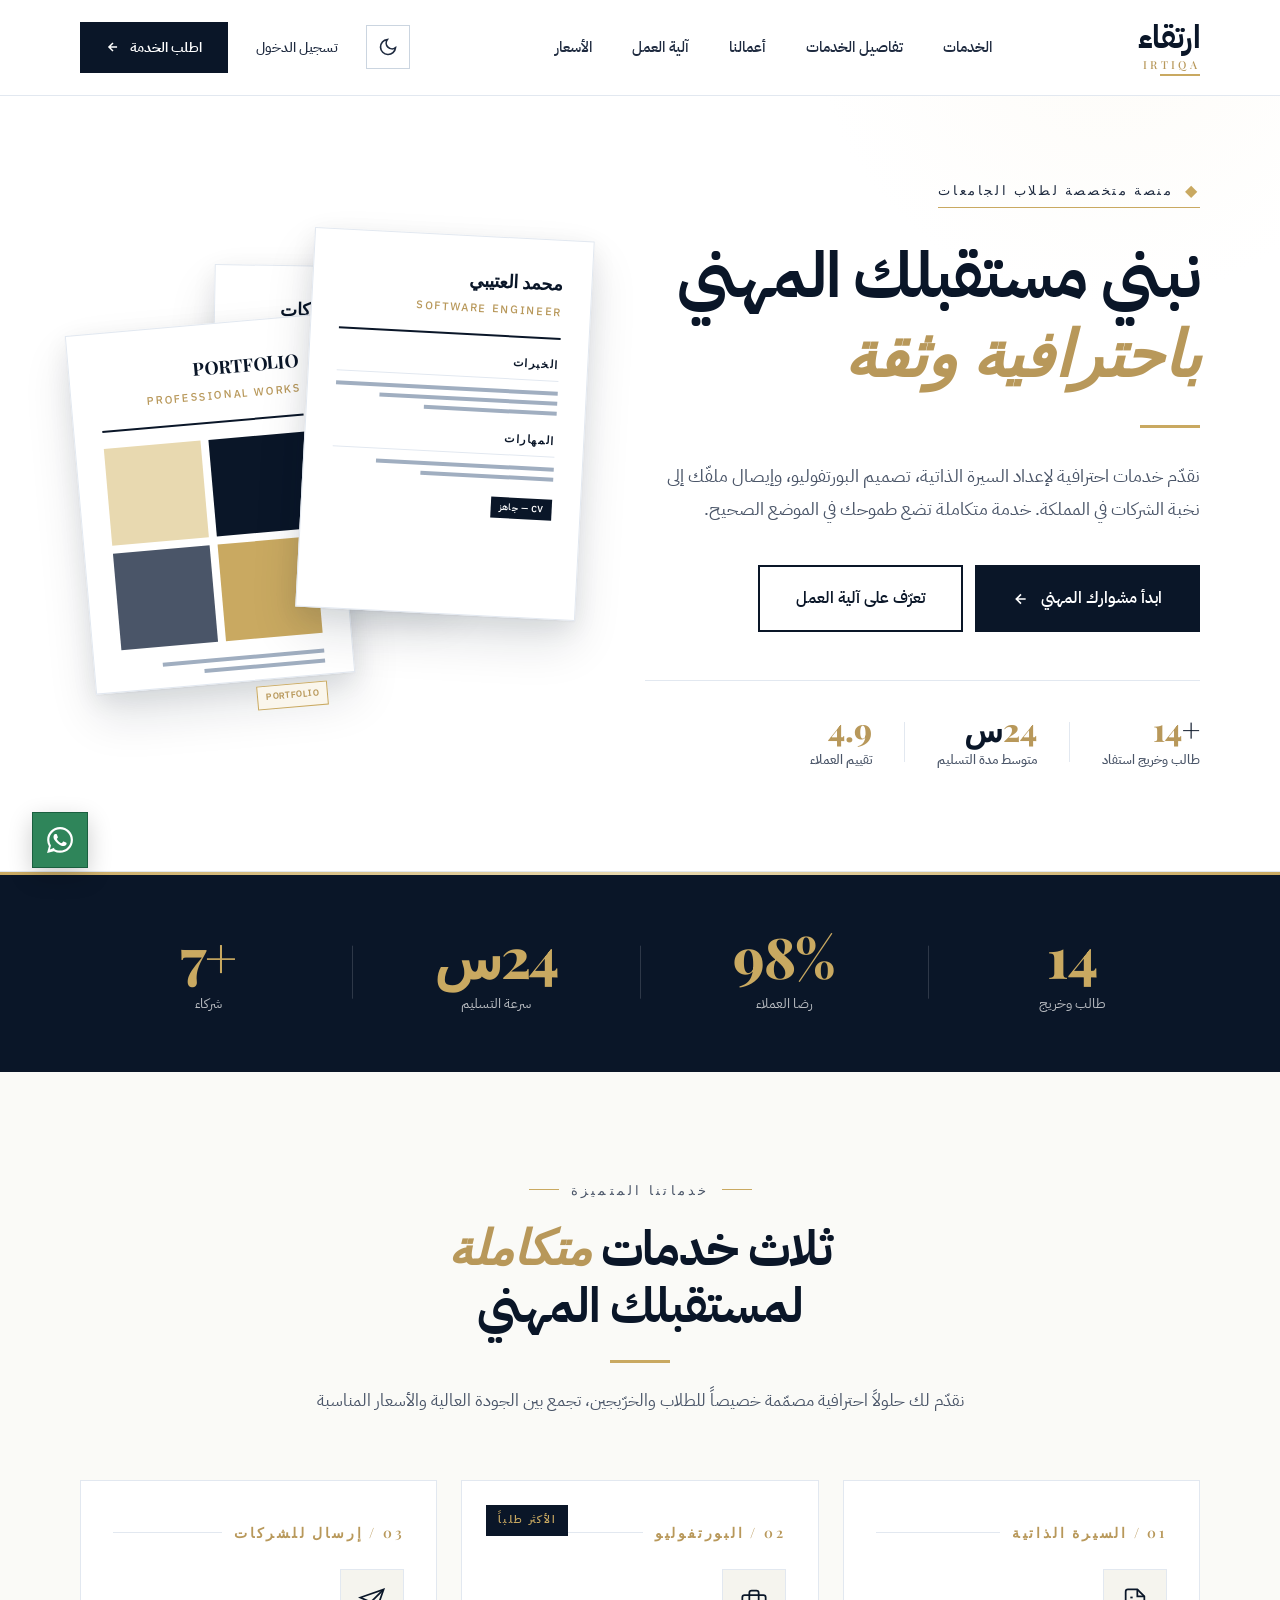
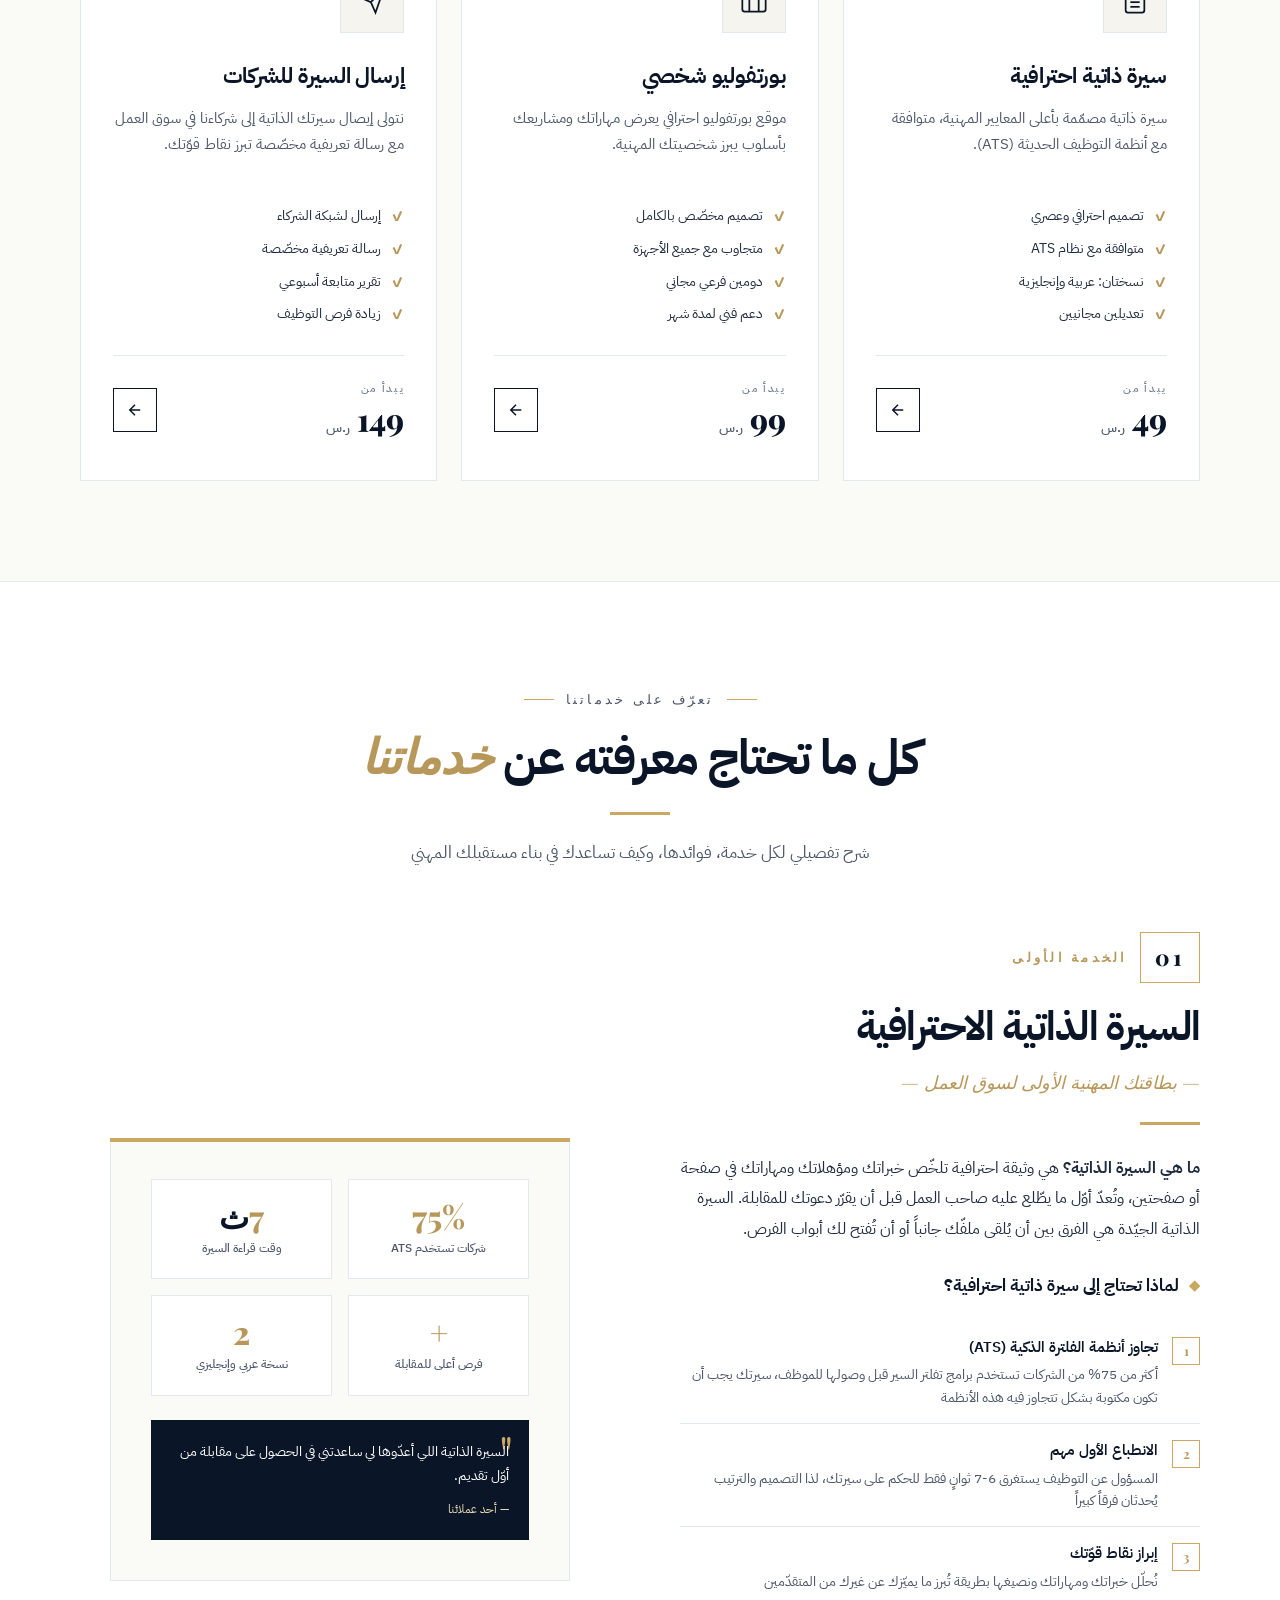
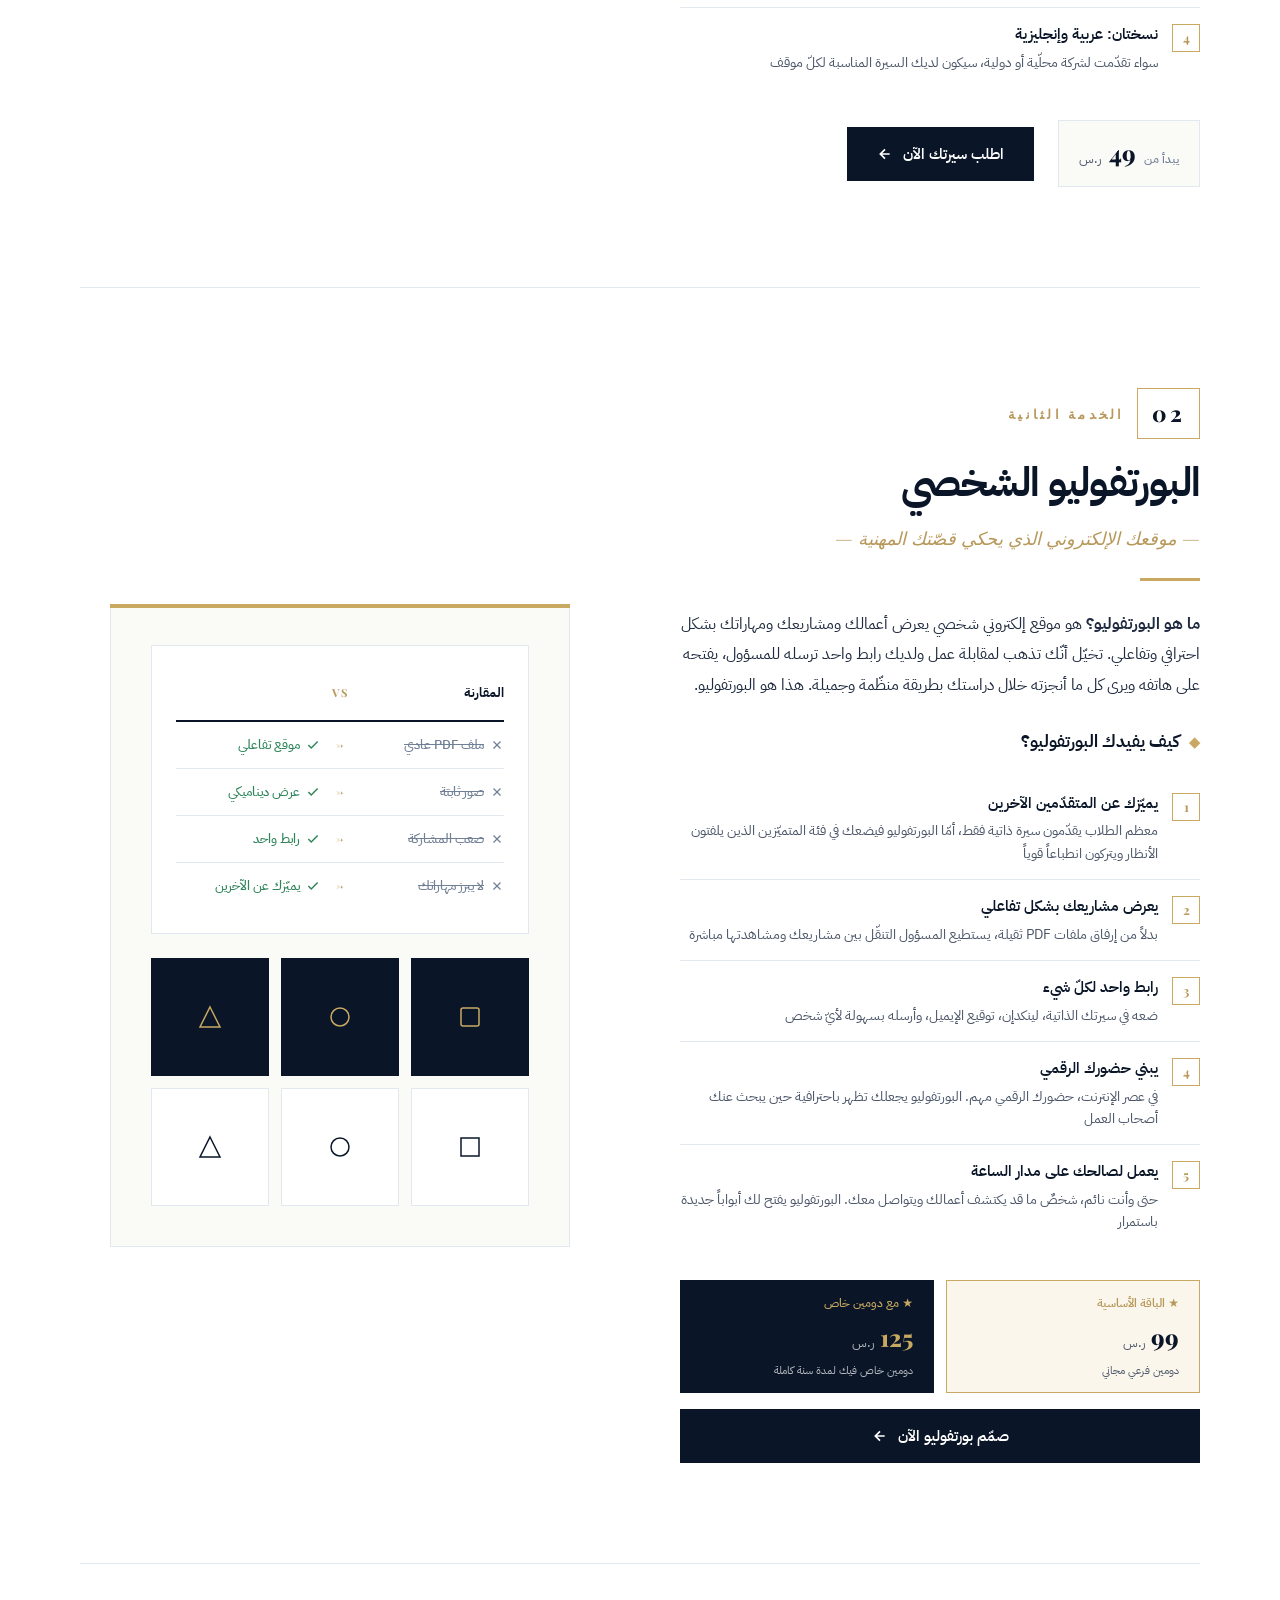
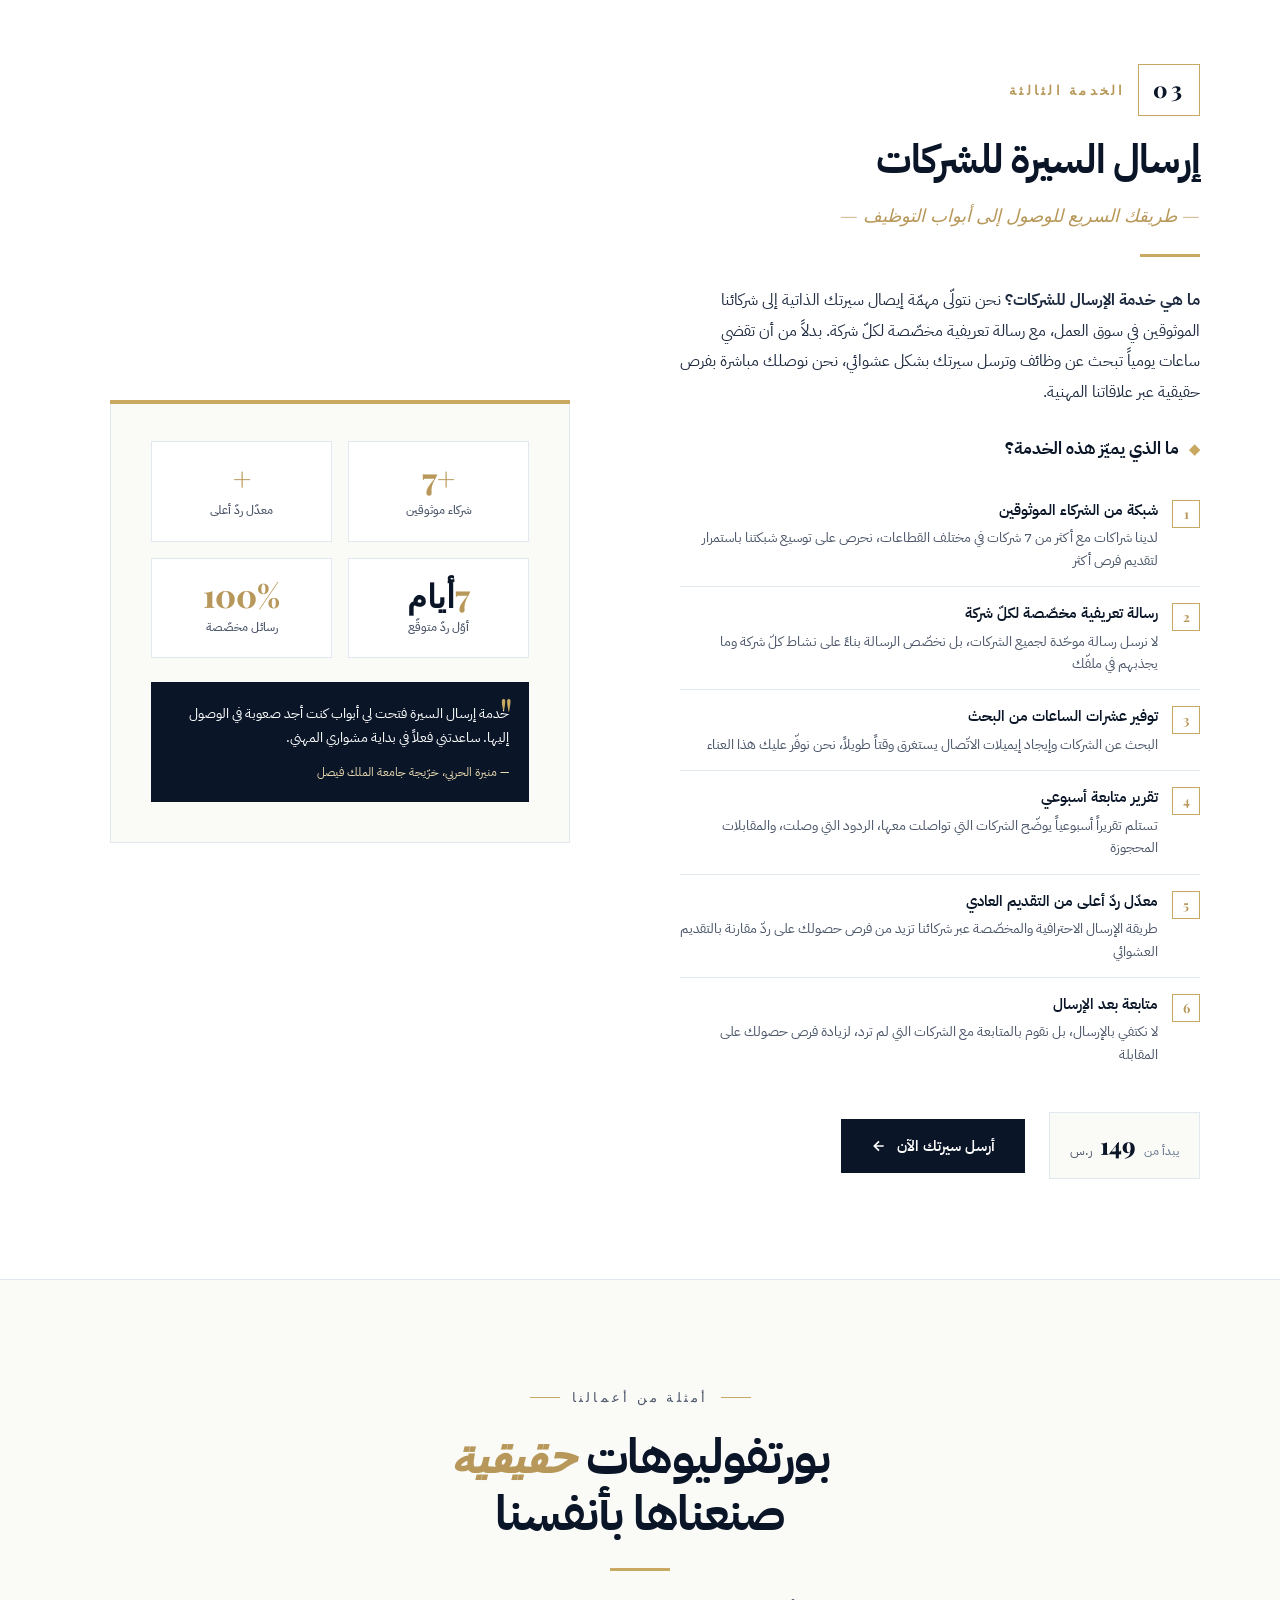
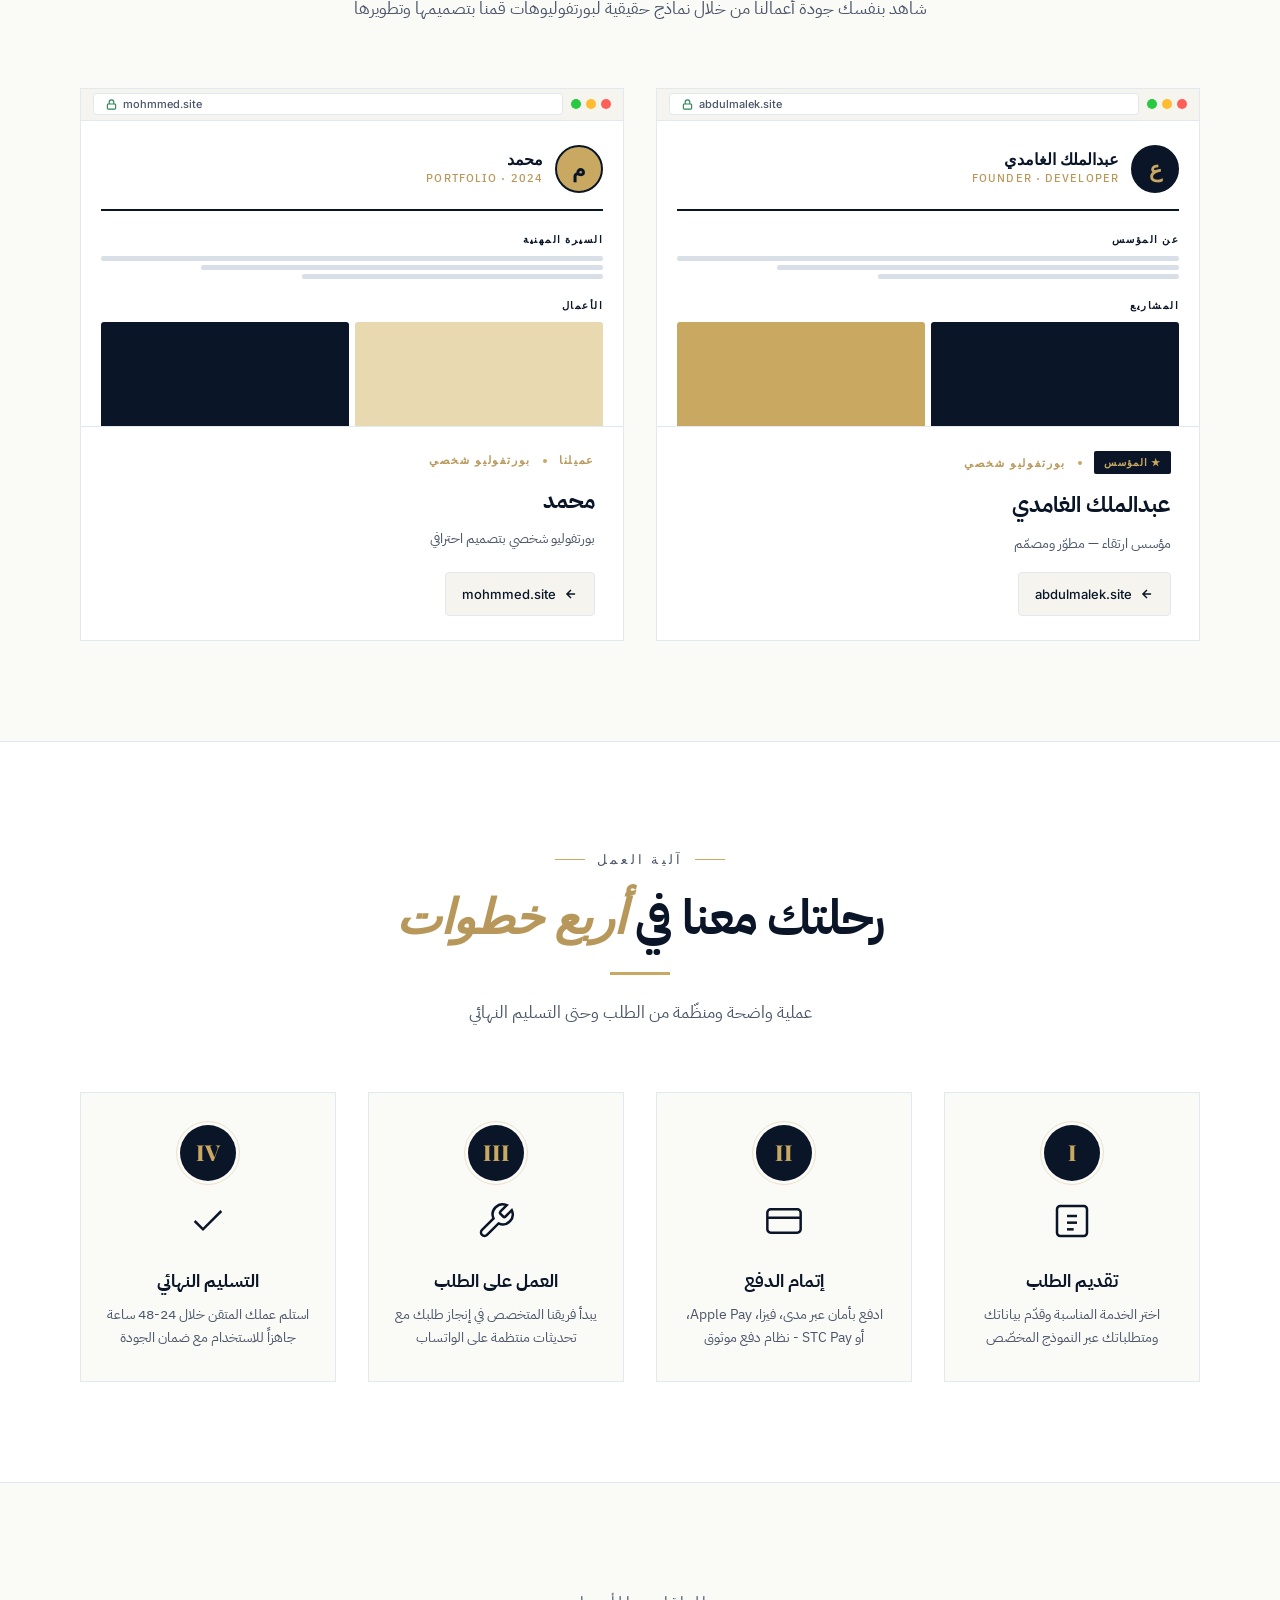
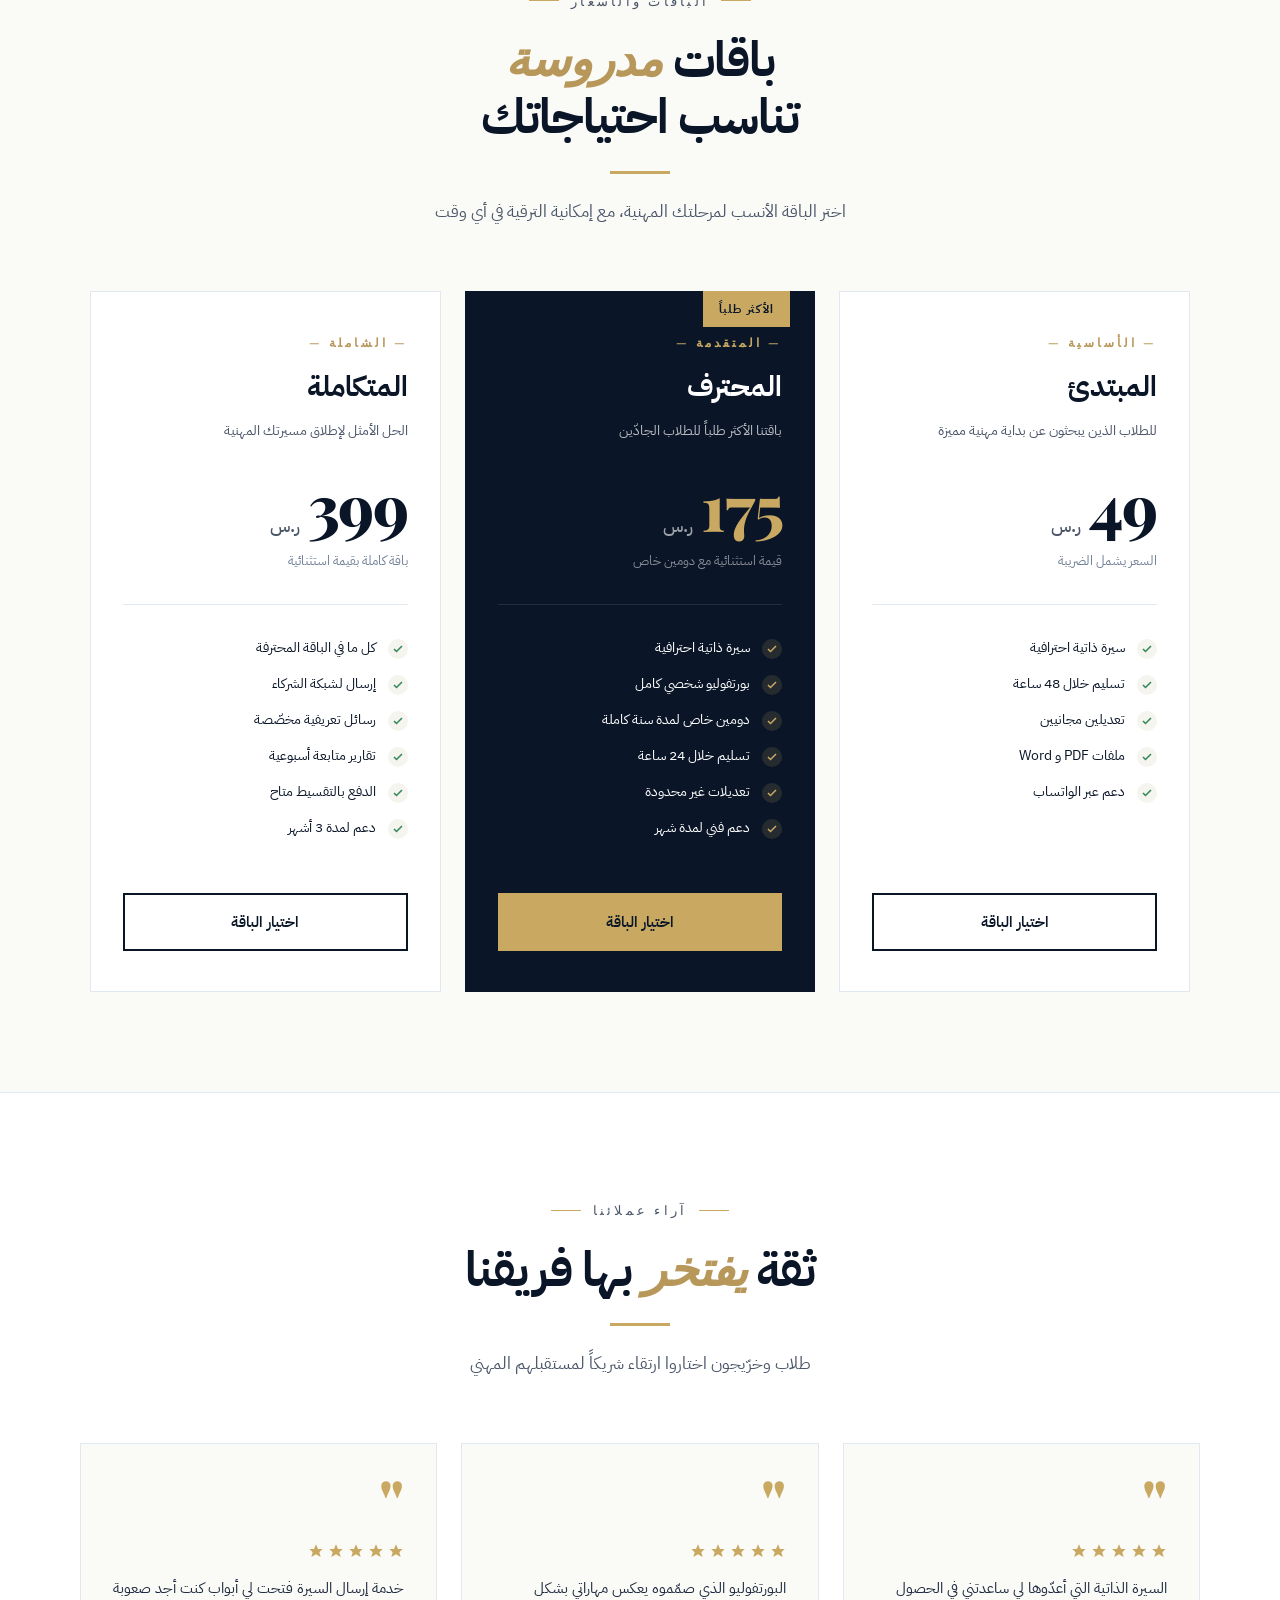
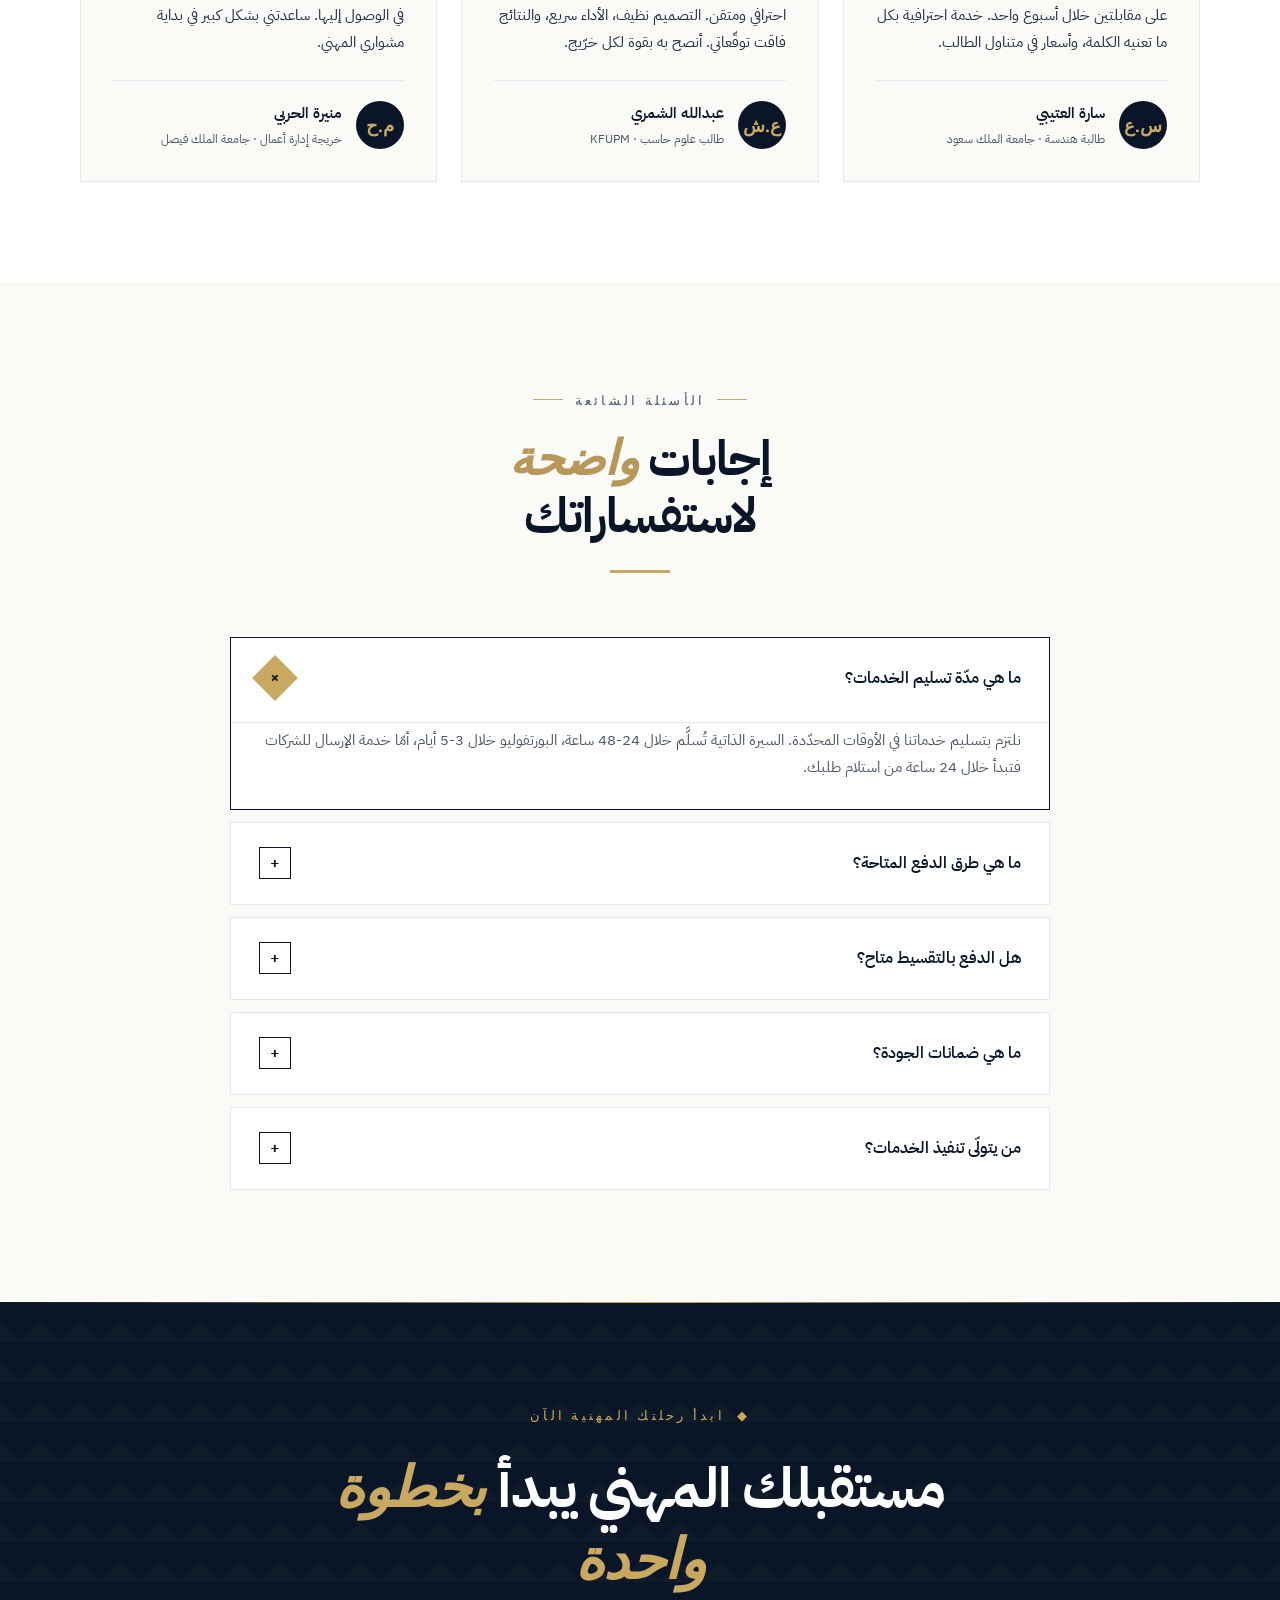
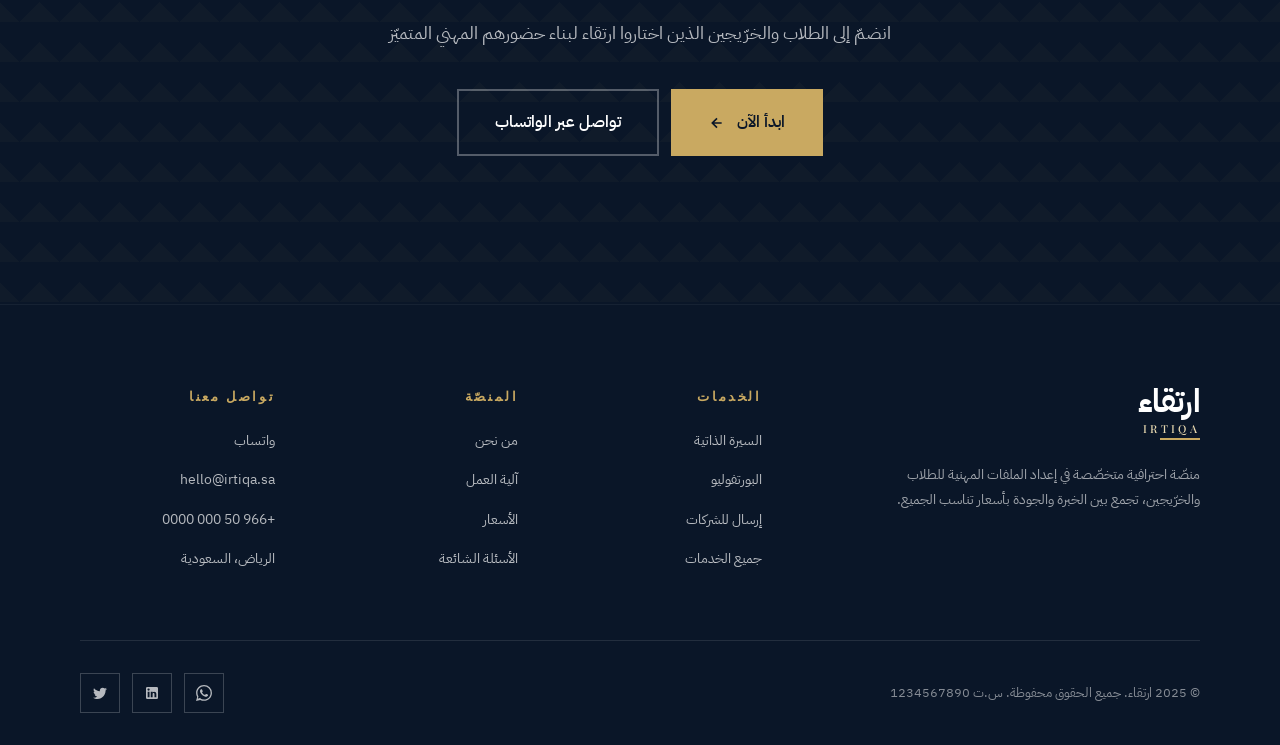
==== index.html @ caac85da "Create index.html" ====
<!DOCTYPE html>
<html lang="ar" dir="rtl">
<head>
<meta charset="UTF-8">
<meta name="viewport" content="width=device-width, initial-scale=1.0">
<title>ارتقاء — خدمات أكاديمية ومهنية للطلاب</title>
<link href="https://fonts.googleapis.com/css2?family=IBM+Plex+Sans+Arabic:wght@300;400;500;600;700&display=swap" rel="stylesheet">
<link href="https://fonts.googleapis.com/css2?family=Playfair+Display:wght@400;500;600;700;800;900&display=swap" rel="stylesheet">
<link href="https://fonts.googleapis.com/css2?family=Inter:wght@400;500;600;700;800&display=swap" rel="stylesheet">
<style>
* { margin: 0; padding: 0; box-sizing: border-box; }

:root {
  /* Formal academic palette - LIGHT MODE */
  --bg: #FAFAF7;
  --bg-2: #F5F4EE;
  --bg-3: #EFEDE3;
  --paper: #FFFFFF;
  --ink: #0A1628;
  --ink-2: #1E2A3F;
  --ink-3: #4A5568;
  --ink-4: #718096;
  --ink-5: #A0AEC0;
  --border: #E2E8F0;
  --border-strong: #CBD5E0;

  /* Brand: Deep navy + Gold */
  --navy: #0A1628;
  --navy-2: #1A2942;
  --navy-3: #2C3E5C;
  --gold: #C9A961;
  --gold-2: #B8985A;
  --gold-light: #E8D9B0;
  --gold-bg: #FAF6EC;

  /* Subtle accents */
  --success: #2F855A;
  --success-bg: #F0FFF4;
  --error: #C53030;
}

[data-theme="dark"] {
  --bg: #0A0E1A;
  --bg-2: #0F1419;
  --bg-3: #161B25;
  --paper: #131820;
  --ink: #F0F2F5;
  --ink-2: #D4D8DD;
  --ink-3: #A0A8B4;
  --ink-4: #6F7785;
  --ink-5: #4A5260;
  --border: #2A2F3A;
  --border-strong: #3D4250;

  /* Brand stays the same but adjusted for dark */
  --navy: #131820;
  --navy-2: #1A1F2A;
  --navy-3: #232936;
  --gold: #D4B775;
  --gold-2: #E8C988;
  --gold-light: #F5E5BD;
  --gold-bg: #2A2418;

  --success: #4ADE80;
  --success-bg: #0F2A1B;
  --error: #F87171;
}

html { scroll-behavior: smooth; }

* {
  transition: background-color 0.3s ease, border-color 0.3s ease, color 0.2s ease;
}

body {
  background: var(--bg);
  color: var(--ink);
  font-family: 'IBM Plex Sans Arabic', system-ui, sans-serif;
  -webkit-font-smoothing: antialiased;
  text-rendering: optimizeLegibility;
  line-height: 1.7;
  font-weight: 400;
}

::selection { background: var(--navy); color: white; }

::-webkit-scrollbar { width: 10px; }
::-webkit-scrollbar-track { background: var(--bg-2); }
::-webkit-scrollbar-thumb {
  background: var(--ink-4);
  border-radius: 0;
  border: 2px solid var(--bg-2);
}

.container { max-width: 1200px; margin: 0 auto; padding: 0 24px; }
@media (min-width: 768px) { .container { padding: 0 40px; } }

/* ============== TOP BAR ============== */
.topbar {
  background: var(--navy);
  color: var(--gold-light);
  font-size: 13px;
  font-weight: 400;
  padding: 8px 0;
}
.topbar-inner {
  display: flex;
  align-items: center;
  justify-content: space-between;
  gap: 16px;
  flex-wrap: wrap;
}
.topbar-left, .topbar-right {
  display: flex;
  align-items: center;
  gap: 20px;
}
.topbar a { color: var(--gold-light); text-decoration: none; transition: color 0.2s; }
.topbar a:hover { color: var(--gold); }
.topbar-divider { color: var(--ink-4); }
.topbar .accredited {
  display: inline-flex;
  align-items: center;
  gap: 6px;
  color: var(--gold);
}

/* ============== NAVBAR ============== */
.nav {
  background: var(--paper);
  border-bottom: 1px solid var(--border);
  position: sticky;
  top: 0;
  z-index: 100;
  height: 96px;
}
.nav.scrolled {
  box-shadow: 0 1px 3px rgba(0,0,0,0.05);
}
.nav-inner {
  height: 100%;
  display: flex;
  align-items: center;
  justify-content: space-between;
  gap: 24px;
}

.logo {
  display: flex;
  align-items: center;
  gap: 16px;
  font-family: 'Playfair Display', serif;
  font-weight: 800;
  font-size: 26px;
  color: var(--navy);
  text-decoration: none;
  letter-spacing: -0.02em;
  position: relative;
  padding-bottom: 4px;
}

.logo-text {
  display: flex;
  flex-direction: column;
  line-height: 1;
  position: relative;
}
.logo-text::after {
  content: '';
  position: absolute;
  bottom: -6px;
  right: 0;
  width: 40px;
  height: 2px;
  background: var(--gold);
  transition: width 0.4s ease;
}
.logo:hover .logo-text::after {
  width: 100%;
}

.logo-text-ar {
  font-family: 'IBM Plex Sans Arabic', sans-serif;
  font-weight: 800;
  font-size: 32px;
  color: var(--navy);
  letter-spacing: -0.02em;
}
.logo-text-en {
  font-family: 'Playfair Display', serif;
  font-weight: 500;
  font-size: 11px;
  color: var(--gold-2);
  letter-spacing: 0.3em;
  text-transform: uppercase;
  margin-top: 6px;
}

.nav-links {
  display: none;
  align-items: center;
  gap: 4px;
}
@media (min-width: 1024px) { .nav-links { display: flex; } }

.nav-link {
  padding: 10px 18px;
  font-size: 15px;
  font-weight: 500;
  color: var(--ink-2);
  text-decoration: none;
  position: relative;
  transition: color 0.2s;
}
.nav-link:hover { color: var(--ink); }
.nav-link::after {
  content: '';
  position: absolute;
  bottom: 4px;
  left: 18px;
  right: 18px;
  height: 2px;
  background: var(--gold);
  transform: scaleX(0);
  transition: transform 0.3s;
  transform-origin: right;
}
.nav-link:hover::after { transform: scaleX(1); }

[data-theme="dark"] .logo { color: var(--ink); }
[data-theme="dark"] .logo-text-ar { color: var(--ink); }
[data-theme="dark"] .logo-mark { background: var(--gold); }
[data-theme="dark"] .logo-mark::after { border-color: var(--navy); }
[data-theme="dark"] .logo-mark-text { color: var(--navy); }

.nav-cta {
  display: flex;
  align-items: center;
  gap: 16px;
}

.btn-login {
  display: none;
  font-weight: 500;
  font-size: 14px;
  color: var(--ink-2);
  text-decoration: none;
  padding: 8px 12px;
  transition: color 0.2s;
}
@media (min-width: 768px) { .btn-login { display: inline-block; } }
.btn-login:hover { color: var(--navy); }

/* Dark Mode Toggle */
.theme-toggle {
  width: 44px;
  height: 44px;
  background: transparent;
  border: 1px solid var(--border-strong);
  display: grid;
  place-items: center;
  cursor: pointer;
  transition: all 0.3s;
  color: var(--ink-2);
  position: relative;
  overflow: hidden;
}
.theme-toggle:hover {
  background: var(--bg-2);
  border-color: var(--gold);
  color: var(--gold-2);
}
.theme-toggle svg {
  width: 20px;
  height: 20px;
  transition: transform 0.5s cubic-bezier(0.16, 1, 0.3, 1);
}
.theme-toggle:hover svg {
  transform: rotate(180deg);
}
.theme-toggle .sun-icon { display: none; }
.theme-toggle .moon-icon { display: block; }
[data-theme="dark"] .theme-toggle .sun-icon { display: block; }
[data-theme="dark"] .theme-toggle .moon-icon { display: none; }

[data-theme="dark"] .theme-toggle {
  border-color: var(--gold);
  color: var(--gold);
}

.btn-primary {
  display: inline-flex;
  align-items: center;
  gap: 10px;
  background: var(--navy);
  color: white;
  padding: 12px 24px;
  font-family: 'IBM Plex Sans Arabic', sans-serif;
  font-weight: 600;
  font-size: 14px;
  text-decoration: none;
  border: 2px solid var(--navy);
  border-radius: 0;
  transition: all 0.3s;
  position: relative;
  overflow: hidden;
}
.btn-primary::before {
  content: '';
  position: absolute;
  inset: 0;
  background: var(--gold);
  transform: translateX(-100%);
  transition: transform 0.4s;
  z-index: 0;
}
.btn-primary:hover::before { transform: translateX(0); }
.btn-primary span, .btn-primary svg { position: relative; z-index: 1; }
.btn-primary:hover { color: var(--navy); }
.btn-primary svg { transition: transform 0.3s; }
.btn-primary:hover svg { transform: translateX(-3px); }

/* ============== HERO ============== */
.hero {
  position: relative;
  padding: 80px 0 100px;
  background: var(--paper);
  border-bottom: 1px solid var(--border);
  overflow: hidden;
}

.hero-decoration {
  position: absolute;
  inset: 0;
  pointer-events: none;
  opacity: 0.4;
}
.hero-decoration::before {
  content: '';
  position: absolute;
  top: -50%;
  right: -10%;
  width: 600px;
  height: 600px;
  background: radial-gradient(circle, var(--gold-bg) 0%, transparent 70%);
}

.hero-grid {
  display: grid;
  grid-template-columns: 1fr;
  gap: 60px;
  align-items: center;
  position: relative;
  z-index: 1;
}
@media (min-width: 1024px) {
  .hero-grid { grid-template-columns: 1.1fr 1fr; }
}

.hero-eyebrow {
  display: inline-flex;
  align-items: center;
  gap: 12px;
  margin-bottom: 32px;
  padding-bottom: 4px;
  border-bottom: 1px solid var(--gold);
  font-family: 'Playfair Display', serif;
  font-size: 13px;
  font-weight: 500;
  color: var(--ink-2);
  text-transform: uppercase;
  letter-spacing: 0.2em;
}
.hero-eyebrow .symbol { color: var(--gold); font-size: 16px; }

.hero-h1 {
  font-family: 'IBM Plex Sans Arabic', sans-serif;
  font-weight: 700;
  font-size: clamp(36px, 6vw, 64px);
  line-height: 1.15;
  letter-spacing: -0.02em;
  color: var(--navy);
  margin-bottom: 24px;
}
.hero-h1 .accent {
  color: var(--gold-2);
  font-family: 'Playfair Display', serif;
  font-style: italic;
  font-weight: 600;
  letter-spacing: -0.01em;
}

.hero-divider {
  width: 60px;
  height: 3px;
  background: var(--gold);
  margin: 32px 0;
}

.hero-sub {
  font-size: 18px;
  line-height: 1.8;
  color: var(--ink-3);
  margin-bottom: 40px;
  max-width: 540px;
}

.hero-ctas {
  display: flex;
  flex-direction: column;
  gap: 12px;
  margin-bottom: 48px;
}
@media (min-width: 640px) { .hero-ctas { flex-direction: row; } }

.btn-cta-primary {
  display: inline-flex;
  align-items: center;
  justify-content: center;
  gap: 12px;
  background: var(--navy);
  color: white;
  padding: 18px 36px;
  font-family: 'IBM Plex Sans Arabic', sans-serif;
  font-weight: 600;
  font-size: 16px;
  text-decoration: none;
  border: 2px solid var(--navy);
  transition: all 0.3s;
  position: relative;
  overflow: hidden;
}
.btn-cta-primary::before {
  content: '';
  position: absolute;
  inset: 0;
  background: var(--gold);
  transform: translateX(-100%);
  transition: transform 0.4s;
}
.btn-cta-primary:hover::before { transform: translateX(0); }
.btn-cta-primary span { position: relative; z-index: 1; }
.btn-cta-primary svg { position: relative; z-index: 1; transition: transform 0.3s; }
.btn-cta-primary:hover { color: var(--navy); border-color: var(--gold); }
.btn-cta-primary:hover svg { transform: translateX(-4px); }

.btn-cta-secondary {
  display: inline-flex;
  align-items: center;
  justify-content: center;
  gap: 8px;
  background: transparent;
  color: var(--navy);
  padding: 18px 36px;
  font-family: 'IBM Plex Sans Arabic', sans-serif;
  font-weight: 600;
  font-size: 16px;
  text-decoration: none;
  border: 2px solid var(--navy);
  transition: all 0.3s;
}
.btn-cta-secondary:hover {
  background: var(--navy);
  color: white;
}

.hero-trust {
  display: flex;
  flex-wrap: wrap;
  align-items: center;
  gap: 32px;
  padding-top: 32px;
  border-top: 1px solid var(--border);
}

.trust-stat {
  display: flex;
  flex-direction: column;
  gap: 4px;
}
.trust-stat-num {
  font-family: 'Playfair Display', serif;
  font-weight: 800;
  font-size: 32px;
  color: var(--navy);
  line-height: 1;
}
.trust-stat-num .gold { color: var(--gold-2); }
.trust-stat-label {
  font-size: 13px;
  color: var(--ink-3);
  font-weight: 500;
}

.trust-divider {
  width: 1px;
  height: 40px;
  background: var(--border);
}

/* Hero document showcase */
.hero-showcase {
  position: relative;
  display: flex;
  justify-content: center;
  align-items: center;
  min-height: 480px;
}

.doc {
  background: var(--paper);
  border: 1px solid var(--border);
  box-shadow:
    0 1px 2px rgba(10, 22, 40, 0.04),
    0 8px 24px rgba(10, 22, 40, 0.08),
    0 24px 48px rgba(10, 22, 40, 0.12);
  position: absolute;
  padding: 28px;
  transition: transform 0.4s ease;
}
.doc:hover { transform: translateY(-4px) !important; }

.doc-1 {
  top: 0;
  right: 0;
  width: 280px;
  height: 380px;
  z-index: 3;
  transform: rotate(3deg);
}
.doc-2 {
  bottom: 30px;
  left: 0;
  width: 260px;
  height: 360px;
  z-index: 2;
  transform: rotate(-5deg);
}
.doc-3 {
  top: 40%;
  left: 50%;
  transform: translate(-50%, -50%) rotate(1deg);
  width: 240px;
  height: 320px;
  z-index: 1;
}

.doc-header {
  padding-bottom: 16px;
  margin-bottom: 16px;
  border-bottom: 2px solid var(--navy);
}

.doc-name {
  font-family: 'Playfair Display', serif;
  font-weight: 700;
  font-size: 18px;
  color: var(--navy);
  margin-bottom: 4px;
}

.doc-title {
  font-size: 11px;
  color: var(--gold-2);
  font-weight: 500;
  text-transform: uppercase;
  letter-spacing: 0.15em;
}

.doc-section-title {
  font-family: 'Playfair Display', serif;
  font-size: 11px;
  font-weight: 700;
  color: var(--navy);
  text-transform: uppercase;
  letter-spacing: 0.15em;
  margin-bottom: 10px;
  padding-bottom: 6px;
  border-bottom: 1px solid var(--border);
}

.doc-line {
  height: 4px;
  background: var(--ink-5);
  margin-bottom: 6px;
  border-radius: 0;
}
.doc-line.short { width: 60%; }
.doc-line.mid { width: 80%; }

.doc-tag {
  display: inline-block;
  font-size: 9px;
  font-weight: 600;
  padding: 3px 8px;
  background: var(--navy);
  color: white;
  margin-top: 12px;
  letter-spacing: 0.05em;
}
.doc-tag.gold {
  background: var(--gold-bg);
  color: var(--gold-2);
  border: 1px solid var(--gold);
}

.doc-stamp {
  position: absolute;
  bottom: 20px;
  left: 20px;
  width: 60px;
  height: 60px;
  border: 2px solid var(--gold);
  border-radius: 50%;
  display: grid;
  place-items: center;
  color: var(--gold-2);
  font-family: 'Playfair Display', serif;
  font-size: 9px;
  font-weight: 700;
  text-align: center;
  line-height: 1.2;
  transform: rotate(-15deg);
  opacity: 0.6;
}

/* ============== SECTION HEADERS ============== */
.section-header {
  text-align: center;
  margin-bottom: 64px;
  max-width: 720px;
  margin-left: auto;
  margin-right: auto;
}

.section-eyebrow {
  display: inline-flex;
  align-items: center;
  gap: 12px;
  margin-bottom: 16px;
  font-family: 'Playfair Display', serif;
  font-size: 13px;
  font-weight: 500;
  color: var(--ink-3);
  text-transform: uppercase;
  letter-spacing: 0.25em;
}
.section-eyebrow .line {
  width: 30px;
  height: 1px;
  background: var(--gold);
}

.section-h2 {
  font-family: 'IBM Plex Sans Arabic', sans-serif;
  font-weight: 700;
  font-size: clamp(32px, 4.5vw, 48px);
  line-height: 1.2;
  letter-spacing: -0.02em;
  color: var(--navy);
  margin-bottom: 20px;
}
.section-h2 .accent {
  color: var(--gold-2);
  font-family: 'Playfair Display', serif;
  font-style: italic;
  font-weight: 600;
}

.section-h2-divider {
  width: 60px;
  height: 3px;
  background: var(--gold);
  margin: 24px auto;
}

.section-sub {
  font-size: 17px;
  color: var(--ink-3);
  line-height: 1.7;
}

/* ============== STATS BAR ============== */
.stats-bar {
  background: var(--navy);
  color: white;
  padding: 56px 0;
  position: relative;
  overflow: hidden;
}
.stats-bar::before {
  content: '';
  position: absolute;
  top: 0;
  left: 0;
  right: 0;
  height: 3px;
  background: linear-gradient(90deg, var(--gold) 0%, var(--gold-light) 50%, var(--gold) 100%);
}

.stats-grid {
  display: grid;
  grid-template-columns: repeat(2, 1fr);
  gap: 32px;
}
@media (min-width: 768px) { .stats-grid { grid-template-columns: repeat(4, 1fr); } }

.stat-item {
  text-align: center;
  position: relative;
}
.stat-item:not(:last-child)::after {
  content: '';
  display: none;
  position: absolute;
  left: -16px;
  top: 50%;
  transform: translateY(-50%);
  width: 1px;
  height: 60%;
  background: rgba(255,255,255,0.15);
}
@media (min-width: 768px) {
  .stat-item:not(:last-child)::after { display: block; }
}

.stat-num {
  font-family: 'Playfair Display', serif;
  font-weight: 800;
  font-size: 56px;
  line-height: 1;
  color: var(--gold);
  margin-bottom: 8px;
  letter-spacing: -0.02em;
}

.stat-label {
  font-size: 14px;
  color: rgba(255,255,255,0.7);
  font-weight: 400;
}

/* ============== SERVICES ============== */
.services {
  padding: 100px 0;
  background: var(--bg);
}

.services-grid {
  display: grid;
  grid-template-columns: 1fr;
  gap: 24px;
}
@media (min-width: 768px) { .services-grid { grid-template-columns: repeat(3, 1fr); } }

.service-card {
  background: var(--paper);
  border: 1px solid var(--border);
  padding: 40px 32px;
  position: relative;
  transition: all 0.4s cubic-bezier(0.4, 0, 0.2, 1);
  cursor: pointer;
  overflow: hidden;
}

.service-card::before {
  content: '';
  position: absolute;
  top: 0;
  left: 0;
  right: 0;
  height: 3px;
  background: var(--gold);
  transform: scaleX(0);
  transform-origin: right;
  transition: transform 0.4s;
}

.service-card:hover {
  border-color: var(--navy);
  transform: translateY(-6px);
  box-shadow: 0 20px 40px rgba(10, 22, 40, 0.1);
}

.service-card:hover::before {
  transform: scaleX(1);
  transform-origin: left;
}

.service-number {
  font-family: 'Playfair Display', serif;
  font-size: 14px;
  font-weight: 600;
  color: var(--gold-2);
  letter-spacing: 0.2em;
  margin-bottom: 24px;
  display: flex;
  align-items: center;
  gap: 12px;
}
.service-number::after {
  content: '';
  flex: 1;
  height: 1px;
  background: var(--border);
}

.service-icon-wrap {
  width: 64px;
  height: 64px;
  background: var(--bg-2);
  border: 1px solid var(--border);
  display: grid;
  place-items: center;
  margin-bottom: 24px;
  transition: all 0.3s;
}
.service-card:hover .service-icon-wrap {
  background: var(--navy);
  border-color: var(--navy);
  color: white;
}

.service-icon-wrap svg {
  width: 28px;
  height: 28px;
  color: var(--navy);
  transition: color 0.3s;
}
.service-card:hover .service-icon-wrap svg {
  color: var(--gold);
}

.service-title {
  font-family: 'IBM Plex Sans Arabic', sans-serif;
  font-weight: 700;
  font-size: 22px;
  color: var(--navy);
  margin-bottom: 12px;
  letter-spacing: -0.01em;
}

.service-desc {
  color: var(--ink-3);
  font-size: 15px;
  line-height: 1.7;
  margin-bottom: 28px;
  min-height: 70px;
}

.service-features {
  list-style: none;
  margin-bottom: 28px;
}
.service-features li {
  display: flex;
  align-items: flex-start;
  gap: 10px;
  font-size: 14px;
  color: var(--ink-2);
  margin-bottom: 8px;
}
.service-features li::before {
  content: '✓';
  color: var(--gold-2);
  font-weight: 700;
  flex-shrink: 0;
  margin-top: 1px;
}

.service-footer {
  display: flex;
  justify-content: space-between;
  align-items: center;
  padding-top: 24px;
  border-top: 1px solid var(--border);
}

.service-price {
  font-family: 'Playfair Display', serif;
}
.service-price .from {
  display: block;
  font-size: 11px;
  color: var(--ink-4);
  text-transform: uppercase;
  letter-spacing: 0.15em;
  margin-bottom: 4px;
  font-family: 'IBM Plex Sans Arabic', sans-serif;
  font-weight: 500;
}
.service-price .amount {
  font-size: 32px;
  font-weight: 800;
  color: var(--navy);
  line-height: 1;
}
.service-price .currency {
  font-size: 14px;
  color: var(--ink-3);
  margin-right: 4px;
  font-weight: 500;
  font-family: 'IBM Plex Sans Arabic', sans-serif;
}

.service-arrow {
  width: 44px;
  height: 44px;
  border: 1.5px solid var(--navy);
  display: grid;
  place-items: center;
  color: var(--navy);
  transition: all 0.3s;
}
.service-card:hover .service-arrow {
  background: var(--gold);
  border-color: var(--gold);
  color: var(--navy);
}

.featured-badge {
  position: absolute;
  top: 24px;
  left: 24px;
  background: var(--navy);
  color: var(--gold);
  padding: 6px 12px;
  font-size: 11px;
  font-weight: 600;
  letter-spacing: 0.15em;
  text-transform: uppercase;
}

/* ============== SERVICE DETAILS ============== */
.service-details {
  padding: 100px 0;
  background: var(--paper);
  border-top: 1px solid var(--border);
}

.detail-block {
  display: grid;
  grid-template-columns: 1fr;
  gap: 60px;
  align-items: center;
  margin-bottom: 100px;
  padding-bottom: 100px;
  border-bottom: 1px solid var(--border);
}
.detail-block:last-child {
  margin-bottom: 0;
  padding-bottom: 0;
  border-bottom: none;
}
@media (min-width: 1024px) {
  .detail-block {
    grid-template-columns: 1fr 1fr;
    gap: 80px;
  }
  .detail-block.reverse {
    direction: ltr;
  }
  .detail-block.reverse > * {
    direction: rtl;
  }
}

.detail-content {
  display: flex;
  flex-direction: column;
}

.detail-tag {
  display: inline-flex;
  align-items: center;
  gap: 12px;
  margin-bottom: 20px;
  font-family: 'Playfair Display', serif;
  font-size: 13px;
  font-weight: 600;
  color: var(--gold-2);
  text-transform: uppercase;
  letter-spacing: 0.25em;
  align-self: flex-start;
}
.detail-tag .num {
  font-size: 22px;
  font-weight: 800;
  color: var(--navy);
  font-family: 'Playfair Display', serif;
  border: 1px solid var(--gold);
  padding: 6px 14px;
  display: grid;
  place-items: center;
}

.detail-title {
  font-family: 'IBM Plex Sans Arabic', sans-serif;
  font-weight: 700;
  font-size: clamp(28px, 4vw, 40px);
  line-height: 1.2;
  color: var(--navy);
  margin-bottom: 16px;
  letter-spacing: -0.02em;
}

.detail-subtitle {
  font-family: 'Playfair Display', serif;
  font-style: italic;
  font-size: 18px;
  color: var(--gold-2);
  margin-bottom: 24px;
}

.detail-divider {
  width: 60px;
  height: 3px;
  background: var(--gold);
  margin-bottom: 28px;
}

.detail-paragraph {
  font-size: 16px;
  line-height: 1.9;
  color: var(--ink-2);
  margin-bottom: 28px;
}

.detail-benefits-title {
  font-family: 'IBM Plex Sans Arabic', sans-serif;
  font-weight: 700;
  font-size: 17px;
  color: var(--navy);
  margin-bottom: 20px;
  display: flex;
  align-items: center;
  gap: 10px;
}
.detail-benefits-title::before {
  content: '◆';
  color: var(--gold);
  font-size: 14px;
}

.detail-benefits {
  list-style: none;
  margin-bottom: 32px;
}
.detail-benefits li {
  display: flex;
  align-items: flex-start;
  gap: 14px;
  padding: 14px 0;
  border-bottom: 1px solid var(--border);
}
.detail-benefits li:last-child {
  border-bottom: none;
}

.benefit-num {
  width: 28px;
  height: 28px;
  border: 1px solid var(--gold);
  color: var(--gold-2);
  display: grid;
  place-items: center;
  font-family: 'Playfair Display', serif;
  font-weight: 700;
  font-size: 13px;
  flex-shrink: 0;
  margin-top: 2px;
}

.benefit-content {
  flex: 1;
}

.benefit-title {
  font-weight: 600;
  color: var(--navy);
  margin-bottom: 4px;
  font-size: 15px;
}

.benefit-desc {
  font-size: 14px;
  color: var(--ink-3);
  line-height: 1.6;
}

.detail-cta-row {
  display: flex;
  align-items: center;
  gap: 24px;
  flex-wrap: wrap;
}

.detail-price-tag {
  display: flex;
  align-items: baseline;
  gap: 8px;
  padding: 12px 20px;
  background: var(--bg);
  border: 1px solid var(--border);
}
.detail-price-tag .label {
  font-size: 12px;
  color: var(--ink-4);
  font-weight: 500;
}
.detail-price-tag .amount {
  font-family: 'Playfair Display', serif;
  font-weight: 800;
  font-size: 24px;
  color: var(--navy);
}
.detail-price-tag .currency {
  font-size: 13px;
  color: var(--ink-3);
}

.detail-cta-btn {
  display: inline-flex;
  align-items: center;
  gap: 10px;
  background: var(--navy);
  color: white;
  padding: 14px 28px;
  font-family: 'IBM Plex Sans Arabic', sans-serif;
  font-weight: 600;
  font-size: 15px;
  text-decoration: none;
  border: 2px solid var(--navy);
  cursor: pointer;
  transition: all 0.3s;
  position: relative;
  overflow: hidden;
  font-family: inherit;
}
.detail-cta-btn::before {
  content: '';
  position: absolute;
  inset: 0;
  background: var(--gold);
  transform: translateX(-100%);
  transition: transform 0.4s;
}
.detail-cta-btn:hover::before { transform: translateX(0); }
.detail-cta-btn:hover { color: var(--navy); border-color: var(--gold); }
.detail-cta-btn span, .detail-cta-btn svg { position: relative; z-index: 1; }

/* Detail visual */
.detail-visual {
  position: relative;
  min-height: 400px;
  display: flex;
  align-items: center;
  justify-content: center;
}

.visual-frame {
  width: 100%;
  max-width: 460px;
  background: var(--bg);
  border: 1px solid var(--border);
  padding: 40px;
  position: relative;
}

.visual-frame::before {
  content: '';
  position: absolute;
  top: -1px;
  left: -1px;
  right: -1px;
  height: 4px;
  background: var(--gold);
}

.visual-stat-grid {
  display: grid;
  grid-template-columns: 1fr 1fr;
  gap: 16px;
  margin-bottom: 24px;
}

.visual-stat {
  background: var(--paper);
  border: 1px solid var(--border);
  padding: 20px;
  text-align: center;
}

.visual-stat-num {
  font-family: 'Playfair Display', serif;
  font-weight: 800;
  font-size: 32px;
  color: var(--navy);
  line-height: 1;
  margin-bottom: 6px;
}
.visual-stat-num .gold { color: var(--gold-2); }

.visual-stat-label {
  font-size: 12px;
  color: var(--ink-3);
  font-weight: 500;
}

.visual-comparison {
  background: var(--paper);
  border: 1px solid var(--border);
  padding: 24px;
}

.comparison-row {
  display: grid;
  grid-template-columns: 1fr auto 1fr;
  gap: 16px;
  align-items: center;
  padding: 12px 0;
  border-bottom: 1px solid var(--border);
}
.comparison-row:last-child { border-bottom: none; }

.comparison-label {
  font-size: 13px;
  color: var(--ink-3);
  font-weight: 500;
}

.comparison-vs {
  font-family: 'Playfair Display', serif;
  font-weight: 700;
  color: var(--gold-2);
  font-size: 11px;
  letter-spacing: 0.1em;
}

.comparison-bad,
.comparison-good {
  display: flex;
  align-items: center;
  gap: 6px;
  font-size: 13px;
  font-weight: 500;
}

.comparison-bad {
  color: var(--ink-4);
  text-decoration: line-through;
}

.comparison-good {
  color: var(--success);
}

.visual-quote {
  margin-top: 24px;
  padding: 20px;
  background: var(--navy);
  color: white;
  position: relative;
}
.visual-quote::before {
  content: '"';
  position: absolute;
  top: 8px;
  right: 16px;
  font-family: 'Playfair Display', serif;
  font-size: 48px;
  color: var(--gold);
  line-height: 1;
}
.visual-quote-text {
  font-size: 14px;
  line-height: 1.7;
  margin-bottom: 12px;
  position: relative;
  z-index: 1;
}
.visual-quote-author {
  font-size: 12px;
  color: var(--gold-light);
}

.visual-icon-grid {
  display: grid;
  grid-template-columns: repeat(3, 1fr);
  gap: 12px;
}
.visual-icon-cell {
  aspect-ratio: 1;
  background: var(--paper);
  border: 1px solid var(--border);
  display: grid;
  place-items: center;
  color: var(--navy);
  transition: all 0.3s;
}
.visual-icon-cell.active {
  background: var(--navy);
  color: var(--gold);
  border-color: var(--navy);
}
.visual-icon-cell svg { width: 24px; height: 24px; }

/* Dark mode adjustments for various elements */
[data-theme="dark"] .hero-h1 { color: var(--ink); }
[data-theme="dark"] .hero-h1 .accent { color: var(--gold); }
[data-theme="dark"] .section-h2 { color: var(--ink); }
[data-theme="dark"] .section-h2 .accent { color: var(--gold); }
[data-theme="dark"] .service-title { color: var(--ink); }
[data-theme="dark"] .tier-name { color: var(--ink); }
[data-theme="dark"] .tier-popular { background: var(--gold-bg); }
[data-theme="dark"] .tier-popular .tier-name { color: var(--ink); }
[data-theme="dark"] .tier-price-amount { color: var(--ink); }
[data-theme="dark"] .tier-popular .tier-price-amount { color: var(--gold); }
[data-theme="dark"] .test-name { color: var(--ink); }
[data-theme="dark"] .step-title { color: var(--ink); }
[data-theme="dark"] .detail-title { color: var(--ink); }
[data-theme="dark"] .benefit-title { color: var(--ink); }
[data-theme="dark"] .modal-title { color: var(--ink); }
[data-theme="dark"] .success-title { color: var(--ink); }
[data-theme="dark"] .modal-service-name { color: var(--ink); }
[data-theme="dark"] .form-label { color: var(--ink); }
[data-theme="dark"] .form-input,
[data-theme="dark"] .form-textarea {
  background: var(--bg-2);
  color: var(--ink);
}
[data-theme="dark"] .modal { background: var(--bg-2); }
[data-theme="dark"] .modal-service-icon {
  background: var(--gold);
  color: var(--navy);
}
[data-theme="dark"] .modal-service-price { color: var(--gold); }
[data-theme="dark"] .order-number { color: var(--ink); }
[data-theme="dark"] .visual-stat-num { color: var(--ink); }
[data-theme="dark"] .detail-price-tag .amount { color: var(--ink); }
[data-theme="dark"] .step-num-circle { background: var(--gold); color: var(--navy); }
[data-theme="dark"] .step-icon-svg { color: var(--gold); }
[data-theme="dark"] .test-avatar { background: var(--gold); color: var(--navy); }
[data-theme="dark"] .stats-bar { background: var(--bg-2); }
[data-theme="dark"] .footer { background: var(--bg-2); border-top: 1px solid var(--border); }
[data-theme="dark"] .cta-section { background: var(--bg-2); }
[data-theme="dark"] .cta-h2 { color: var(--ink); }
[data-theme="dark"] .topbar { background: var(--bg-3); color: var(--gold-light); }
[data-theme="dark"] .btn-primary { background: var(--gold); color: var(--navy); border-color: var(--gold); }
[data-theme="dark"] .btn-primary::before { background: var(--ink); }
[data-theme="dark"] .btn-primary:hover { color: var(--ink); }
[data-theme="dark"] .btn-cta-primary { background: var(--gold); color: var(--navy); border-color: var(--gold); }
[data-theme="dark"] .btn-cta-primary::before { background: var(--ink); }
[data-theme="dark"] .btn-cta-primary:hover { color: var(--ink); }
[data-theme="dark"] .btn-cta-secondary { color: var(--ink); border-color: var(--gold); }
[data-theme="dark"] .btn-cta-secondary:hover { background: var(--gold); color: var(--navy); }
[data-theme="dark"] .modal-submit { background: var(--gold); color: var(--navy); border-color: var(--gold); }
[data-theme="dark"] .modal-submit::before { background: var(--ink); }
[data-theme="dark"] .modal-submit:hover { color: var(--ink); }
[data-theme="dark"] .tier-cta { background: transparent; color: var(--ink); border-color: var(--gold); }
[data-theme="dark"] .tier-cta:hover { background: var(--gold); color: var(--navy); }
[data-theme="dark"] .tier-popular .tier-cta { background: var(--gold); color: var(--navy); border-color: var(--gold); }
[data-theme="dark"] .tier-popular .tier-cta:hover { background: var(--ink); color: var(--gold); }
[data-theme="dark"] .detail-cta-btn { background: var(--gold); color: var(--navy); border-color: var(--gold); }
[data-theme="dark"] .detail-cta-btn::before { background: var(--ink); }
[data-theme="dark"] .detail-cta-btn:hover { color: var(--ink); }

/* ============== EXAMPLES / SHOWCASE ============== */
.examples-section {
  padding: 100px 0;
  background: var(--bg);
  border-top: 1px solid var(--border);
}

.examples-grid {
  display: grid;
  grid-template-columns: 1fr;
  gap: 32px;
}
@media (min-width: 768px) { .examples-grid { grid-template-columns: repeat(2, 1fr); } }

.example-card {
  background: var(--paper);
  border: 1px solid var(--border);
  overflow: hidden;
  transition: all 0.4s cubic-bezier(0.4, 0, 0.2, 1);
  position: relative;
  display: flex;
  flex-direction: column;
}

.example-card:hover {
  border-color: var(--gold);
  transform: translateY(-6px);
  box-shadow: 0 20px 40px rgba(10, 22, 40, 0.1);
}

.example-card::before {
  content: '';
  position: absolute;
  top: 0;
  left: 0;
  right: 0;
  height: 3px;
  background: var(--gold);
  transform: scaleX(0);
  transition: transform 0.4s;
  z-index: 2;
}
.example-card:hover::before { transform: scaleX(1); }

.example-preview {
  position: relative;
  aspect-ratio: 16 / 10;
  background: var(--bg-2);
  overflow: hidden;
  border-bottom: 1px solid var(--border);
}

/* Browser mockup */
.example-browser {
  position: absolute;
  inset: 0;
  display: flex;
  flex-direction: column;
  background: white;
}

.browser-bar {
  height: 32px;
  background: var(--bg-2);
  border-bottom: 1px solid var(--border);
  display: flex;
  align-items: center;
  padding: 0 12px;
  gap: 8px;
  flex-shrink: 0;
}

.browser-dots {
  display: flex;
  gap: 5px;
}
.browser-dot {
  width: 10px;
  height: 10px;
  border-radius: 50%;
  background: var(--ink-5);
}
.browser-dot:nth-child(1) { background: #FF5F57; }
.browser-dot:nth-child(2) { background: #FEBC2E; }
.browser-dot:nth-child(3) { background: #28C840; }

.browser-url {
  flex: 1;
  background: var(--paper);
  border: 1px solid var(--border);
  border-radius: 4px;
  height: 22px;
  display: flex;
  align-items: center;
  padding: 0 12px;
  font-family: 'Inter', monospace;
  font-size: 11px;
  color: var(--ink-3);
  font-weight: 500;
  direction: ltr;
  gap: 6px;
}

.browser-url svg {
  width: 11px;
  height: 11px;
  color: var(--success);
  flex-shrink: 0;
}

.browser-content {
  flex: 1;
  background: var(--paper);
  position: relative;
  overflow: hidden;
}

/* Example portfolio mockup styles */
.mockup-portfolio {
  padding: 24px 20px;
  height: 100%;
  display: flex;
  flex-direction: column;
}

.mockup-header {
  display: flex;
  align-items: center;
  gap: 12px;
  margin-bottom: 20px;
  padding-bottom: 16px;
  border-bottom: 2px solid var(--ink);
}

.mockup-avatar {
  width: 48px;
  height: 48px;
  border-radius: 50%;
  display: grid;
  place-items: center;
  font-family: 'Playfair Display', serif;
  font-weight: 800;
  font-size: 22px;
  flex-shrink: 0;
  border: 2px solid var(--ink);
}

.mockup-name {
  font-family: 'Playfair Display', serif;
  font-weight: 700;
  font-size: 16px;
  color: var(--ink);
  line-height: 1.2;
  margin-bottom: 2px;
}

.mockup-title {
  font-size: 11px;
  color: var(--gold-2);
  text-transform: uppercase;
  letter-spacing: 0.1em;
  font-weight: 500;
}

.mockup-section {
  margin-bottom: 14px;
}

.mockup-section-title {
  font-family: 'Playfair Display', serif;
  font-weight: 700;
  font-size: 10px;
  color: var(--ink);
  text-transform: uppercase;
  letter-spacing: 0.15em;
  margin-bottom: 8px;
}

.mockup-line {
  height: 5px;
  background: var(--ink-5);
  margin-bottom: 4px;
  border-radius: 2px;
  opacity: 0.4;
}
.mockup-line.short { width: 60%; }
.mockup-line.mid { width: 80%; }

.mockup-tags {
  display: flex;
  gap: 4px;
  flex-wrap: wrap;
  margin-top: 6px;
}
.mockup-tag {
  font-size: 9px;
  padding: 2px 6px;
  background: var(--bg-2);
  border: 1px solid var(--border);
  border-radius: 3px;
  font-weight: 500;
  color: var(--ink-3);
}

.mockup-projects {
  display: grid;
  grid-template-columns: 1fr 1fr;
  gap: 6px;
  margin-top: 8px;
}

.mockup-project {
  aspect-ratio: 4/3;
  border-radius: 3px;
}

.example-info {
  padding: 24px 28px;
  flex: 1;
  display: flex;
  flex-direction: column;
}

.example-meta {
  display: flex;
  align-items: center;
  gap: 12px;
  margin-bottom: 12px;
  font-family: 'Playfair Display', serif;
  font-size: 11px;
  font-weight: 600;
  color: var(--gold-2);
  text-transform: uppercase;
  letter-spacing: 0.15em;
}

.example-meta .dot {
  width: 4px;
  height: 4px;
  background: var(--gold);
  border-radius: 50%;
}

.example-founder-badge {
  background: var(--navy);
  color: var(--gold);
  padding: 3px 10px;
  font-size: 10px;
  font-weight: 600;
  letter-spacing: 0.1em;
  border-radius: 2px;
}

.example-name {
  font-family: 'IBM Plex Sans Arabic', sans-serif;
  font-weight: 700;
  font-size: 22px;
  color: var(--navy);
  margin-bottom: 8px;
}

.example-role {
  font-size: 14px;
  color: var(--ink-3);
  margin-bottom: 16px;
}

.example-link {
  display: inline-flex;
  align-items: center;
  gap: 8px;
  font-family: 'Inter', monospace;
  font-size: 13px;
  font-weight: 500;
  color: var(--navy);
  text-decoration: none;
  padding: 10px 16px;
  background: var(--bg-2);
  border: 1px solid var(--border);
  border-radius: 4px;
  transition: all 0.3s;
  align-self: flex-start;
  margin-top: auto;
  direction: ltr;
}

.example-link:hover {
  background: var(--navy);
  color: var(--gold);
  border-color: var(--navy);
}

.example-link svg {
  transition: transform 0.3s;
  width: 14px;
  height: 14px;
}
.example-link:hover svg {
  transform: rotate(-45deg);
}

[data-theme="dark"] .example-name { color: var(--ink); }
[data-theme="dark"] .mockup-name { color: var(--ink); }
[data-theme="dark"] .mockup-section-title { color: var(--ink); }
[data-theme="dark"] .browser-url { background: var(--bg-3); color: var(--ink-2); }
[data-theme="dark"] .mockup-portfolio { background: var(--paper); }
[data-theme="dark"] .browser-content { background: var(--paper); }
[data-theme="dark"] .example-browser { background: var(--paper); }

/* ============== HOW IT WORKS ============== */
.how-section {
  padding: 100px 0;
  background: var(--paper);
  border-top: 1px solid var(--border);
  border-bottom: 1px solid var(--border);
}

.how-grid {
  display: grid;
  grid-template-columns: 1fr;
  gap: 32px;
  position: relative;
}
@media (min-width: 768px) { .how-grid { grid-template-columns: repeat(2, 1fr); } }
@media (min-width: 1024px) { .how-grid { grid-template-columns: repeat(4, 1fr); } }

.how-step {
  position: relative;
  padding: 32px 24px;
  text-align: center;
  background: var(--bg);
  border: 1px solid var(--border);
  transition: all 0.3s;
}
.how-step:hover {
  border-color: var(--gold);
  background: var(--paper);
}

.step-num-circle {
  width: 56px;
  height: 56px;
  margin: 0 auto 20px;
  background: var(--navy);
  color: var(--gold);
  border-radius: 50%;
  display: grid;
  place-items: center;
  font-family: 'Playfair Display', serif;
  font-weight: 800;
  font-size: 22px;
  position: relative;
}
.step-num-circle::after {
  content: '';
  position: absolute;
  inset: -4px;
  border: 1px solid var(--gold);
  border-radius: 50%;
  opacity: 0.3;
}

.step-icon-svg {
  margin: 0 auto 16px;
  width: 40px;
  height: 40px;
  color: var(--navy);
}

.step-title {
  font-family: 'IBM Plex Sans Arabic', sans-serif;
  font-weight: 700;
  font-size: 18px;
  color: var(--navy);
  margin-bottom: 8px;
}

.step-desc {
  font-size: 14px;
  color: var(--ink-3);
  line-height: 1.6;
}

/* ============== PRICING ============== */
.pricing {
  padding: 100px 0;
  background: var(--bg);
}

.pricing-grid {
  display: grid;
  grid-template-columns: 1fr;
  gap: 24px;
  max-width: 1100px;
  margin: 0 auto;
}
@media (min-width: 768px) { .pricing-grid { grid-template-columns: repeat(3, 1fr); } }

.tier {
  background: var(--paper);
  border: 1px solid var(--border);
  padding: 40px 32px;
  display: flex;
  flex-direction: column;
  position: relative;
  transition: all 0.3s;
}

.tier:hover {
  border-color: var(--navy);
  transform: translateY(-4px);
}

.tier-popular {
  background: var(--navy);
  color: white;
  border-color: var(--navy);
  position: relative;
}
.tier-popular::before {
  content: '';
  position: absolute;
  inset: -1px;
  background: linear-gradient(135deg, var(--gold) 0%, transparent 50%);
  z-index: -1;
}

.tier-popular::after {
  content: 'الأكثر طلباً';
  position: absolute;
  top: -1px;
  right: 24px;
  background: var(--gold);
  color: var(--navy);
  padding: 8px 16px;
  font-size: 12px;
  font-weight: 700;
  letter-spacing: 0.1em;
  font-family: 'IBM Plex Sans Arabic', sans-serif;
}

.tier-eyebrow {
  font-family: 'Playfair Display', serif;
  font-size: 12px;
  font-weight: 600;
  letter-spacing: 0.25em;
  text-transform: uppercase;
  margin-bottom: 12px;
}
.tier .tier-eyebrow { color: var(--gold-2); }
.tier-popular .tier-eyebrow { color: var(--gold); }

.tier-name {
  font-family: 'IBM Plex Sans Arabic', sans-serif;
  font-weight: 700;
  font-size: 28px;
  margin-bottom: 8px;
  color: var(--navy);
}
.tier-popular .tier-name { color: white; }

.tier-desc {
  font-size: 14px;
  color: var(--ink-3);
  margin-bottom: 32px;
  line-height: 1.6;
}
.tier-popular .tier-desc { color: rgba(255,255,255,0.7); }

.tier-price-block {
  margin-bottom: 32px;
  padding-bottom: 32px;
  border-bottom: 1px solid var(--border);
}
.tier-popular .tier-price-block { border-color: rgba(255,255,255,0.1); }

.tier-price {
  display: flex;
  align-items: baseline;
  gap: 8px;
}
.tier-price-amount {
  font-family: 'Playfair Display', serif;
  font-weight: 800;
  font-size: 64px;
  line-height: 1;
  letter-spacing: -0.02em;
  color: var(--navy);
}
.tier-popular .tier-price-amount { color: var(--gold); }

.tier-price-currency {
  font-size: 18px;
  font-weight: 500;
  color: var(--ink-3);
}
.tier-popular .tier-price-currency { color: rgba(255,255,255,0.6); }

.tier-price-note {
  font-size: 13px;
  color: var(--ink-4);
  margin-top: 8px;
}
.tier-popular .tier-price-note { color: rgba(255,255,255,0.5); }

.tier-features {
  list-style: none;
  margin-bottom: 40px;
  flex: 1;
}
.tier-features li {
  display: flex;
  align-items: flex-start;
  gap: 12px;
  margin-bottom: 14px;
  font-size: 14px;
  line-height: 1.5;
}

.tier-check {
  width: 20px;
  height: 20px;
  background: var(--bg-2);
  border-radius: 50%;
  display: grid;
  place-items: center;
  flex-shrink: 0;
  color: var(--success);
  margin-top: 2px;
}
.tier-popular .tier-check {
  background: rgba(201, 169, 97, 0.15);
  color: var(--gold);
}

.tier-cta {
  display: block;
  text-align: center;
  padding: 16px 24px;
  font-family: 'IBM Plex Sans Arabic', sans-serif;
  font-weight: 600;
  font-size: 15px;
  text-decoration: none;
  border: 2px solid var(--navy);
  background: transparent;
  color: var(--navy);
  cursor: pointer;
  transition: all 0.3s;
  width: 100%;
  font-family: inherit;
}
.tier-cta:hover {
  background: var(--navy);
  color: white;
}

.tier-popular .tier-cta {
  background: var(--gold);
  color: var(--navy);
  border-color: var(--gold);
}
.tier-popular .tier-cta:hover {
  background: white;
  border-color: white;
  color: var(--navy);
}

/* ============== TESTIMONIALS ============== */
.testimonials {
  padding: 100px 0;
  background: var(--paper);
  border-top: 1px solid var(--border);
}

.test-grid {
  display: grid;
  grid-template-columns: 1fr;
  gap: 24px;
  margin-top: 48px;
}
@media (min-width: 768px) { .test-grid { grid-template-columns: repeat(2, 1fr); } }
@media (min-width: 1024px) { .test-grid { grid-template-columns: repeat(3, 1fr); } }

.test-card {
  background: var(--bg);
  border: 1px solid var(--border);
  padding: 32px;
  position: relative;
  transition: all 0.3s;
  display: flex;
  flex-direction: column;
}
.test-card:hover {
  border-color: var(--gold);
  background: var(--paper);
}

.test-quote-mark {
  font-family: 'Playfair Display', serif;
  font-size: 64px;
  line-height: 0.8;
  color: var(--gold);
  margin-bottom: 16px;
  font-weight: 800;
}

.test-stars {
  display: flex;
  gap: 4px;
  margin-bottom: 16px;
}
.test-star {
  width: 16px;
  height: 16px;
  fill: var(--gold);
}

.test-quote {
  font-size: 15px;
  line-height: 1.8;
  color: var(--ink-2);
  margin-bottom: 24px;
  flex: 1;
}

.test-author-row {
  display: flex;
  align-items: center;
  gap: 14px;
  padding-top: 20px;
  border-top: 1px solid var(--border);
}

.test-avatar {
  width: 48px;
  height: 48px;
  background: var(--navy);
  color: var(--gold);
  border-radius: 50%;
  display: grid;
  place-items: center;
  font-family: 'Playfair Display', serif;
  font-weight: 700;
  font-size: 18px;
  flex-shrink: 0;
}

.test-name {
  font-weight: 600;
  font-size: 15px;
  color: var(--navy);
  margin-bottom: 2px;
}
.test-meta {
  font-size: 12px;
  color: var(--ink-3);
}

/* ============== FAQ ============== */
.faq-section {
  padding: 100px 0;
  background: var(--bg);
}

.faq-list {
  max-width: 820px;
  margin: 0 auto;
}

.faq-item {
  background: var(--paper);
  border: 1px solid var(--border);
  margin-bottom: 12px;
  overflow: hidden;
  transition: all 0.3s;
}
.faq-item:hover { border-color: var(--border-strong); }
.faq-item.open { border-color: var(--navy); }

.faq-q {
  width: 100%;
  padding: 24px 28px;
  display: flex;
  align-items: center;
  justify-content: space-between;
  background: transparent;
  border: none;
  cursor: pointer;
  font-family: inherit;
  text-align: right;
  color: var(--navy);
  font-weight: 600;
  font-size: 16px;
  transition: color 0.2s;
}
.faq-q:hover { color: var(--navy-2); }

.faq-icon {
  width: 32px;
  height: 32px;
  border: 1.5px solid var(--navy);
  display: grid;
  place-items: center;
  margin-right: 16px;
  flex-shrink: 0;
  color: var(--navy);
  transition: all 0.3s;
  font-weight: 600;
}
.faq-item.open .faq-icon {
  background: var(--gold);
  border-color: var(--gold);
  color: var(--navy);
  transform: rotate(45deg);
}

.faq-a {
  max-height: 0;
  overflow: hidden;
  transition: max-height 0.4s ease, padding 0.4s ease;
  padding: 0 28px;
  color: var(--ink-3);
  font-size: 15px;
  line-height: 1.8;
  border-top: 1px solid transparent;
}
.faq-item.open .faq-a {
  max-height: 300px;
  padding: 4px 28px 28px;
  border-top-color: var(--border);
  margin-top: 4px;
}

/* ============== CTA SECTION ============== */
.cta-section {
  padding: 100px 0;
  background: var(--navy);
  color: white;
  position: relative;
  overflow: hidden;
}
.cta-section::before {
  content: '';
  position: absolute;
  top: 0;
  left: 0;
  right: 0;
  height: 1px;
  background: linear-gradient(90deg, transparent, var(--gold), transparent);
}

.cta-pattern {
  position: absolute;
  inset: 0;
  opacity: 0.03;
  background-image:
    linear-gradient(45deg, var(--gold) 25%, transparent 25%),
    linear-gradient(-45deg, var(--gold) 25%, transparent 25%);
  background-size: 40px 40px;
}

.cta-card {
  position: relative;
  text-align: center;
  max-width: 720px;
  margin: 0 auto;
}

.cta-eyebrow {
  display: inline-flex;
  align-items: center;
  gap: 12px;
  font-family: 'Playfair Display', serif;
  font-size: 13px;
  font-weight: 500;
  color: var(--gold);
  text-transform: uppercase;
  letter-spacing: 0.25em;
  margin-bottom: 24px;
}

.cta-h2 {
  font-family: 'IBM Plex Sans Arabic', sans-serif;
  font-weight: 700;
  font-size: clamp(36px, 5vw, 56px);
  line-height: 1.2;
  letter-spacing: -0.02em;
  margin-bottom: 24px;
}
.cta-h2 .accent {
  color: var(--gold);
  font-family: 'Playfair Display', serif;
  font-style: italic;
  font-weight: 600;
}

.cta-text {
  font-size: 18px;
  line-height: 1.7;
  color: rgba(255,255,255,0.7);
  margin-bottom: 40px;
  max-width: 540px;
  margin-left: auto;
  margin-right: auto;
}

.cta-section .btn-cta-primary {
  background: var(--gold);
  color: var(--navy);
  border-color: var(--gold);
}
.cta-section .btn-cta-primary::before {
  background: white;
}
.cta-section .btn-cta-primary:hover {
  color: var(--navy);
  border-color: white;
}

.cta-section .btn-cta-secondary {
  color: white;
  border-color: rgba(255,255,255,0.3);
}
.cta-section .btn-cta-secondary:hover {
  background: white;
  color: var(--navy);
  border-color: white;
}

/* ============== FOOTER ============== */
.footer {
  background: var(--navy);
  color: white;
  padding: 80px 0 32px;
  border-top: 1px solid rgba(255,255,255,0.05);
}

.footer-grid {
  display: grid;
  grid-template-columns: 1fr;
  gap: 48px;
  margin-bottom: 56px;
}
@media (min-width: 768px) { .footer-grid { grid-template-columns: 2fr 1fr 1fr 1fr; } }

.footer-brand-text {
  font-size: 14px;
  color: rgba(255,255,255,0.6);
  line-height: 1.8;
  margin-top: 24px;
  max-width: 320px;
}

.footer-col h4 {
  font-family: 'Playfair Display', serif;
  font-weight: 600;
  font-size: 13px;
  color: var(--gold);
  margin-bottom: 20px;
  text-transform: uppercase;
  letter-spacing: 0.2em;
}
.footer-col ul { list-style: none; }
.footer-col li { margin-bottom: 12px; }
.footer-col a {
  color: rgba(255,255,255,0.7);
  text-decoration: none;
  font-size: 14px;
  transition: color 0.2s;
}
.footer-col a:hover { color: var(--gold); }

.footer-bottom {
  padding-top: 32px;
  border-top: 1px solid rgba(255,255,255,0.1);
  display: flex;
  flex-direction: column;
  gap: 16px;
  align-items: flex-start;
}
@media (min-width: 768px) {
  .footer-bottom { flex-direction: row; justify-content: space-between; align-items: center; }
}

.footer-copy {
  font-size: 13px;
  color: rgba(255,255,255,0.5);
}

.social-row {
  display: flex;
  gap: 12px;
}

.social-btn {
  width: 40px;
  height: 40px;
  background: transparent;
  border: 1px solid rgba(255,255,255,0.2);
  border-radius: 0;
  display: grid;
  place-items: center;
  color: rgba(255,255,255,0.7);
  transition: all 0.3s;
  cursor: pointer;
}
.social-btn:hover {
  background: var(--gold);
  border-color: var(--gold);
  color: var(--navy);
}

/* WhatsApp floating button */
.whatsapp-float {
  position: fixed;
  bottom: 32px;
  left: 32px;
  width: 56px;
  height: 56px;
  background: var(--success);
  border: 1px solid #1A5F3F;
  display: grid;
  place-items: center;
  z-index: 99;
  box-shadow: 0 8px 24px rgba(0,0,0,0.2);
  transition: all 0.3s;
  color: white;
  text-decoration: none;
}
.whatsapp-float:hover {
  transform: translateY(-4px);
  box-shadow: 0 16px 32px rgba(0,0,0,0.25);
}

/* ============== MODAL ============== */
.modal-overlay {
  position: fixed;
  inset: 0;
  background: rgba(10, 22, 40, 0.85);
  backdrop-filter: blur(8px);
  z-index: 1000;
  display: none;
  align-items: center;
  justify-content: center;
  padding: 20px;
  animation: fadeIn 0.3s ease;
}
.modal-overlay.active { display: flex; }

@keyframes fadeIn {
  from { opacity: 0; }
  to { opacity: 1; }
}

.modal {
  background: var(--paper);
  max-width: 520px;
  width: 100%;
  max-height: 90vh;
  overflow-y: auto;
  position: relative;
  animation: slideUp 0.4s cubic-bezier(0.16, 1, 0.3, 1);
  border: 1px solid var(--border);
}

@keyframes slideUp {
  from { opacity: 0; transform: translateY(40px); }
  to { opacity: 1; transform: translateY(0); }
}

.modal::before {
  content: '';
  position: absolute;
  top: 0;
  left: 0;
  right: 0;
  height: 3px;
  background: var(--gold);
}

.modal-header {
  padding: 28px 32px 24px;
  border-bottom: 1px solid var(--border);
  display: flex;
  align-items: center;
  justify-content: space-between;
}

.modal-title {
  font-family: 'Playfair Display', serif;
  font-weight: 700;
  font-size: 22px;
  color: var(--navy);
}

.modal-close {
  width: 36px;
  height: 36px;
  border: 1px solid var(--border-strong);
  background: transparent;
  display: grid;
  place-items: center;
  cursor: pointer;
  font-size: 18px;
  color: var(--ink-2);
  font-family: inherit;
  transition: all 0.2s;
}
.modal-close:hover {
  background: var(--navy);
  color: white;
  border-color: var(--navy);
}

.modal-body { padding: 28px 32px; }

.modal-service-info {
  background: var(--bg);
  border: 1px solid var(--border);
  padding: 20px;
  margin-bottom: 28px;
  display: flex;
  align-items: center;
  gap: 16px;
}

.modal-service-icon {
  width: 56px;
  height: 56px;
  background: var(--navy);
  color: var(--gold);
  display: grid;
  place-items: center;
  flex-shrink: 0;
}
.modal-service-icon svg { width: 28px; height: 28px; }

.modal-service-name {
  font-family: 'IBM Plex Sans Arabic', sans-serif;
  font-weight: 600;
  font-size: 16px;
  color: var(--navy);
  margin-bottom: 4px;
}
.modal-service-price {
  font-family: 'Playfair Display', serif;
  font-weight: 700;
  font-size: 20px;
  color: var(--gold-2);
}

.form-group { margin-bottom: 20px; }

.form-label {
  display: block;
  font-family: 'IBM Plex Sans Arabic', sans-serif;
  font-weight: 600;
  font-size: 13px;
  color: var(--navy);
  margin-bottom: 8px;
  text-transform: uppercase;
  letter-spacing: 0.05em;
}

.form-input,
.form-textarea {
  width: 100%;
  padding: 14px 16px;
  border: 1px solid var(--border-strong);
  font-family: inherit;
  font-size: 15px;
  background: var(--paper);
  transition: all 0.2s;
  color: var(--ink);
}
.form-input:focus,
.form-textarea:focus {
  outline: none;
  border-color: var(--navy);
  background: var(--bg);
}

.form-textarea {
  min-height: 100px;
  resize: vertical;
}

.form-error {
  display: none;
  color: var(--error);
  font-size: 13px;
  margin-top: 6px;
  font-weight: 500;
}
.form-error.show { display: block; }

.modal-submit {
  width: 100%;
  padding: 16px;
  background: var(--navy);
  color: white;
  border: 2px solid var(--navy);
  font-family: 'IBM Plex Sans Arabic', sans-serif;
  font-weight: 600;
  font-size: 15px;
  cursor: pointer;
  transition: all 0.3s;
  display: flex;
  align-items: center;
  justify-content: center;
  gap: 10px;
  position: relative;
  overflow: hidden;
}
.modal-submit::before {
  content: '';
  position: absolute;
  inset: 0;
  background: var(--gold);
  transform: translateX(-100%);
  transition: transform 0.4s;
}
.modal-submit:hover::before { transform: translateX(0); }
.modal-submit span { position: relative; z-index: 1; }
.modal-submit:hover { color: var(--navy); border-color: var(--gold); }

.modal-trust {
  margin-top: 16px;
  text-align: center;
  font-size: 12px;
  color: var(--ink-4);
  display: flex;
  align-items: center;
  justify-content: center;
  gap: 8px;
}

/* Success state */
.success-modal {
  text-align: center;
  padding: 56px 32px 40px;
}

.success-icon {
  width: 80px;
  height: 80px;
  border: 2px solid var(--gold);
  border-radius: 50%;
  display: grid;
  place-items: center;
  margin: 0 auto 24px;
  color: var(--gold-2);
}
.success-icon svg { width: 40px; height: 40px; }

.success-title {
  font-family: 'Playfair Display', serif;
  font-weight: 700;
  font-size: 28px;
  color: var(--navy);
  margin-bottom: 12px;
}

.success-text {
  color: var(--ink-3);
  margin-bottom: 28px;
  line-height: 1.7;
  font-size: 15px;
}

.order-number {
  background: var(--bg-2);
  border: 1px solid var(--border);
  padding: 16px 24px;
  display: inline-block;
  font-family: 'Playfair Display', serif;
  font-weight: 600;
  font-size: 15px;
  margin-bottom: 28px;
  color: var(--navy);
}

.success-cta {
  display: inline-flex;
  align-items: center;
  gap: 10px;
  background: var(--success);
  color: white;
  border: 2px solid var(--success);
  padding: 14px 32px;
  font-family: 'IBM Plex Sans Arabic', sans-serif;
  font-weight: 600;
  text-decoration: none;
  transition: all 0.3s;
}
.success-cta:hover {
  background: #1F5F3F;
}

</style>
</head>
<body>

<!-- ========== NAVBAR ========== -->
<nav class="nav" id="nav">
  <div class="container nav-inner">
    <a href="#" class="logo">
      <div class="logo-text">
        <span class="logo-text-ar">ارتقاء</span>
        <span class="logo-text-en">IRTIQA</span>
      </div>
    </a>

    <div class="nav-links">
      <a href="#services" class="nav-link">الخدمات</a>
      <a href="#details" class="nav-link">تفاصيل الخدمات</a>
      <a href="#examples" class="nav-link">أعمالنا</a>
      <a href="#how" class="nav-link">آلية العمل</a>
      <a href="#pricing" class="nav-link">الأسعار</a>
    </div>

    <div class="nav-cta">
      <button class="theme-toggle" id="themeToggle" aria-label="تبديل الوضع" title="الوضع الليلي/النهاري">
        <svg class="moon-icon" viewBox="0 0 24 24" fill="none" stroke="currentColor" stroke-width="2"><path d="M21 12.79A9 9 0 1 1 11.21 3 7 7 0 0 0 21 12.79z"/></svg>
        <svg class="sun-icon" viewBox="0 0 24 24" fill="none" stroke="currentColor" stroke-width="2"><circle cx="12" cy="12" r="5"/><line x1="12" y1="1" x2="12" y2="3"/><line x1="12" y1="21" x2="12" y2="23"/><line x1="4.22" y1="4.22" x2="5.64" y2="5.64"/><line x1="18.36" y1="18.36" x2="19.78" y2="19.78"/><line x1="1" y1="12" x2="3" y2="12"/><line x1="21" y1="12" x2="23" y2="12"/><line x1="4.22" y1="19.78" x2="5.64" y2="18.36"/><line x1="18.36" y1="5.64" x2="19.78" y2="4.22"/></svg>
      </button>
      <a href="#" class="btn-login">تسجيل الدخول</a>
      <a href="#services" class="btn-primary">
        <span>اطلب الخدمة</span>
        <svg width="14" height="14" viewBox="0 0 24 24" fill="none" stroke="currentColor" stroke-width="2.5"><path d="M19 12H5M12 5l-7 7 7 7"/></svg>
      </a>
    </div>
  </div>
</nav>

<!-- ========== HERO ========== -->
<section class="hero">
  <div class="hero-decoration"></div>

  <div class="container">
    <div class="hero-grid">
      <div class="hero-content">
        <div class="hero-eyebrow">
          <span class="symbol">◆</span>
          <span>منصة متخصصة لطلاب الجامعات</span>
        </div>

        <h1 class="hero-h1">
          نبني مستقبلك المهني<br>
          <span class="accent">باحترافية وثقة</span>
        </h1>

        <div class="hero-divider"></div>

        <p class="hero-sub">
          نقدّم خدمات احترافية لإعداد السيرة الذاتية، تصميم البورتفوليو، وإيصال ملفّك إلى نخبة الشركات في المملكة. خدمة متكاملة تضع طموحك في الموضع الصحيح.
        </p>

        <div class="hero-ctas">
          <a href="#services" class="btn-cta-primary">
            <span>ابدأ مشوارك المهني</span>
            <svg width="16" height="16" viewBox="0 0 24 24" fill="none" stroke="currentColor" stroke-width="2.5"><path d="M19 12H5M12 5l-7 7 7 7"/></svg>
          </a>
          <a href="#how" class="btn-cta-secondary">
            تعرّف على آلية العمل
          </a>
        </div>

        <div class="hero-trust">
          <div class="trust-stat">
            <div class="trust-stat-num">+<span class="gold">14</span></div>
            <div class="trust-stat-label">طالب وخريج استفاد</div>
          </div>
          <div class="trust-divider"></div>
          <div class="trust-stat">
            <div class="trust-stat-num"><span class="gold">24</span>س</div>
            <div class="trust-stat-label">متوسط مدة التسليم</div>
          </div>
          <div class="trust-divider"></div>
          <div class="trust-stat">
            <div class="trust-stat-num"><span class="gold">4.9</span></div>
            <div class="trust-stat-label">تقييم العملاء</div>
          </div>
        </div>
      </div>

      <div class="hero-showcase">
        <div class="doc doc-1">
          <div class="doc-header">
            <div class="doc-name">محمد العتيبي</div>
            <div class="doc-title">SOFTWARE ENGINEER</div>
          </div>
          <div class="doc-section-title">الخبرات</div>
          <div class="doc-line"></div>
          <div class="doc-line mid"></div>
          <div class="doc-line short"></div>
          <div class="doc-section-title" style="margin-top: 16px;">المهارات</div>
          <div class="doc-line mid"></div>
          <div class="doc-line short"></div>
          <span class="doc-tag">CV — جاهز</span>
        </div>

        <div class="doc doc-2">
          <div class="doc-header">
            <div class="doc-name">PORTFOLIO</div>
            <div class="doc-title">PROFESSIONAL WORKS</div>
          </div>
          <div style="display: grid; grid-template-columns: 1fr 1fr; gap: 8px; margin-top: 12px;">
            <div style="aspect-ratio: 1; background: var(--navy);"></div>
            <div style="aspect-ratio: 1; background: var(--gold-light);"></div>
            <div style="aspect-ratio: 1; background: var(--gold);"></div>
            <div style="aspect-ratio: 1; background: var(--ink-3);"></div>
          </div>
          <div class="doc-line mid" style="margin-top: 16px;"></div>
          <div class="doc-line short"></div>
          <span class="doc-tag gold">PORTFOLIO</span>
        </div>

        <div class="doc doc-3">
          <div class="doc-header">
            <div class="doc-name">📨 إرسال للشركات</div>
            <div class="doc-title">JOB APPLICATIONS</div>
          </div>
          <div class="doc-line"></div>
          <div class="doc-line mid"></div>
          <div class="doc-line short"></div>
          <div class="doc-stamp">
            +7<br>شركاء
          </div>
        </div>
      </div>
    </div>
  </div>
</section>

<!-- ========== STATS BAR ========== -->
<section class="stats-bar">
  <div class="container">
    <div class="stats-grid">
      <div class="stat-item">
        <div class="stat-num">14</div>
        <div class="stat-label">طالب وخريج</div>
      </div>
      <div class="stat-item">
        <div class="stat-num">98%</div>
        <div class="stat-label">رضا العملاء</div>
      </div>
      <div class="stat-item">
        <div class="stat-num">24س</div>
        <div class="stat-label">سرعة التسليم</div>
      </div>
      <div class="stat-item">
        <div class="stat-num">+7</div>
        <div class="stat-label">شركاء</div>
      </div>
    </div>
  </div>
</section>

<!-- ========== SERVICES ========== -->
<section class="services" id="services">
  <div class="container">
    <div class="section-header">
      <div class="section-eyebrow">
        <span class="line"></span>
        <span>خدماتنا المتميزة</span>
        <span class="line"></span>
      </div>
      <h2 class="section-h2">
        ثلاث خدمات <span class="accent">متكاملة</span><br>
        لمستقبلك المهني
      </h2>
      <div class="section-h2-divider"></div>
      <p class="section-sub">
        نقدّم لك حلولاً احترافية مصمّمة خصيصاً للطلاب والخرّيجين، تجمع بين الجودة العالية والأسعار المناسبة
      </p>
    </div>

    <div class="services-grid">
      <div class="service-card">
        <div class="service-number">01 / السيرة الذاتية</div>
        <div class="service-icon-wrap">
          <svg viewBox="0 0 24 24" fill="none" stroke="currentColor" stroke-width="1.5">
            <path d="M14 2H6a2 2 0 00-2 2v16a2 2 0 002 2h12a2 2 0 002-2V8z"/>
            <polyline points="14 2 14 8 20 8"/>
            <line x1="16" y1="13" x2="8" y2="13"/>
            <line x1="16" y1="17" x2="8" y2="17"/>
            <polyline points="10 9 9 9 8 9"/>
          </svg>
        </div>
        <h3 class="service-title">سيرة ذاتية احترافية</h3>
        <p class="service-desc">سيرة ذاتية مصمّمة بأعلى المعايير المهنية، متوافقة مع أنظمة التوظيف الحديثة (ATS).</p>
        <ul class="service-features">
          <li>تصميم احترافي وعصري</li>
          <li>متوافقة مع نظام ATS</li>
          <li>نسختان: عربية وإنجليزية</li>
          <li>تعديلين مجانيين</li>
        </ul>
        <div class="service-footer">
          <div class="service-price">
            <span class="from">يبدأ من</span>
            <span class="amount">49</span><span class="currency"> ر.س</span>
          </div>
          <div class="service-arrow">
            <svg width="18" height="18" viewBox="0 0 24 24" fill="none" stroke="currentColor" stroke-width="2"><path d="M19 12H5M12 5l-7 7 7 7"/></svg>
          </div>
        </div>
      </div>

      <div class="service-card">
        <div class="featured-badge">الأكثر طلباً</div>
        <div class="service-number">02 / البورتفوليو</div>
        <div class="service-icon-wrap">
          <svg viewBox="0 0 24 24" fill="none" stroke="currentColor" stroke-width="1.5">
            <rect x="2" y="7" width="20" height="14" rx="2"/>
            <path d="M16 21V5a2 2 0 00-2-2h-4a2 2 0 00-2 2v16"/>
          </svg>
        </div>
        <h3 class="service-title">بورتفوليو شخصي</h3>
        <p class="service-desc">موقع بورتفوليو احترافي يعرض مهاراتك ومشاريعك بأسلوب يبرز شخصيتك المهنية.</p>
        <ul class="service-features">
          <li>تصميم مخصّص بالكامل</li>
          <li>متجاوب مع جميع الأجهزة</li>
          <li>دومين فرعي مجاني</li>
          <li>دعم فني لمدة شهر</li>
        </ul>
        <div class="service-footer">
          <div class="service-price">
            <span class="from">يبدأ من</span>
            <span class="amount">99</span><span class="currency"> ر.س</span>
          </div>
          <div class="service-arrow">
            <svg width="18" height="18" viewBox="0 0 24 24" fill="none" stroke="currentColor" stroke-width="2"><path d="M19 12H5M12 5l-7 7 7 7"/></svg>
          </div>
        </div>
      </div>

      <div class="service-card">
        <div class="service-number">03 / إرسال للشركات</div>
        <div class="service-icon-wrap">
          <svg viewBox="0 0 24 24" fill="none" stroke="currentColor" stroke-width="1.5">
            <path d="M22 2L11 13"/>
            <path d="M22 2l-7 20-4-9-9-4 20-7z"/>
          </svg>
        </div>
        <h3 class="service-title">إرسال السيرة للشركات</h3>
        <p class="service-desc">نتولى إيصال سيرتك الذاتية إلى شركاءنا في سوق العمل مع رسالة تعريفية مخصّصة تبرز نقاط قوّتك.</p>
        <ul class="service-features">
          <li>إرسال لشبكة الشركاء</li>
          <li>رسالة تعريفية مخصّصة</li>
          <li>تقرير متابعة أسبوعي</li>
          <li>زيادة فرص التوظيف</li>
        </ul>
        <div class="service-footer">
          <div class="service-price">
            <span class="from">يبدأ من</span>
            <span class="amount">149</span><span class="currency"> ر.س</span>
          </div>
          <div class="service-arrow">
            <svg width="18" height="18" viewBox="0 0 24 24" fill="none" stroke="currentColor" stroke-width="2"><path d="M19 12H5M12 5l-7 7 7 7"/></svg>
          </div>
        </div>
      </div>
    </div>
  </div>
</section>

<!-- ========== SERVICE DETAILS ========== -->
<section class="service-details" id="details">
  <div class="container">
    <div class="section-header">
      <div class="section-eyebrow">
        <span class="line"></span>
        <span>تعرّف على خدماتنا</span>
        <span class="line"></span>
      </div>
      <h2 class="section-h2">
        كل ما تحتاج معرفته عن <span class="accent">خدماتنا</span>
      </h2>
      <div class="section-h2-divider"></div>
      <p class="section-sub">
        شرح تفصيلي لكل خدمة، فوائدها، وكيف تساعدك في بناء مستقبلك المهني
      </p>
    </div>

    <!-- خدمة 1: السيرة الذاتية -->
    <div class="detail-block">
      <div class="detail-content">
        <div class="detail-tag">
          <span class="num">01</span>
          <span>الخدمة الأولى</span>
        </div>
        <h3 class="detail-title">السيرة الذاتية الاحترافية</h3>
        <p class="detail-subtitle">— بطاقتك المهنية الأولى لسوق العمل —</p>
        <div class="detail-divider"></div>

        <p class="detail-paragraph">
          <strong>ما هي السيرة الذاتية؟</strong>
          هي وثيقة احترافية تلخّص خبراتك ومؤهلاتك ومهاراتك في صفحة أو صفحتين، وتُعدّ أوّل ما يطّلع عليه صاحب العمل قبل أن يقرّر دعوتك للمقابلة. السيرة الذاتية الجيّدة هي الفرق بين أن يُلقى ملفّك جانباً أو أن تُفتح لك أبواب الفرص.
        </p>

        <h4 class="detail-benefits-title">لماذا تحتاج إلى سيرة ذاتية احترافية؟</h4>
        <ul class="detail-benefits">
          <li>
            <span class="benefit-num">1</span>
            <div class="benefit-content">
              <div class="benefit-title">تجاوز أنظمة الفلترة الذكية (ATS)</div>
              <div class="benefit-desc">أكثر من 75% من الشركات تستخدم برامج تفلتر السير قبل وصولها للموظف، سيرتك يجب أن تكون مكتوبة بشكل تتجاوز فيه هذه الأنظمة</div>
            </div>
          </li>
          <li>
            <span class="benefit-num">2</span>
            <div class="benefit-content">
              <div class="benefit-title">الانطباع الأول مهم</div>
              <div class="benefit-desc">المسؤول عن التوظيف يستغرق 6-7 ثوانٍ فقط للحكم على سيرتك، لذا التصميم والترتيب يُحدثان فرقاً كبيراً</div>
            </div>
          </li>
          <li>
            <span class="benefit-num">3</span>
            <div class="benefit-content">
              <div class="benefit-title">إبراز نقاط قوّتك</div>
              <div class="benefit-desc">نُحلّل خبراتك ومهاراتك ونصيغها بطريقة تُبرز ما يميّزك عن غيرك من المتقدّمين</div>
            </div>
          </li>
          <li>
            <span class="benefit-num">4</span>
            <div class="benefit-content">
              <div class="benefit-title">نسختان: عربية وإنجليزية</div>
              <div class="benefit-desc">سواء تقدّمت لشركة محلّية أو دولية، سيكون لديك السيرة المناسبة لكلّ موقف</div>
            </div>
          </li>
        </ul>

        <div class="detail-cta-row">
          <div class="detail-price-tag">
            <span class="label">يبدأ من</span>
            <span class="amount">49</span>
            <span class="currency">ر.س</span>
          </div>
          <button class="detail-cta-btn" onclick="openModal('cv')">
            <span>اطلب سيرتك الآن</span>
            <svg width="16" height="16" viewBox="0 0 24 24" fill="none" stroke="currentColor" stroke-width="2.5"><path d="M19 12H5M12 5l-7 7 7 7"/></svg>
          </button>
        </div>
      </div>

      <div class="detail-visual">
        <div class="visual-frame">
          <div class="visual-stat-grid">
            <div class="visual-stat">
              <div class="visual-stat-num"><span class="gold">75%</span></div>
              <div class="visual-stat-label">شركات تستخدم ATS</div>
            </div>
            <div class="visual-stat">
              <div class="visual-stat-num"><span class="gold">7</span>ث</div>
              <div class="visual-stat-label">وقت قراءة السيرة</div>
            </div>
            <div class="visual-stat">
              <div class="visual-stat-num"><span class="gold">+</span></div>
              <div class="visual-stat-label">فرص أعلى للمقابلة</div>
            </div>
            <div class="visual-stat">
              <div class="visual-stat-num"><span class="gold">2</span></div>
              <div class="visual-stat-label">نسخة عربي وإنجليزي</div>
            </div>
          </div>

          <div class="visual-quote">
            <p class="visual-quote-text">السيرة الذاتية اللي أعدّوها لي ساعدتني في الحصول على مقابلة من أوّل تقديم.</p>
            <p class="visual-quote-author">— أحد عملائنا</p>
          </div>
        </div>
      </div>
    </div>

    <!-- خدمة 2: البورتفوليو -->
    <div class="detail-block reverse">
      <div class="detail-visual">
        <div class="visual-frame">
          <div class="visual-comparison">
            <div class="comparison-row" style="border-bottom: 2px solid var(--navy); padding-bottom: 16px;">
              <div class="comparison-label" style="font-weight: 700; color: var(--navy);">المقارنة</div>
              <div class="comparison-vs">VS</div>
              <div></div>
            </div>
            <div class="comparison-row">
              <div class="comparison-bad">
                <svg width="14" height="14" viewBox="0 0 24 24" fill="none" stroke="currentColor" stroke-width="2"><line x1="18" y1="6" x2="6" y2="18"/><line x1="6" y1="6" x2="18" y2="18"/></svg>
                ملف PDF عادي
              </div>
              <div class="comparison-vs">→</div>
              <div class="comparison-good">
                <svg width="14" height="14" viewBox="0 0 24 24" fill="none" stroke="currentColor" stroke-width="2.5"><polyline points="20 6 9 17 4 12"/></svg>
                موقع تفاعلي
              </div>
            </div>
            <div class="comparison-row">
              <div class="comparison-bad">
                <svg width="14" height="14" viewBox="0 0 24 24" fill="none" stroke="currentColor" stroke-width="2"><line x1="18" y1="6" x2="6" y2="18"/><line x1="6" y1="6" x2="18" y2="18"/></svg>
                صور ثابتة
              </div>
              <div class="comparison-vs">→</div>
              <div class="comparison-good">
                <svg width="14" height="14" viewBox="0 0 24 24" fill="none" stroke="currentColor" stroke-width="2.5"><polyline points="20 6 9 17 4 12"/></svg>
                عرض ديناميكي
              </div>
            </div>
            <div class="comparison-row">
              <div class="comparison-bad">
                <svg width="14" height="14" viewBox="0 0 24 24" fill="none" stroke="currentColor" stroke-width="2"><line x1="18" y1="6" x2="6" y2="18"/><line x1="6" y1="6" x2="18" y2="18"/></svg>
                صعب المشاركة
              </div>
              <div class="comparison-vs">→</div>
              <div class="comparison-good">
                <svg width="14" height="14" viewBox="0 0 24 24" fill="none" stroke="currentColor" stroke-width="2.5"><polyline points="20 6 9 17 4 12"/></svg>
                رابط واحد
              </div>
            </div>
            <div class="comparison-row">
              <div class="comparison-bad">
                <svg width="14" height="14" viewBox="0 0 24 24" fill="none" stroke="currentColor" stroke-width="2"><line x1="18" y1="6" x2="6" y2="18"/><line x1="6" y1="6" x2="18" y2="18"/></svg>
                لا يبرز مهاراتك
              </div>
              <div class="comparison-vs">→</div>
              <div class="comparison-good">
                <svg width="14" height="14" viewBox="0 0 24 24" fill="none" stroke="currentColor" stroke-width="2.5"><polyline points="20 6 9 17 4 12"/></svg>
                يميّزك عن الآخرين
              </div>
            </div>
          </div>

          <div class="visual-icon-grid" style="margin-top: 24px;">
            <div class="visual-icon-cell active">
              <svg viewBox="0 0 24 24" fill="none" stroke="currentColor" stroke-width="1.5"><rect x="3" y="3" width="18" height="18" rx="2"/></svg>
            </div>
            <div class="visual-icon-cell active">
              <svg viewBox="0 0 24 24" fill="none" stroke="currentColor" stroke-width="1.5"><circle cx="12" cy="12" r="9"/></svg>
            </div>
            <div class="visual-icon-cell active">
              <svg viewBox="0 0 24 24" fill="none" stroke="currentColor" stroke-width="1.5"><polygon points="12 2 22 22 2 22"/></svg>
            </div>
            <div class="visual-icon-cell">
              <svg viewBox="0 0 24 24" fill="none" stroke="currentColor" stroke-width="1.5"><rect x="3" y="3" width="18" height="18"/></svg>
            </div>
            <div class="visual-icon-cell">
              <svg viewBox="0 0 24 24" fill="none" stroke="currentColor" stroke-width="1.5"><circle cx="12" cy="12" r="9"/></svg>
            </div>
            <div class="visual-icon-cell">
              <svg viewBox="0 0 24 24" fill="none" stroke="currentColor" stroke-width="1.5"><polygon points="12 2 22 22 2 22"/></svg>
            </div>
          </div>
        </div>
      </div>

      <div class="detail-content">
        <div class="detail-tag">
          <span class="num">02</span>
          <span>الخدمة الثانية</span>
        </div>
        <h3 class="detail-title">البورتفوليو الشخصي</h3>
        <p class="detail-subtitle">— موقعك الإلكتروني الذي يحكي قصّتك المهنية —</p>
        <div class="detail-divider"></div>

        <p class="detail-paragraph">
          <strong>ما هو البورتفوليو؟</strong>
          هو موقع إلكتروني شخصي يعرض أعمالك ومشاريعك ومهاراتك بشكل احترافي وتفاعلي. تخيّل أنّك تذهب لمقابلة عمل ولديك رابط واحد ترسله للمسؤول، يفتحه على هاتفه ويرى كل ما أنجزته خلال دراستك بطريقة منظّمة وجميلة. هذا هو البورتفوليو.
        </p>

        <h4 class="detail-benefits-title">كيف يفيدك البورتفوليو؟</h4>
        <ul class="detail-benefits">
          <li>
            <span class="benefit-num">1</span>
            <div class="benefit-content">
              <div class="benefit-title">يميّزك عن المتقدّمين الآخرين</div>
              <div class="benefit-desc">معظم الطلاب يقدّمون سيرة ذاتية فقط، أمّا البورتفوليو فيضعك في فئة المتميّزين الذين يلفتون الأنظار ويتركون انطباعاً قوياً</div>
            </div>
          </li>
          <li>
            <span class="benefit-num">2</span>
            <div class="benefit-content">
              <div class="benefit-title">يعرض مشاريعك بشكل تفاعلي</div>
              <div class="benefit-desc">بدلاً من إرفاق ملفات PDF ثقيلة، يستطيع المسؤول التنقّل بين مشاريعك ومشاهدتها مباشرة</div>
            </div>
          </li>
          <li>
            <span class="benefit-num">3</span>
            <div class="benefit-content">
              <div class="benefit-title">رابط واحد لكلّ شيء</div>
              <div class="benefit-desc">ضعه في سيرتك الذاتية، لينكدإن، توقيع الإيميل، وأرسله بسهولة لأيّ شخص</div>
            </div>
          </li>
          <li>
            <span class="benefit-num">4</span>
            <div class="benefit-content">
              <div class="benefit-title">يبني حضورك الرقمي</div>
              <div class="benefit-desc">في عصر الإنترنت، حضورك الرقمي مهم. البورتفوليو يجعلك تظهر باحترافية حين يبحث عنك أصحاب العمل</div>
            </div>
          </li>
          <li>
            <span class="benefit-num">5</span>
            <div class="benefit-content">
              <div class="benefit-title">يعمل لصالحك على مدار الساعة</div>
              <div class="benefit-desc">حتى وأنت نائم، شخصٌ ما قد يكتشف أعمالك ويتواصل معك. البورتفوليو يفتح لك أبواباً جديدة باستمرار</div>
            </div>
          </li>
        </ul>

        <div class="detail-cta-row" style="flex-direction: column; align-items: stretch; gap: 16px;">
          <div style="display: flex; gap: 12px; flex-wrap: wrap;">
            <div class="detail-price-tag" style="flex: 1; min-width: 220px; border-color: var(--gold); background: var(--gold-bg);">
              <div style="display: flex; flex-direction: column; gap: 4px;">
                <span class="label" style="color: var(--gold-2); font-weight: 600;">★ الباقة الأساسية</span>
                <div style="display: flex; align-items: baseline; gap: 6px;">
                  <span class="amount">99</span>
                  <span class="currency">ر.س</span>
                </div>
                <span style="font-size: 11px; color: var(--ink-3);">دومين فرعي مجاني</span>
              </div>
            </div>
            <div class="detail-price-tag" style="flex: 1; min-width: 220px; border-color: var(--navy); background: var(--navy); color: white;">
              <div style="display: flex; flex-direction: column; gap: 4px;">
                <span class="label" style="color: var(--gold);">★ مع دومين خاص</span>
                <div style="display: flex; align-items: baseline; gap: 6px;">
                  <span class="amount" style="color: var(--gold);">125</span>
                  <span class="currency" style="color: rgba(255,255,255,0.7);">ر.س</span>
                </div>
                <span style="font-size: 11px; color: rgba(255,255,255,0.7);">دومين خاص فيك لمدة سنة كاملة</span>
              </div>
            </div>
          </div>
          <button class="detail-cta-btn" onclick="openModal('portfolio')" style="width: 100%; justify-content: center;">
            <span>صمّم بورتفوليو الآن</span>
            <svg width="16" height="16" viewBox="0 0 24 24" fill="none" stroke="currentColor" stroke-width="2.5"><path d="M19 12H5M12 5l-7 7 7 7"/></svg>
          </button>
        </div>
      </div>
    </div>

    <!-- خدمة 3: إرسال للشركات -->
    <div class="detail-block">
      <div class="detail-content">
        <div class="detail-tag">
          <span class="num">03</span>
          <span>الخدمة الثالثة</span>
        </div>
        <h3 class="detail-title">إرسال السيرة للشركات</h3>
        <p class="detail-subtitle">— طريقك السريع للوصول إلى أبواب التوظيف —</p>
        <div class="detail-divider"></div>

        <p class="detail-paragraph">
          <strong>ما هي خدمة الإرسال للشركات؟</strong>
          نحن نتولّى مهمّة إيصال سيرتك الذاتية إلى شركائنا الموثوقين في سوق العمل، مع رسالة تعريفية مخصّصة لكلّ شركة. بدلاً من أن تقضي ساعات يومياً تبحث عن وظائف وترسل سيرتك بشكل عشوائي، نحن نوصلك مباشرة بفرص حقيقية عبر علاقاتنا المهنية.
        </p>

        <h4 class="detail-benefits-title">ما الذي يميّز هذه الخدمة؟</h4>
        <ul class="detail-benefits">
          <li>
            <span class="benefit-num">1</span>
            <div class="benefit-content">
              <div class="benefit-title">شبكة من الشركاء الموثوقين</div>
              <div class="benefit-desc">لدينا شراكات مع أكثر من 7 شركات في مختلف القطاعات، نحرص على توسيع شبكتنا باستمرار لتقديم فرص أكثر</div>
            </div>
          </li>
          <li>
            <span class="benefit-num">2</span>
            <div class="benefit-content">
              <div class="benefit-title">رسالة تعريفية مخصّصة لكلّ شركة</div>
              <div class="benefit-desc">لا نرسل رسالة موحّدة لجميع الشركات، بل نخصّص الرسالة بناءً على نشاط كلّ شركة وما يجذبهم في ملفّك</div>
            </div>
          </li>
          <li>
            <span class="benefit-num">3</span>
            <div class="benefit-content">
              <div class="benefit-title">توفير عشرات الساعات من البحث</div>
              <div class="benefit-desc">البحث عن الشركات وإيجاد إيميلات الاتّصال يستغرق وقتاً طويلاً، نحن نوفّر عليك هذا العناء</div>
            </div>
          </li>
          <li>
            <span class="benefit-num">4</span>
            <div class="benefit-content">
              <div class="benefit-title">تقرير متابعة أسبوعي</div>
              <div class="benefit-desc">تستلم تقريراً أسبوعياً يوضّح الشركات التي تواصلت معها، الردود التي وصلت، والمقابلات المحجوزة</div>
            </div>
          </li>
          <li>
            <span class="benefit-num">5</span>
            <div class="benefit-content">
              <div class="benefit-title">معدّل ردّ أعلى من التقديم العادي</div>
              <div class="benefit-desc">طريقة الإرسال الاحترافية والمخصّصة عبر شركائنا تزيد من فرص حصولك على ردّ مقارنة بالتقديم العشوائي</div>
            </div>
          </li>
          <li>
            <span class="benefit-num">6</span>
            <div class="benefit-content">
              <div class="benefit-title">متابعة بعد الإرسال</div>
              <div class="benefit-desc">لا نكتفي بالإرسال، بل نقوم بالمتابعة مع الشركات التي لم ترد، لزيادة فرص حصولك على المقابلة</div>
            </div>
          </li>
        </ul>

        <div class="detail-cta-row">
          <div class="detail-price-tag">
            <span class="label">يبدأ من</span>
            <span class="amount">149</span>
            <span class="currency">ر.س</span>
          </div>
          <button class="detail-cta-btn" onclick="openModal('send-cv')">
            <span>أرسل سيرتك الآن</span>
            <svg width="16" height="16" viewBox="0 0 24 24" fill="none" stroke="currentColor" stroke-width="2.5"><path d="M19 12H5M12 5l-7 7 7 7"/></svg>
          </button>
        </div>
      </div>

      <div class="detail-visual">
        <div class="visual-frame">
          <div class="visual-stat-grid">
            <div class="visual-stat">
              <div class="visual-stat-num"><span class="gold">+7</span></div>
              <div class="visual-stat-label">شركاء موثوقين</div>
            </div>
            <div class="visual-stat">
              <div class="visual-stat-num"><span class="gold">+</span></div>
              <div class="visual-stat-label">معدّل ردّ أعلى</div>
            </div>
            <div class="visual-stat">
              <div class="visual-stat-num"><span class="gold">7</span>أيام</div>
              <div class="visual-stat-label">أوّل ردّ متوقّع</div>
            </div>
            <div class="visual-stat">
              <div class="visual-stat-num"><span class="gold">100%</span></div>
              <div class="visual-stat-label">رسائل مخصّصة</div>
            </div>
          </div>

          <div class="visual-quote">
            <p class="visual-quote-text">خدمة إرسال السيرة فتحت لي أبواب كنت أجد صعوبة في الوصول إليها. ساعدتني فعلاً في بداية مشواري المهني.</p>
            <p class="visual-quote-author">— منيرة الحربي، خرّيجة جامعة الملك فيصل</p>
          </div>
        </div>
      </div>
    </div>
  </div>
</section>

<!-- ========== EXAMPLES / SHOWCASE ========== -->
<section class="examples-section" id="examples">
  <div class="container">
    <div class="section-header">
      <div class="section-eyebrow">
        <span class="line"></span>
        <span>أمثلة من أعمالنا</span>
        <span class="line"></span>
      </div>
      <h2 class="section-h2">
        بورتفوليوهات <span class="accent">حقيقية</span><br>
        صنعناها بأنفسنا
      </h2>
      <div class="section-h2-divider"></div>
      <p class="section-sub">
        شاهد بنفسك جودة أعمالنا من خلال نماذج حقيقية لبورتفوليوهات قمنا بتصميمها وتطويرها
      </p>
    </div>

    <div class="examples-grid">
      <!-- مثال 1: عبدالملك (المؤسس) -->
      <div class="example-card">
        <div class="example-preview">
          <div class="example-browser">
            <div class="browser-bar">
              <div class="browser-dots">
                <div class="browser-dot"></div>
                <div class="browser-dot"></div>
                <div class="browser-dot"></div>
              </div>
              <div class="browser-url">
                <svg viewBox="0 0 24 24" fill="none" stroke="currentColor" stroke-width="2.5"><rect x="3" y="11" width="18" height="11" rx="2"/><path d="M7 11V7a5 5 0 0110 0v4"/></svg>
                abdulmalek.site
              </div>
            </div>
            <div class="browser-content">
              <div class="mockup-portfolio">
                <div class="mockup-header">
                  <div class="mockup-avatar" style="background: var(--navy); color: var(--gold);">ع</div>
                  <div>
                    <div class="mockup-name">عبدالملك الغامدي</div>
                    <div class="mockup-title">FOUNDER · DEVELOPER</div>
                  </div>
                </div>

                <div class="mockup-section">
                  <div class="mockup-section-title">عن المؤسس</div>
                  <div class="mockup-line"></div>
                  <div class="mockup-line mid"></div>
                  <div class="mockup-line short"></div>
                </div>

                <div class="mockup-section">
                  <div class="mockup-section-title">المشاريع</div>
                  <div class="mockup-projects">
                    <div class="mockup-project" style="background: var(--navy);"></div>
                    <div class="mockup-project" style="background: var(--gold);"></div>
                    <div class="mockup-project" style="background: var(--ink-3);"></div>
                    <div class="mockup-project" style="background: var(--gold-light);"></div>
                  </div>
                </div>

                <div class="mockup-tags">
                  <span class="mockup-tag">Web Development</span>
                  <span class="mockup-tag">Design</span>
                  <span class="mockup-tag">Branding</span>
                </div>
              </div>
            </div>
          </div>
        </div>

        <div class="example-info">
          <div class="example-meta">
            <span class="example-founder-badge">★ المؤسس</span>
            <span class="dot"></span>
            <span>بورتفوليو شخصي</span>
          </div>
          <h3 class="example-name">عبدالملك الغامدي</h3>
          <p class="example-role">مؤسس ارتقاء — مطوّر ومصمّم</p>
          <a href="https://abdulmalek.site" target="_blank" class="example-link">
            <span>abdulmalek.site</span>
            <svg viewBox="0 0 24 24" fill="none" stroke="currentColor" stroke-width="2.5"><path d="M19 12H5M12 5l-7 7 7 7"/></svg>
          </a>
        </div>
      </div>

      <!-- مثال 2: محمد -->
      <div class="example-card">
        <div class="example-preview">
          <div class="example-browser">
            <div class="browser-bar">
              <div class="browser-dots">
                <div class="browser-dot"></div>
                <div class="browser-dot"></div>
                <div class="browser-dot"></div>
              </div>
              <div class="browser-url">
                <svg viewBox="0 0 24 24" fill="none" stroke="currentColor" stroke-width="2.5"><rect x="3" y="11" width="18" height="11" rx="2"/><path d="M7 11V7a5 5 0 0110 0v4"/></svg>
                mohmmed.site
              </div>
            </div>
            <div class="browser-content">
              <div class="mockup-portfolio">
                <div class="mockup-header">
                  <div class="mockup-avatar" style="background: var(--gold); color: var(--navy);">م</div>
                  <div>
                    <div class="mockup-name">محمد</div>
                    <div class="mockup-title">PORTFOLIO · 2024</div>
                  </div>
                </div>

                <div class="mockup-section">
                  <div class="mockup-section-title">السيرة المهنية</div>
                  <div class="mockup-line"></div>
                  <div class="mockup-line mid"></div>
                  <div class="mockup-line short"></div>
                </div>

                <div class="mockup-section">
                  <div class="mockup-section-title">الأعمال</div>
                  <div class="mockup-projects">
                    <div class="mockup-project" style="background: var(--gold-light);"></div>
                    <div class="mockup-project" style="background: var(--navy);"></div>
                    <div class="mockup-project" style="background: var(--gold);"></div>
                    <div class="mockup-project" style="background: var(--ink-2);"></div>
                  </div>
                </div>

                <div class="mockup-tags">
                  <span class="mockup-tag">UI/UX</span>
                  <span class="mockup-tag">Portfolio</span>
                  <span class="mockup-tag">Personal</span>
                </div>
              </div>
            </div>
          </div>
        </div>

        <div class="example-info">
          <div class="example-meta">
            <span>عميلنا</span>
            <span class="dot"></span>
            <span>بورتفوليو شخصي</span>
          </div>
          <h3 class="example-name">محمد</h3>
          <p class="example-role">بورتفوليو شخصي بتصميم احترافي</p>
          <a href="https://mohmmed.site" target="_blank" class="example-link">
            <span>mohmmed.site</span>
            <svg viewBox="0 0 24 24" fill="none" stroke="currentColor" stroke-width="2.5"><path d="M19 12H5M12 5l-7 7 7 7"/></svg>
          </a>
        </div>
      </div>
    </div>
  </div>
</section>

<!-- ========== HOW IT WORKS ========== -->
<section class="how-section" id="how">
  <div class="container">
    <div class="section-header">
      <div class="section-eyebrow">
        <span class="line"></span>
        <span>آلية العمل</span>
        <span class="line"></span>
      </div>
      <h2 class="section-h2">
        رحلتك معنا في <span class="accent">أربع خطوات</span>
      </h2>
      <div class="section-h2-divider"></div>
      <p class="section-sub">
        عملية واضحة ومنظّمة من الطلب وحتى التسليم النهائي
      </p>
    </div>

    <div class="how-grid">
      <div class="how-step">
        <div class="step-num-circle">I</div>
        <svg class="step-icon-svg" viewBox="0 0 24 24" fill="none" stroke="currentColor" stroke-width="1.5">
          <rect x="3" y="3" width="18" height="18" rx="2"/>
          <line x1="9" y1="9" x2="15" y2="9"/>
          <line x1="9" y1="13" x2="15" y2="13"/>
          <line x1="9" y1="17" x2="13" y2="17"/>
        </svg>
        <h3 class="step-title">تقديم الطلب</h3>
        <p class="step-desc">اختر الخدمة المناسبة وقدّم بياناتك ومتطلباتك عبر النموذج المخصّص</p>
      </div>

      <div class="how-step">
        <div class="step-num-circle">II</div>
        <svg class="step-icon-svg" viewBox="0 0 24 24" fill="none" stroke="currentColor" stroke-width="1.5">
          <rect x="2" y="5" width="20" height="14" rx="2"/>
          <line x1="2" y1="10" x2="22" y2="10"/>
        </svg>
        <h3 class="step-title">إتمام الدفع</h3>
        <p class="step-desc">ادفع بأمان عبر مدى، فيزا، Apple Pay، أو STC Pay - نظام دفع موثوق</p>
      </div>

      <div class="how-step">
        <div class="step-num-circle">III</div>
        <svg class="step-icon-svg" viewBox="0 0 24 24" fill="none" stroke="currentColor" stroke-width="1.5">
          <path d="M14.7 6.3a1 1 0 000 1.4l1.6 1.6a1 1 0 001.4 0l3.77-3.77a6 6 0 01-7.94 7.94l-6.91 6.91a2.12 2.12 0 01-3-3l6.91-6.91a6 6 0 017.94-7.94l-3.76 3.76z"/>
        </svg>
        <h3 class="step-title">العمل على الطلب</h3>
        <p class="step-desc">يبدأ فريقنا المتخصص في إنجاز طلبك مع تحديثات منتظمة على الواتساب</p>
      </div>

      <div class="how-step">
        <div class="step-num-circle">IV</div>
        <svg class="step-icon-svg" viewBox="0 0 24 24" fill="none" stroke="currentColor" stroke-width="1.5">
          <polyline points="20 6 9 17 4 12"/>
        </svg>
        <h3 class="step-title">التسليم النهائي</h3>
        <p class="step-desc">استلم عملك المتقن خلال 24-48 ساعة جاهزاً للاستخدام مع ضمان الجودة</p>
      </div>
    </div>
  </div>
</section>

<!-- ========== PRICING ========== -->
<section class="pricing" id="pricing">
  <div class="container">
    <div class="section-header">
      <div class="section-eyebrow">
        <span class="line"></span>
        <span>الباقات والأسعار</span>
        <span class="line"></span>
      </div>
      <h2 class="section-h2">
        باقات <span class="accent">مدروسة</span><br>
        تناسب احتياجاتك
      </h2>
      <div class="section-h2-divider"></div>
      <p class="section-sub">
        اختر الباقة الأنسب لمرحلتك المهنية، مع إمكانية الترقية في أي وقت
      </p>
    </div>

    <div class="pricing-grid">
      <div class="tier">
        <div class="tier-eyebrow">— الأساسية —</div>
        <h3 class="tier-name">المبتدئ</h3>
        <p class="tier-desc">للطلاب الذين يبحثون عن بداية مهنية مميزة</p>

        <div class="tier-price-block">
          <div class="tier-price">
            <span class="tier-price-amount">49</span>
            <span class="tier-price-currency">ر.س</span>
          </div>
          <p class="tier-price-note">السعر يشمل الضريبة</p>
        </div>

        <ul class="tier-features">
          <li><span class="tier-check"><svg width="12" height="12" viewBox="0 0 24 24" fill="none" stroke="currentColor" stroke-width="3"><polyline points="20 6 9 17 4 12"/></svg></span>سيرة ذاتية احترافية</li>
          <li><span class="tier-check"><svg width="12" height="12" viewBox="0 0 24 24" fill="none" stroke="currentColor" stroke-width="3"><polyline points="20 6 9 17 4 12"/></svg></span>تسليم خلال 48 ساعة</li>
          <li><span class="tier-check"><svg width="12" height="12" viewBox="0 0 24 24" fill="none" stroke="currentColor" stroke-width="3"><polyline points="20 6 9 17 4 12"/></svg></span>تعديلين مجانيين</li>
          <li><span class="tier-check"><svg width="12" height="12" viewBox="0 0 24 24" fill="none" stroke="currentColor" stroke-width="3"><polyline points="20 6 9 17 4 12"/></svg></span>ملفات PDF و Word</li>
          <li><span class="tier-check"><svg width="12" height="12" viewBox="0 0 24 24" fill="none" stroke="currentColor" stroke-width="3"><polyline points="20 6 9 17 4 12"/></svg></span>دعم عبر الواتساب</li>
        </ul>

        <button class="tier-cta">اختيار الباقة</button>
      </div>

      <div class="tier tier-popular">
        <div class="tier-eyebrow">— المتقدمة —</div>
        <h3 class="tier-name">المحترف</h3>
        <p class="tier-desc">باقتنا الأكثر طلباً للطلاب الجادّين</p>

        <div class="tier-price-block">
          <div class="tier-price">
            <span class="tier-price-amount">175</span>
            <span class="tier-price-currency">ر.س</span>
          </div>
          <p class="tier-price-note">قيمة استثنائية مع دومين خاص</p>
        </div>

        <ul class="tier-features">
          <li><span class="tier-check"><svg width="12" height="12" viewBox="0 0 24 24" fill="none" stroke="currentColor" stroke-width="3"><polyline points="20 6 9 17 4 12"/></svg></span>سيرة ذاتية احترافية</li>
          <li><span class="tier-check"><svg width="12" height="12" viewBox="0 0 24 24" fill="none" stroke="currentColor" stroke-width="3"><polyline points="20 6 9 17 4 12"/></svg></span>بورتفوليو شخصي كامل</li>
          <li><span class="tier-check"><svg width="12" height="12" viewBox="0 0 24 24" fill="none" stroke="currentColor" stroke-width="3"><polyline points="20 6 9 17 4 12"/></svg></span>دومين خاص لمدة سنة كاملة</li>
          <li><span class="tier-check"><svg width="12" height="12" viewBox="0 0 24 24" fill="none" stroke="currentColor" stroke-width="3"><polyline points="20 6 9 17 4 12"/></svg></span>تسليم خلال 24 ساعة</li>
          <li><span class="tier-check"><svg width="12" height="12" viewBox="0 0 24 24" fill="none" stroke="currentColor" stroke-width="3"><polyline points="20 6 9 17 4 12"/></svg></span>تعديلات غير محدودة</li>
          <li><span class="tier-check"><svg width="12" height="12" viewBox="0 0 24 24" fill="none" stroke="currentColor" stroke-width="3"><polyline points="20 6 9 17 4 12"/></svg></span>دعم فني لمدة شهر</li>
        </ul>

        <button class="tier-cta">اختيار الباقة</button>
      </div>

      <div class="tier">
        <div class="tier-eyebrow">— الشاملة —</div>
        <h3 class="tier-name">المتكاملة</h3>
        <p class="tier-desc">الحل الأمثل لإطلاق مسيرتك المهنية</p>

        <div class="tier-price-block">
          <div class="tier-price">
            <span class="tier-price-amount">399</span>
            <span class="tier-price-currency">ر.س</span>
          </div>
          <p class="tier-price-note">باقة كاملة بقيمة استثنائية</p>
        </div>

        <ul class="tier-features">
          <li><span class="tier-check"><svg width="12" height="12" viewBox="0 0 24 24" fill="none" stroke="currentColor" stroke-width="3"><polyline points="20 6 9 17 4 12"/></svg></span>كل ما في الباقة المحترفة</li>
          <li><span class="tier-check"><svg width="12" height="12" viewBox="0 0 24 24" fill="none" stroke="currentColor" stroke-width="3"><polyline points="20 6 9 17 4 12"/></svg></span>إرسال لشبكة الشركاء</li>
          <li><span class="tier-check"><svg width="12" height="12" viewBox="0 0 24 24" fill="none" stroke="currentColor" stroke-width="3"><polyline points="20 6 9 17 4 12"/></svg></span>رسائل تعريفية مخصّصة</li>
          <li><span class="tier-check"><svg width="12" height="12" viewBox="0 0 24 24" fill="none" stroke="currentColor" stroke-width="3"><polyline points="20 6 9 17 4 12"/></svg></span>تقارير متابعة أسبوعية</li>
          <li><span class="tier-check"><svg width="12" height="12" viewBox="0 0 24 24" fill="none" stroke="currentColor" stroke-width="3"><polyline points="20 6 9 17 4 12"/></svg></span>الدفع بالتقسيط متاح</li>
          <li><span class="tier-check"><svg width="12" height="12" viewBox="0 0 24 24" fill="none" stroke="currentColor" stroke-width="3"><polyline points="20 6 9 17 4 12"/></svg></span>دعم لمدة 3 أشهر</li>
        </ul>

        <button class="tier-cta">اختيار الباقة</button>
      </div>
    </div>
  </div>
</section>

<!-- ========== TESTIMONIALS ========== -->
<section class="testimonials">
  <div class="container">
    <div class="section-header">
      <div class="section-eyebrow">
        <span class="line"></span>
        <span>آراء عملائنا</span>
        <span class="line"></span>
      </div>
      <h2 class="section-h2">
        ثقة <span class="accent">يفتخر</span> بها فريقنا
      </h2>
      <div class="section-h2-divider"></div>
      <p class="section-sub">
        طلاب وخرّيجون اختاروا ارتقاء شريكاً لمستقبلهم المهني
      </p>
    </div>

    <div class="test-grid">
      <div class="test-card">
        <div class="test-quote-mark">"</div>
        <div class="test-stars">
          <svg class="test-star" viewBox="0 0 24 24"><polygon points="12,2 15,9 22,9 17,14 19,21 12,17 5,21 7,14 2,9 9,9"/></svg>
          <svg class="test-star" viewBox="0 0 24 24"><polygon points="12,2 15,9 22,9 17,14 19,21 12,17 5,21 7,14 2,9 9,9"/></svg>
          <svg class="test-star" viewBox="0 0 24 24"><polygon points="12,2 15,9 22,9 17,14 19,21 12,17 5,21 7,14 2,9 9,9"/></svg>
          <svg class="test-star" viewBox="0 0 24 24"><polygon points="12,2 15,9 22,9 17,14 19,21 12,17 5,21 7,14 2,9 9,9"/></svg>
          <svg class="test-star" viewBox="0 0 24 24"><polygon points="12,2 15,9 22,9 17,14 19,21 12,17 5,21 7,14 2,9 9,9"/></svg>
        </div>
        <p class="test-quote">السيرة الذاتية التي أعدّوها لي ساعدتني في الحصول على مقابلتين خلال أسبوع واحد. خدمة احترافية بكل ما تعنيه الكلمة، وأسعار في متناول الطالب.</p>
        <div class="test-author-row">
          <div class="test-avatar">س.ع</div>
          <div>
            <div class="test-name">سارة العتيبي</div>
            <div class="test-meta">طالبة هندسة · جامعة الملك سعود</div>
          </div>
        </div>
      </div>

      <div class="test-card">
        <div class="test-quote-mark">"</div>
        <div class="test-stars">
          <svg class="test-star" viewBox="0 0 24 24"><polygon points="12,2 15,9 22,9 17,14 19,21 12,17 5,21 7,14 2,9 9,9"/></svg>
          <svg class="test-star" viewBox="0 0 24 24"><polygon points="12,2 15,9 22,9 17,14 19,21 12,17 5,21 7,14 2,9 9,9"/></svg>
          <svg class="test-star" viewBox="0 0 24 24"><polygon points="12,2 15,9 22,9 17,14 19,21 12,17 5,21 7,14 2,9 9,9"/></svg>
          <svg class="test-star" viewBox="0 0 24 24"><polygon points="12,2 15,9 22,9 17,14 19,21 12,17 5,21 7,14 2,9 9,9"/></svg>
          <svg class="test-star" viewBox="0 0 24 24"><polygon points="12,2 15,9 22,9 17,14 19,21 12,17 5,21 7,14 2,9 9,9"/></svg>
        </div>
        <p class="test-quote">البورتفوليو الذي صمّموه يعكس مهاراتي بشكل احترافي ومتقن. التصميم نظيف، الأداء سريع، والنتائج فاقت توقّعاتي. أنصح به بقوة لكل خرّيج.</p>
        <div class="test-author-row">
          <div class="test-avatar">ع.ش</div>
          <div>
            <div class="test-name">عبدالله الشمري</div>
            <div class="test-meta">طالب علوم حاسب · KFUPM</div>
          </div>
        </div>
      </div>

      <div class="test-card">
        <div class="test-quote-mark">"</div>
        <div class="test-stars">
          <svg class="test-star" viewBox="0 0 24 24"><polygon points="12,2 15,9 22,9 17,14 19,21 12,17 5,21 7,14 2,9 9,9"/></svg>
          <svg class="test-star" viewBox="0 0 24 24"><polygon points="12,2 15,9 22,9 17,14 19,21 12,17 5,21 7,14 2,9 9,9"/></svg>
          <svg class="test-star" viewBox="0 0 24 24"><polygon points="12,2 15,9 22,9 17,14 19,21 12,17 5,21 7,14 2,9 9,9"/></svg>
          <svg class="test-star" viewBox="0 0 24 24"><polygon points="12,2 15,9 22,9 17,14 19,21 12,17 5,21 7,14 2,9 9,9"/></svg>
          <svg class="test-star" viewBox="0 0 24 24"><polygon points="12,2 15,9 22,9 17,14 19,21 12,17 5,21 7,14 2,9 9,9"/></svg>
        </div>
        <p class="test-quote">خدمة إرسال السيرة فتحت لي أبواب كنت أجد صعوبة في الوصول إليها. ساعدتني بشكل كبير في بداية مشواري المهني.</p>
        <div class="test-author-row">
          <div class="test-avatar">م.ح</div>
          <div>
            <div class="test-name">منيرة الحربي</div>
            <div class="test-meta">خريجة إدارة أعمال · جامعة الملك فيصل</div>
          </div>
        </div>
      </div>
    </div>
  </div>
</section>

<!-- ========== FAQ ========== -->
<section class="faq-section" id="faq">
  <div class="container">
    <div class="section-header">
      <div class="section-eyebrow">
        <span class="line"></span>
        <span>الأسئلة الشائعة</span>
        <span class="line"></span>
      </div>
      <h2 class="section-h2">
        إجابات <span class="accent">واضحة</span><br>
        لاستفساراتك
      </h2>
      <div class="section-h2-divider"></div>
    </div>

    <div class="faq-list">
      <div class="faq-item open">
        <button class="faq-q">
          <span>ما هي مدّة تسليم الخدمات؟</span>
          <span class="faq-icon">+</span>
        </button>
        <div class="faq-a">
          نلتزم بتسليم خدماتنا في الأوقات المحدّدة. السيرة الذاتية تُسلَّم خلال 24-48 ساعة، البورتفوليو خلال 3-5 أيام، أمّا خدمة الإرسال للشركات فتبدأ خلال 24 ساعة من استلام طلبك.
        </div>
      </div>

      <div class="faq-item">
        <button class="faq-q">
          <span>ما هي طرق الدفع المتاحة؟</span>
          <span class="faq-icon">+</span>
        </button>
        <div class="faq-a">
          نوفّر جميع طرق الدفع المعتمدة في المملكة: مدى، Visa، Mastercard، Apple Pay، و STC Pay. كما تتوفّر خاصية الدفع بالتقسيط للباقات الكبيرة على دفعات شهرية بدون فوائد.
        </div>
      </div>

      <div class="faq-item">
        <button class="faq-q">
          <span>هل الدفع بالتقسيط متاح؟</span>
          <span class="faq-icon">+</span>
        </button>
        <div class="faq-a">
          نعم، نوفّر خيار الدفع بالتقسيط للباقات التي تتجاوز قيمتها 199 ريال، عبر شركاء الدفع المعتمدين، على دفعات تصل إلى 6 أشهر بدون رسوم إضافية أو فوائد.
        </div>
      </div>

      <div class="faq-item">
        <button class="faq-q">
          <span>ما هي ضمانات الجودة؟</span>
          <span class="faq-icon">+</span>
        </button>
        <div class="faq-a">
          نقدّم ضمان رضا تام لجميع عملائنا. في حال عدم رضاك عن النتيجة النهائية، نقوم بالتعديلات اللازمة دون أي تكلفة إضافية، أو نسترد لك المبلغ المدفوع كاملاً.
        </div>
      </div>

      <div class="faq-item">
        <button class="faq-q">
          <span>من يتولّى تنفيذ الخدمات؟</span>
          <span class="faq-icon">+</span>
        </button>
        <div class="faq-a">
          يتولّى فريق متخصّص من المصمّمين والمستشارين المهنيّين تنفيذ خدماتنا، مع مراجعة شاملة من قِبَل قائد الفريق قبل التسليم. كل عميل يحصل على مدير مشروع مخصّص للمتابعة.
        </div>
      </div>
    </div>
  </div>
</section>

<!-- ========== CTA ========== -->
<section class="cta-section">
  <div class="cta-pattern"></div>
  <div class="container">
    <div class="cta-card">
      <div class="cta-eyebrow">
        <span style="color: var(--gold);">◆</span>
        <span>ابدأ رحلتك المهنية الآن</span>
      </div>
      <h2 class="cta-h2">
        مستقبلك المهني يبدأ <span class="accent">بخطوة واحدة</span>
      </h2>
      <p class="cta-text">
        انضمّ إلى الطلاب والخرّيجين الذين اختاروا ارتقاء لبناء حضورهم المهني المتميّز
      </p>
      <div class="hero-ctas" style="justify-content: center;">
        <a href="#services" class="btn-cta-primary">
          <span>ابدأ الآن</span>
          <svg width="16" height="16" viewBox="0 0 24 24" fill="none" stroke="currentColor" stroke-width="2.5"><path d="M19 12H5M12 5l-7 7 7 7"/></svg>
        </a>
        <a href="#" class="btn-cta-secondary">
          تواصل عبر الواتساب
        </a>
      </div>
    </div>
  </div>
</section>

<!-- ========== FOOTER ========== -->
<footer class="footer">
  <div class="container">
    <div class="footer-grid">
      <div>
        <a href="#" class="logo" style="color: white;">
          <div class="logo-text">
            <span class="logo-text-ar" style="color: white;">ارتقاء</span>
            <span class="logo-text-en" style="color: var(--gold-light);">IRTIQA</span>
          </div>
        </a>
        <p class="footer-brand-text">
          منصّة احترافية متخصّصة في إعداد الملفات المهنية للطلاب والخرّيجين، تجمع بين الخبرة والجودة بأسعار تناسب الجميع.
        </p>
      </div>

      <div class="footer-col">
        <h4>الخدمات</h4>
        <ul>
          <li><a href="#">السيرة الذاتية</a></li>
          <li><a href="#">البورتفوليو</a></li>
          <li><a href="#">إرسال للشركات</a></li>
          <li><a href="#">جميع الخدمات</a></li>
        </ul>
      </div>

      <div class="footer-col">
        <h4>المنصّة</h4>
        <ul>
          <li><a href="#">من نحن</a></li>
          <li><a href="#">آلية العمل</a></li>
          <li><a href="#">الأسعار</a></li>
          <li><a href="#">الأسئلة الشائعة</a></li>
        </ul>
      </div>

      <div class="footer-col">
        <h4>تواصل معنا</h4>
        <ul>
          <li><a href="#">واتساب</a></li>
          <li><a href="mailto:hello@irtiqa.sa">hello@irtiqa.sa</a></li>
          <li><a href="tel:+966559057707">+966 50 000 0000</a></li>
          <li><a href="#">الرياض، السعودية</a></li>
        </ul>
      </div>
    </div>

    <div class="footer-bottom">
      <p class="footer-copy">© 2025 ارتقاء. جميع الحقوق محفوظة. س.ت 1234567890</p>
      <div class="social-row">
        <a href="#" class="social-btn" aria-label="WhatsApp">
          <svg width="16" height="16" viewBox="0 0 24 24" fill="currentColor"><path d="M.057 24l1.687-6.163a11.867 11.867 0 01-1.587-5.946C.157 5.335 5.493 0 12.05 0a11.817 11.817 0 018.413 3.488 11.824 11.824 0 013.48 8.414c-.003 6.557-5.338 11.892-11.893 11.892a11.9 11.9 0 01-5.688-1.448L.057 24zm6.597-3.807c1.676.995 3.276 1.591 5.392 1.592 5.448 0 9.886-4.434 9.889-9.885.002-5.462-4.415-9.89-9.881-9.892-5.452 0-9.887 4.434-9.889 9.884a9.86 9.86 0 001.51 5.26l-.999 3.648 3.978-1.607zm11.387-5.464c-.074-.124-.272-.198-.57-.347-.297-.149-1.758-.868-2.031-.967-.272-.099-.47-.149-.669.149-.198.297-.768.967-.941 1.165-.173.198-.347.223-.644.074-.297-.149-1.255-.462-2.39-1.475-.883-.788-1.48-1.761-1.653-2.059-.173-.297-.018-.458.13-.606.134-.133.297-.347.446-.521.151-.172.2-.296.3-.495.099-.198.05-.372-.025-.521-.075-.148-.669-1.611-.916-2.206-.242-.579-.487-.501-.669-.51l-.57-.01c-.198 0-.52.074-.792.372s-1.04 1.016-1.04 2.479 1.065 2.876 1.213 3.074c.149.198 2.095 3.2 5.076 4.487.709.306 1.263.489 1.694.626.712.226 1.36.194 1.872.118.571-.085 1.758-.719 2.006-1.413.248-.695.248-1.29.173-1.414z"/></svg>
        </a>
        <a href="#" class="social-btn" aria-label="LinkedIn">
          <svg width="16" height="16" viewBox="0 0 24 24" fill="currentColor"><path d="M19 3a2 2 0 0 1 2 2v14a2 2 0 0 1-2 2H5a2 2 0 0 1-2-2V5a2 2 0 0 1 2-2h14m-.5 15.5v-5.3a3.26 3.26 0 0 0-3.26-3.26c-.85 0-1.84.52-2.32 1.3v-1.11h-2.79v8.37h2.79v-4.93c0-.77.62-1.4 1.39-1.4a1.4 1.4 0 0 1 1.4 1.4v4.93h2.79M6.88 8.56a1.68 1.68 0 0 0 1.68-1.68c0-.93-.75-1.69-1.68-1.69a1.69 1.69 0 0 0-1.69 1.69c0 .93.76 1.68 1.69 1.68m1.39 9.94v-8.37H5.5v8.37h2.77z"/></svg>
        </a>
        <a href="#" class="social-btn" aria-label="Twitter">
          <svg width="16" height="16" viewBox="0 0 24 24" fill="currentColor"><path d="M22.46 6c-.77.35-1.6.58-2.46.69.88-.53 1.56-1.37 1.88-2.38-.83.5-1.75.85-2.72 1.05C18.37 4.5 17.26 4 16 4c-2.35 0-4.27 1.92-4.27 4.29 0 .34.04.67.11.98C8.28 9.09 5.11 7.38 3 4.79c-.37.63-.58 1.37-.58 2.15 0 1.49.75 2.81 1.91 3.56-.71 0-1.37-.2-1.95-.5v.03c0 2.08 1.48 3.82 3.44 4.21a4.22 4.22 0 0 1-1.93.07 4.28 4.28 0 0 0 4 2.98 8.521 8.521 0 0 1-5.33 1.84c-.34 0-.68-.02-1.02-.06C3.44 20.29 5.7 21 8.12 21 16 21 20.33 14.46 20.33 8.79c0-.19 0-.37-.01-.56.84-.6 1.56-1.36 2.14-2.23z"/></svg>
        </a>
      </div>
    </div>
  </div>
</footer>

<!-- WhatsApp Float -->
<a href="https://wa.me/966559057707?text=السلام%20عليكم،%20أبي%20استفسر%20عن%20خدماتكم" target="_blank" class="whatsapp-float" aria-label="WhatsApp">
  <svg width="26" height="26" viewBox="0 0 24 24" fill="currentColor"><path d="M.057 24l1.687-6.163a11.867 11.867 0 01-1.587-5.946C.157 5.335 5.493 0 12.05 0a11.817 11.817 0 018.413 3.488 11.824 11.824 0 013.48 8.414c-.003 6.557-5.338 11.892-11.893 11.892a11.9 11.9 0 01-5.688-1.448L.057 24zm6.597-3.807c1.676.995 3.276 1.591 5.392 1.592 5.448 0 9.886-4.434 9.889-9.885.002-5.462-4.415-9.89-9.881-9.892-5.452 0-9.887 4.434-9.889 9.884a9.86 9.86 0 001.51 5.26l-.999 3.648 3.978-1.607zm11.387-5.464c-.074-.124-.272-.198-.57-.347-.297-.149-1.758-.868-2.031-.967-.272-.099-.47-.149-.669.149-.198.297-.768.967-.941 1.165-.173.198-.347.223-.644.074-.297-.149-1.255-.462-2.39-1.475-.883-.788-1.48-1.761-1.653-2.059-.173-.297-.018-.458.13-.606.134-.133.297-.347.446-.521.151-.172.2-.296.3-.495.099-.198.05-.372-.025-.521-.075-.148-.669-1.611-.916-2.206-.242-.579-.487-.501-.669-.51l-.57-.01c-.198 0-.52.074-.792.372s-1.04 1.016-1.04 2.479 1.065 2.876 1.213 3.074c.149.198 2.095 3.2 5.076 4.487.709.306 1.263.489 1.694.626.712.226 1.36.194 1.872.118.571-.085 1.758-.719 2.006-1.413.248-.695.248-1.29.173-1.414z"/></svg>
</a>

<!-- ========== ORDER MODAL ========== -->
<div class="modal-overlay" id="orderModal">
  <div class="modal">
    <div class="modal-header">
      <h3 class="modal-title">طلب الخدمة</h3>
      <button class="modal-close" onclick="closeModal()">×</button>
    </div>
    <div class="modal-body">
      <div class="modal-service-info">
        <div class="modal-service-icon" id="modalIcon">
          <svg viewBox="0 0 24 24" fill="none" stroke="currentColor" stroke-width="1.5"><path d="M14 2H6a2 2 0 00-2 2v16a2 2 0 002 2h12a2 2 0 002-2V8z"/><polyline points="14 2 14 8 20 8"/></svg>
        </div>
        <div>
          <div class="modal-service-name" id="modalServiceName">سيرة ذاتية احترافية</div>
          <div class="modal-service-price" id="modalServicePrice">49 ر.س</div>
        </div>
      </div>

      <form id="orderForm" onsubmit="submitOrder(event)">
        <div class="form-group">
          <label class="form-label">الاسم الكامل</label>
          <input type="text" class="form-input" id="customerName" placeholder="مثال: محمد العتيبي" required>
          <div class="form-error" id="nameError">الرجاء إدخال اسمك الكامل</div>
        </div>

        <div class="form-group">
          <label class="form-label">رقم الجوال</label>
          <input type="tel" class="form-input" id="customerPhone" placeholder="05xxxxxxxx" required dir="ltr">
          <div class="form-error" id="phoneError">رقم الجوال غير صحيح</div>
        </div>

        <div class="form-group">
          <label class="form-label">البريد الإلكتروني</label>
          <input type="email" class="form-input" id="customerEmail" placeholder="you@example.com" required dir="ltr">
          <div class="form-error" id="emailError">الرجاء إدخال بريد إلكتروني صحيح</div>
        </div>

        <div class="form-group">
          <label class="form-label">تفاصيل إضافية</label>
          <textarea class="form-textarea" id="customerDetails" placeholder="أخبرنا عن متطلباتك بالتفصيل..."></textarea>
        </div>

        <button type="submit" class="modal-submit">
          <span>إرسال الطلب</span>
          <svg width="16" height="16" viewBox="0 0 24 24" fill="none" stroke="currentColor" stroke-width="2.5" style="position: relative; z-index: 1;"><path d="M19 12H5M12 5l-7 7 7 7"/></svg>
        </button>

        <p class="modal-trust">
          <svg width="14" height="14" viewBox="0 0 24 24" fill="currentColor"><path d="M12 1L3 5v6c0 5.55 3.84 10.74 9 12 5.16-1.26 9-6.45 9-12V5l-9-4z"/></svg>
          معلوماتك آمنة ومحميّة بالكامل
        </p>
      </form>
    </div>
  </div>
</div>

<!-- Success Modal -->
<div class="modal-overlay" id="successModal">
  <div class="modal">
    <div class="success-modal">
      <div class="success-icon">
        <svg viewBox="0 0 24 24" fill="none" stroke="currentColor" stroke-width="2"><polyline points="20 6 9 17 4 12"/></svg>
      </div>
      <h3 class="success-title">شكراً لطلبك</h3>
      <p class="success-text">
        تمّ فتح محادثة الواتساب لك. أكمل الطلب من خلال إرسال الرسالة المحضّرة، وسأتواصل معك مباشرة لإتمام الخدمة.
      </p>
      <div class="order-number" id="orderNumber">ORD-XXXX-XXXX</div>
      <div>
        <a href="#" class="success-cta" id="whatsappLink" target="_blank">
          <svg width="18" height="18" viewBox="0 0 24 24" fill="currentColor"><path d="M.057 24l1.687-6.163a11.867 11.867 0 01-1.587-5.946C.157 5.335 5.493 0 12.05 0a11.817 11.817 0 018.413 3.488 11.824 11.824 0 013.48 8.414c-.003 6.557-5.338 11.892-11.893 11.892a11.9 11.9 0 01-5.688-1.448L.057 24zm6.597-3.807c1.676.995 3.276 1.591 5.392 1.592 5.448 0 9.886-4.434 9.889-9.885.002-5.462-4.415-9.89-9.881-9.892-5.452 0-9.887 4.434-9.889 9.884a9.86 9.86 0 001.51 5.26l-.999 3.648 3.978-1.607zm11.387-5.464c-.074-.124-.272-.198-.57-.347-.297-.149-1.758-.868-2.031-.967-.272-.099-.47-.149-.669.149-.198.297-.768.967-.941 1.165-.173.198-.347.223-.644.074-.297-.149-1.255-.462-2.39-1.475-.883-.788-1.48-1.761-1.653-2.059-.173-.297-.018-.458.13-.606.134-.133.297-.347.446-.521.151-.172.2-.296.3-.495.099-.198.05-.372-.025-.521-.075-.148-.669-1.611-.916-2.206-.242-.579-.487-.501-.669-.51l-.57-.01c-.198 0-.52.074-.792.372s-1.04 1.016-1.04 2.479 1.065 2.876 1.213 3.074c.149.198 2.095 3.2 5.076 4.487.709.306 1.263.489 1.694.626.712.226 1.36.194 1.872.118.571-.085 1.758-.719 2.006-1.413.248-.695.248-1.29.173-1.414z"/></svg>
          فتح الواتساب من جديد
        </a>
      </div>
      <p style="margin-top: 24px; font-size: 13px; color: var(--ink-4);">
        أو <button onclick="closeSuccess()" style="background:none;border:none;color:var(--navy);font-weight:600;cursor:pointer;font-family:inherit;font-size:13px;text-decoration:underline;">العودة إلى الموقع</button>
      </p>
    </div>
  </div>
</div>

<script>
  // ============ DARK MODE ============
  // Load saved theme on page load
  const savedTheme = localStorage.getItem('theme') || 'light';
  document.documentElement.setAttribute('data-theme', savedTheme);

  // Toggle function
  function toggleTheme() {
    const current = document.documentElement.getAttribute('data-theme');
    const newTheme = current === 'dark' ? 'light' : 'dark';
    document.documentElement.setAttribute('data-theme', newTheme);
    localStorage.setItem('theme', newTheme);
  }

  // Attach to button when DOM ready
  document.addEventListener('DOMContentLoaded', () => {
    const toggle = document.getElementById('themeToggle');
    if (toggle) toggle.addEventListener('click', toggleTheme);
  });

  const WHATSAPP_NUMBER = '966559057707';

  const services = {
    'cv': { name: 'سيرة ذاتية احترافية', price: '49 ر.س' },
    'portfolio': { name: 'بورتفوليو شخصي', price: '99 ر.س (أو 125 مع دومين خاص)' },
    'send-cv': { name: 'إرسال السيرة لشبكة الشركاء', price: '149 ر.س' },
    'starter': { name: 'الباقة المبتدئة', price: '49 ر.س' },
    'pro': { name: 'الباقة المحترفة (مع دومين خاص)', price: '175 ر.س' },
    'full': { name: 'الباقة المتكاملة', price: '399 ر.س' }
  };

  // FAQ toggle
  document.querySelectorAll('.faq-q').forEach(q => {
    q.addEventListener('click', () => {
      const item = q.parentElement;
      const isOpen = item.classList.contains('open');
      document.querySelectorAll('.faq-item').forEach(i => i.classList.remove('open'));
      if (!isOpen) item.classList.add('open');
    });
  });

  // Modal
  function openModal(serviceKey) {
    const service = services[serviceKey];
    if (!service) return;
    document.getElementById('modalServiceName').textContent = service.name;
    document.getElementById('modalServicePrice').textContent = service.price;
    document.getElementById('orderModal').classList.add('active');
    document.body.style.overflow = 'hidden';
    document.getElementById('orderForm').dataset.service = serviceKey;
  }

  function closeModal() {
    document.getElementById('orderModal').classList.remove('active');
    document.body.style.overflow = '';
  }

  function closeSuccess() {
    document.getElementById('successModal').classList.remove('active');
    document.body.style.overflow = '';
  }

  document.getElementById('orderModal').addEventListener('click', (e) => {
    if (e.target.id === 'orderModal') closeModal();
  });

  document.addEventListener('keydown', (e) => {
    if (e.key === 'Escape') {
      closeModal();
      closeSuccess();
    }
  });

  function submitOrder(event) {
    event.preventDefault();
    const name = document.getElementById('customerName').value.trim();
    const phone = document.getElementById('customerPhone').value.trim();
    const email = document.getElementById('customerEmail').value.trim();
    const details = document.getElementById('customerDetails').value.trim();
    const serviceKey = document.getElementById('orderForm').dataset.service;
    const service = services[serviceKey];

    document.querySelectorAll('.form-error').forEach(e => e.classList.remove('show'));

    let isValid = true;
    if (name.length < 2) { document.getElementById('nameError').classList.add('show'); isValid = false; }
    const phoneClean = phone.replace(/\s|-/g, '');
    if (!/^(05\d{8}|\+9665\d{8}|9665\d{8})$/.test(phoneClean)) { document.getElementById('phoneError').classList.add('show'); isValid = false; }
    if (!/^[^\s@]+@[^\s@]+\.[^\s@]+$/.test(email)) { document.getElementById('emailError').classList.add('show'); isValid = false; }

    if (!isValid) return;

    const orderNum = 'ORD-' + Date.now().toString(36).toUpperCase() + '-' + Math.random().toString(36).substring(2, 6).toUpperCase();

    const msg = `السلام عليكم،\nأرغب في طلب الخدمة التالية:\n\n📦 الخدمة: ${service.name}\n💰 السعر: ${service.price}\n🔢 رقم الطلب: ${orderNum}\n\n👤 الاسم: ${name}\n📱 الجوال: ${phone}\n✉️ الإيميل: ${email}${details ? '\n💬 التفاصيل: ' + details : ''}`;

    // فتح الواتساب مباشرة في تاب جديد
    const waUrl = `https://wa.me/${WHATSAPP_NUMBER}?text=${encodeURIComponent(msg)}`;
    window.open(waUrl, '_blank');

    // إظهار شاشة النجاح
    closeModal();
    document.getElementById('orderNumber').textContent = orderNum;
    document.getElementById('whatsappLink').href = waUrl;
    document.getElementById('successModal').classList.add('active');
    document.getElementById('orderForm').reset();
  }

  function showToast(message) {
    // Toast removed
  }

  document.addEventListener('DOMContentLoaded', () => {
    // Service cards
    document.querySelectorAll('.service-card').forEach((card, index) => {
      const keys = ['cv', 'portfolio', 'send-cv'];
      const key = keys[index];
      if (!key) return;
      card.style.cursor = 'pointer';
      card.addEventListener('click', () => openModal(key));
    });

    // Pricing tiers
    const tierKeys = ['starter', 'pro', 'full'];
    document.querySelectorAll('.tier .tier-cta').forEach((btn, index) => {
      const key = tierKeys[index];
      if (!key) return;
      btn.addEventListener('click', (e) => { e.preventDefault(); openModal(key); });
    });

    // Login button
    document.querySelectorAll('.btn-login').forEach(btn => {
      btn.addEventListener('click', (e) => {
        e.preventDefault();
        showToast('🔒 تسجيل الدخول قريباً');
      });
    });

    // Footer links
    document.querySelectorAll('.footer-col a').forEach(link => {
      link.addEventListener('click', (e) => {
        const text = link.textContent.trim();
        if (text === 'واتساب') {
          e.preventDefault();
          window.open(`https://wa.me/${WHATSAPP_NUMBER}`, '_blank');
        } else if (text === 'السيرة الذاتية') {
          e.preventDefault();
          openModal('cv');
        } else if (text === 'البورتفوليو') {
          e.preventDefault();
          openModal('portfolio');
        } else if (text === 'إرسال للشركات') {
          e.preventDefault();
          openModal('send-cv');
        } else if (['من نحن', 'آلية العمل', 'الأسعار', 'الأسئلة الشائعة', 'جميع الخدمات'].includes(text)) {
          e.preventDefault();
          const target = text === 'الأسعار' ? 'pricing' :
                         text === 'الأسئلة الشائعة' ? 'faq' :
                         text === 'جميع الخدمات' ? 'services' :
                         text === 'آلية العمل' ? 'how' : 'services';
          document.getElementById(target)?.scrollIntoView({ behavior: 'smooth' });
        }
      });
    });

    // Social
    document.querySelectorAll('.social-btn').forEach(btn => {
      btn.addEventListener('click', (e) => {
        e.preventDefault();
        const label = btn.getAttribute('aria-label') || '';
        if (label.includes('WhatsApp')) window.open(`https://wa.me/${WHATSAPP_NUMBER}`, '_blank');
        else if (label.includes('LinkedIn')) window.open('https://linkedin.com', '_blank');
        else if (label.includes('Twitter')) window.open('https://twitter.com', '_blank');
      });
    });

    // CTA section secondary button to WhatsApp
    document.querySelectorAll('.cta-section .btn-cta-secondary').forEach(btn => {
      btn.addEventListener('click', (e) => {
        e.preventDefault();
        window.open(`https://wa.me/${WHATSAPP_NUMBER}`, '_blank');
      });
    });

    // Phone formatting
    const phoneInput = document.getElementById('customerPhone');
    if (phoneInput) {
      phoneInput.addEventListener('input', (e) => {
        let value = e.target.value.replace(/\D/g, '');
        if (value.startsWith('966')) value = '0' + value.substring(3);
        if (value.length > 10) value = value.substring(0, 10);
        e.target.value = value;
      });
    }

    // Navbar scroll effect
    window.addEventListener('scroll', () => {
      const nav = document.getElementById('nav');
      if (window.scrollY > 20) nav.classList.add('scrolled');
      else nav.classList.remove('scrolled');
    });
  });
</script>

</body>
</html>
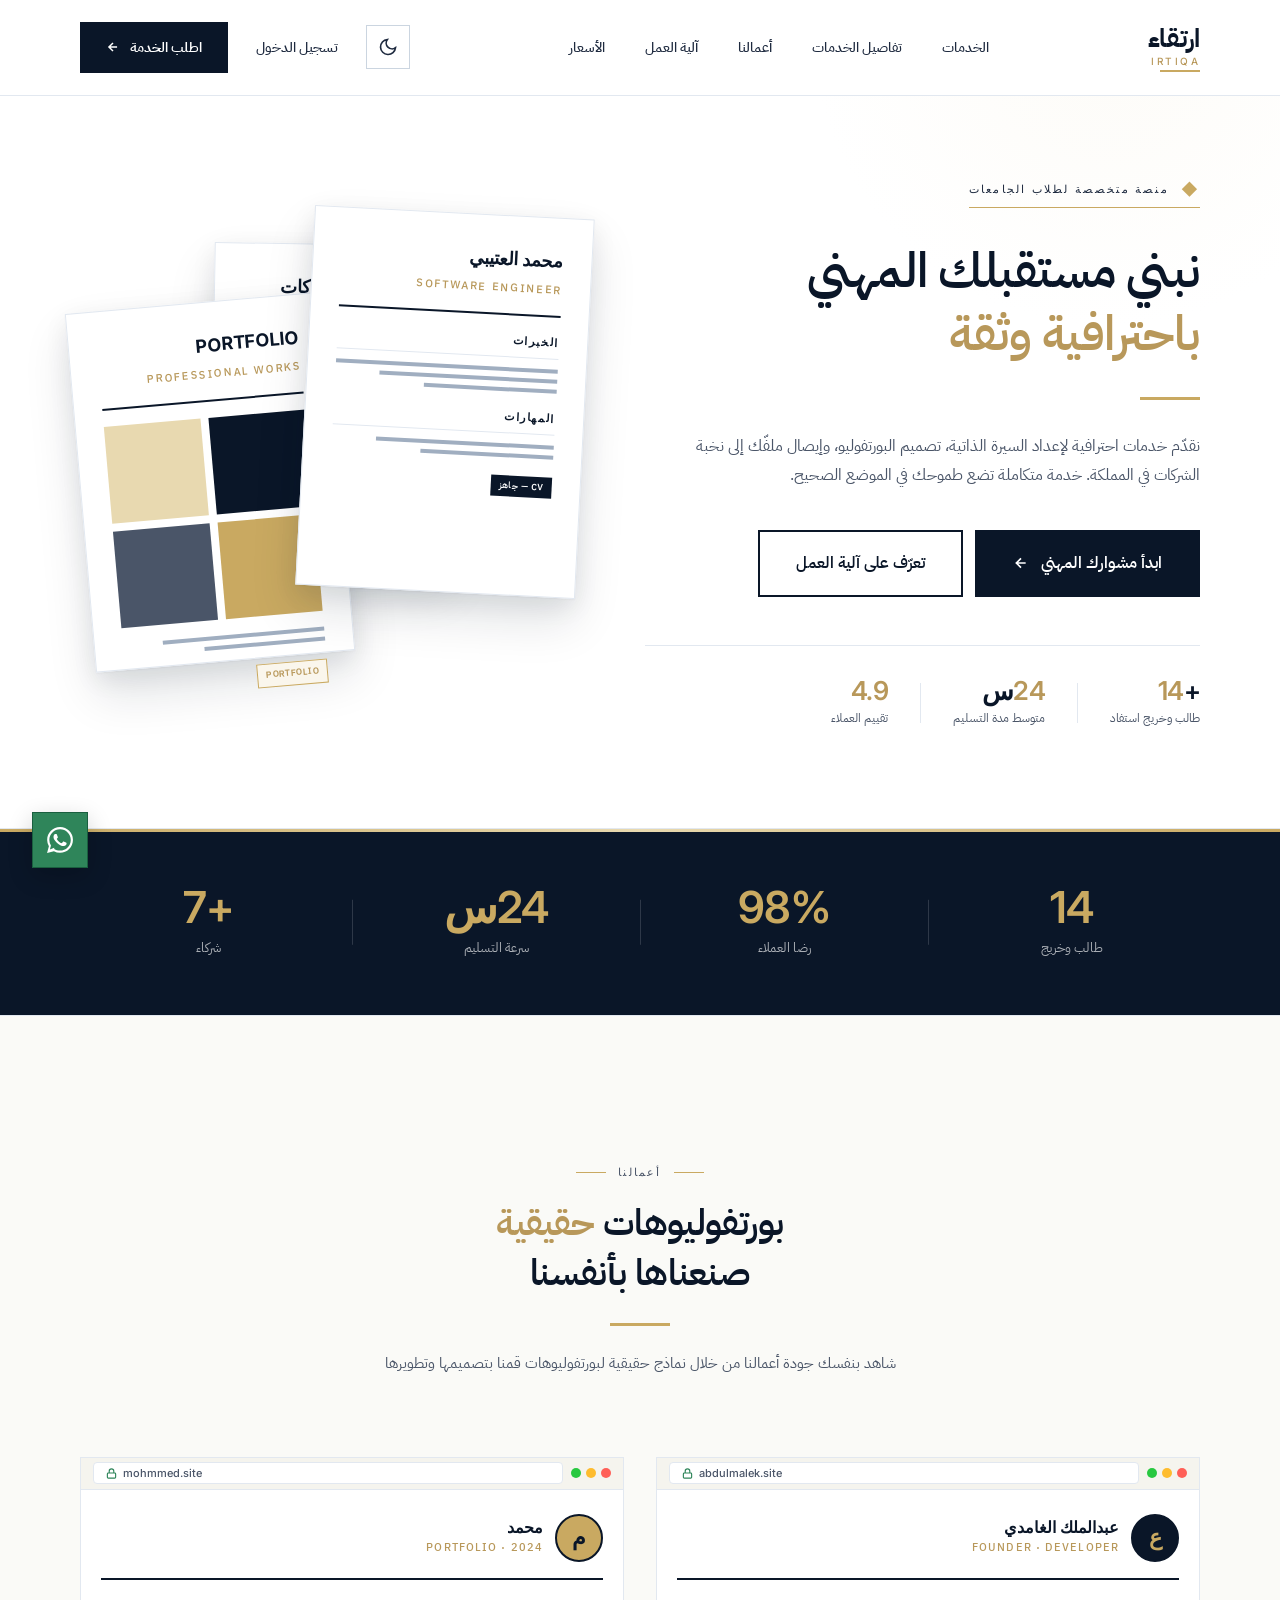
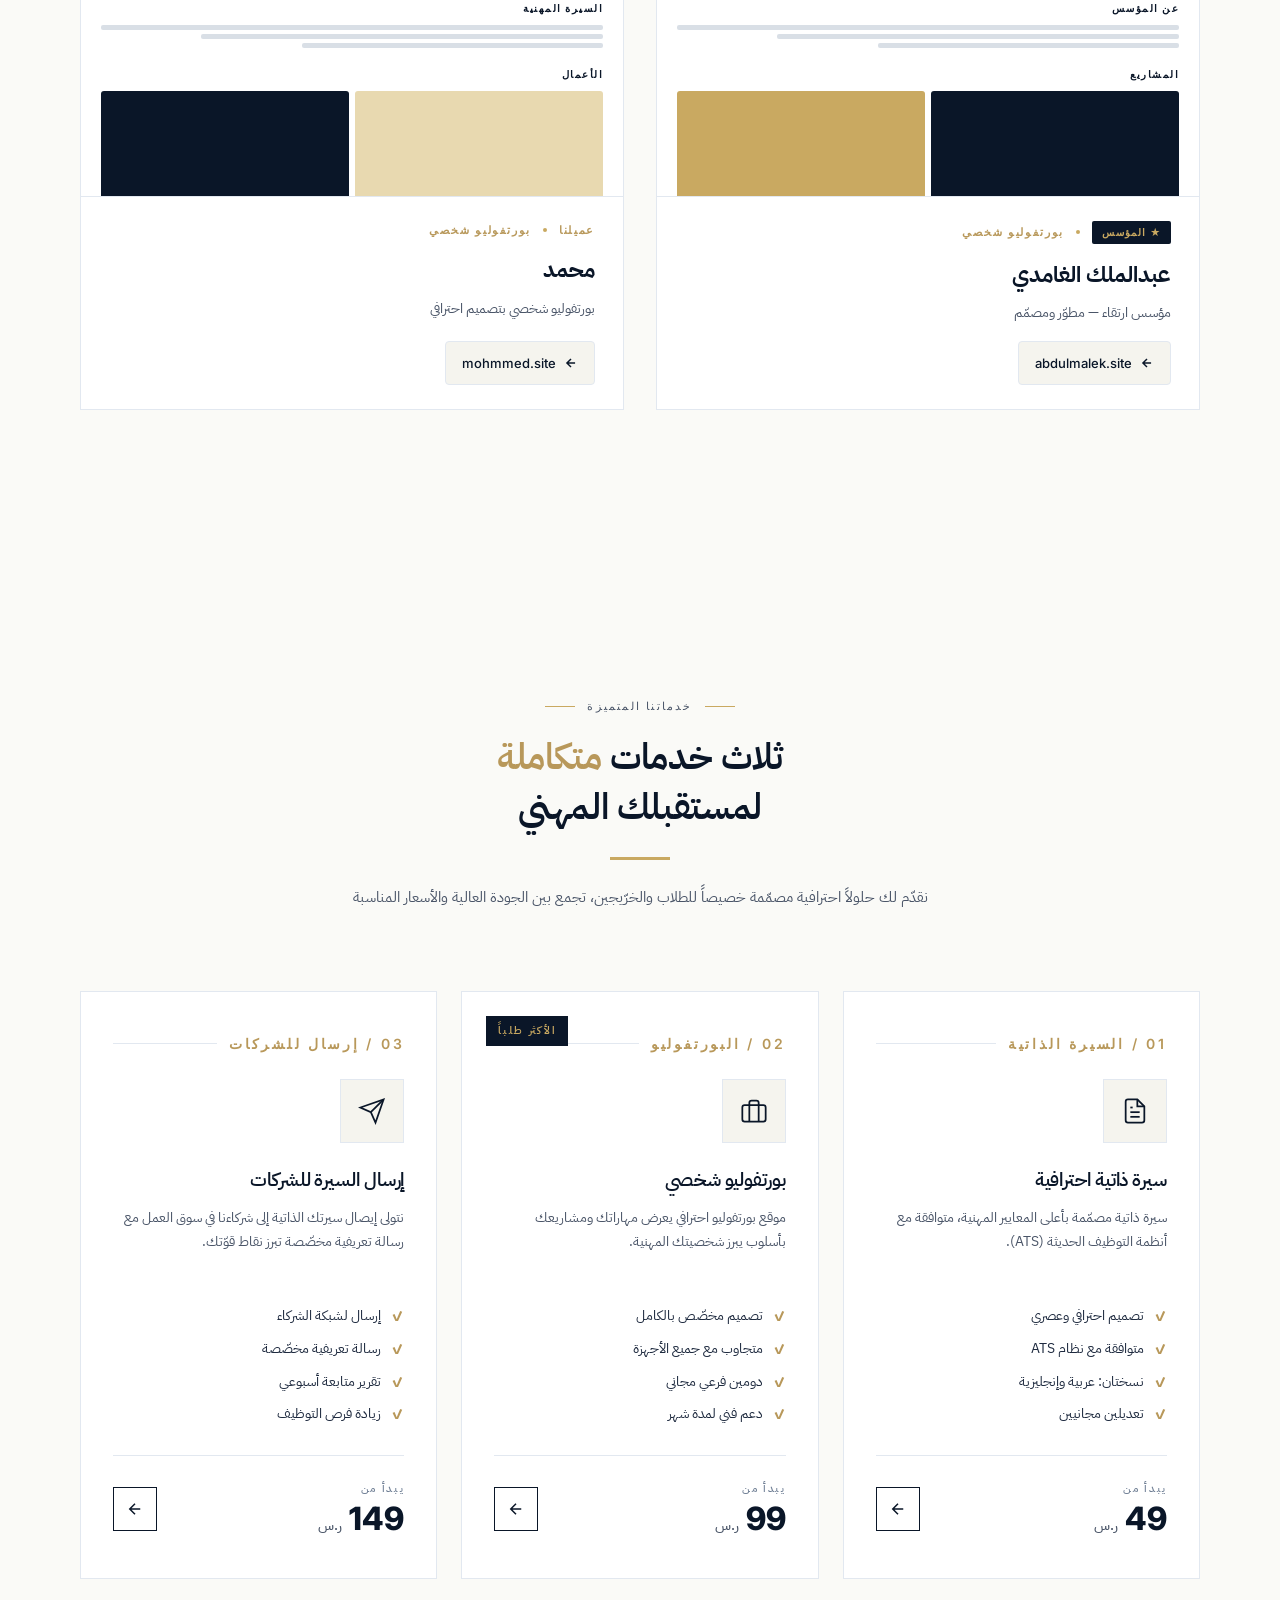
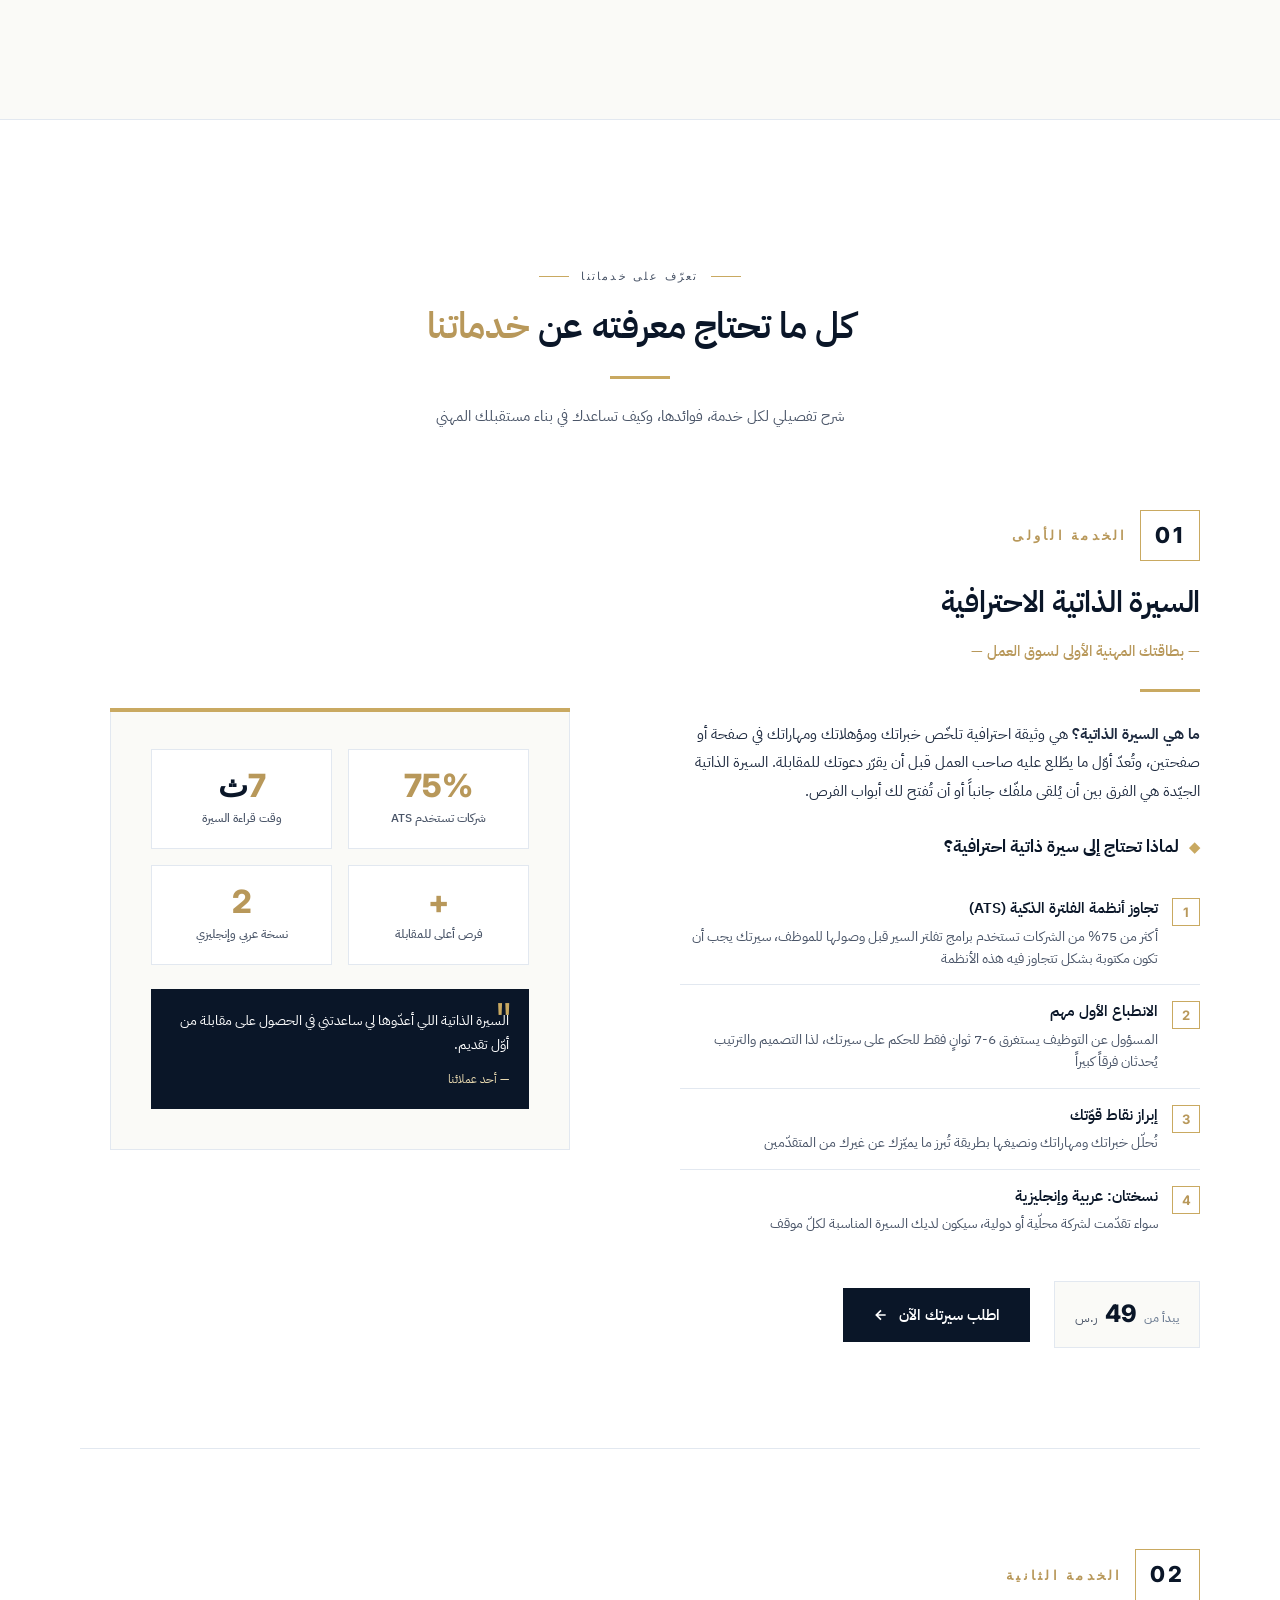
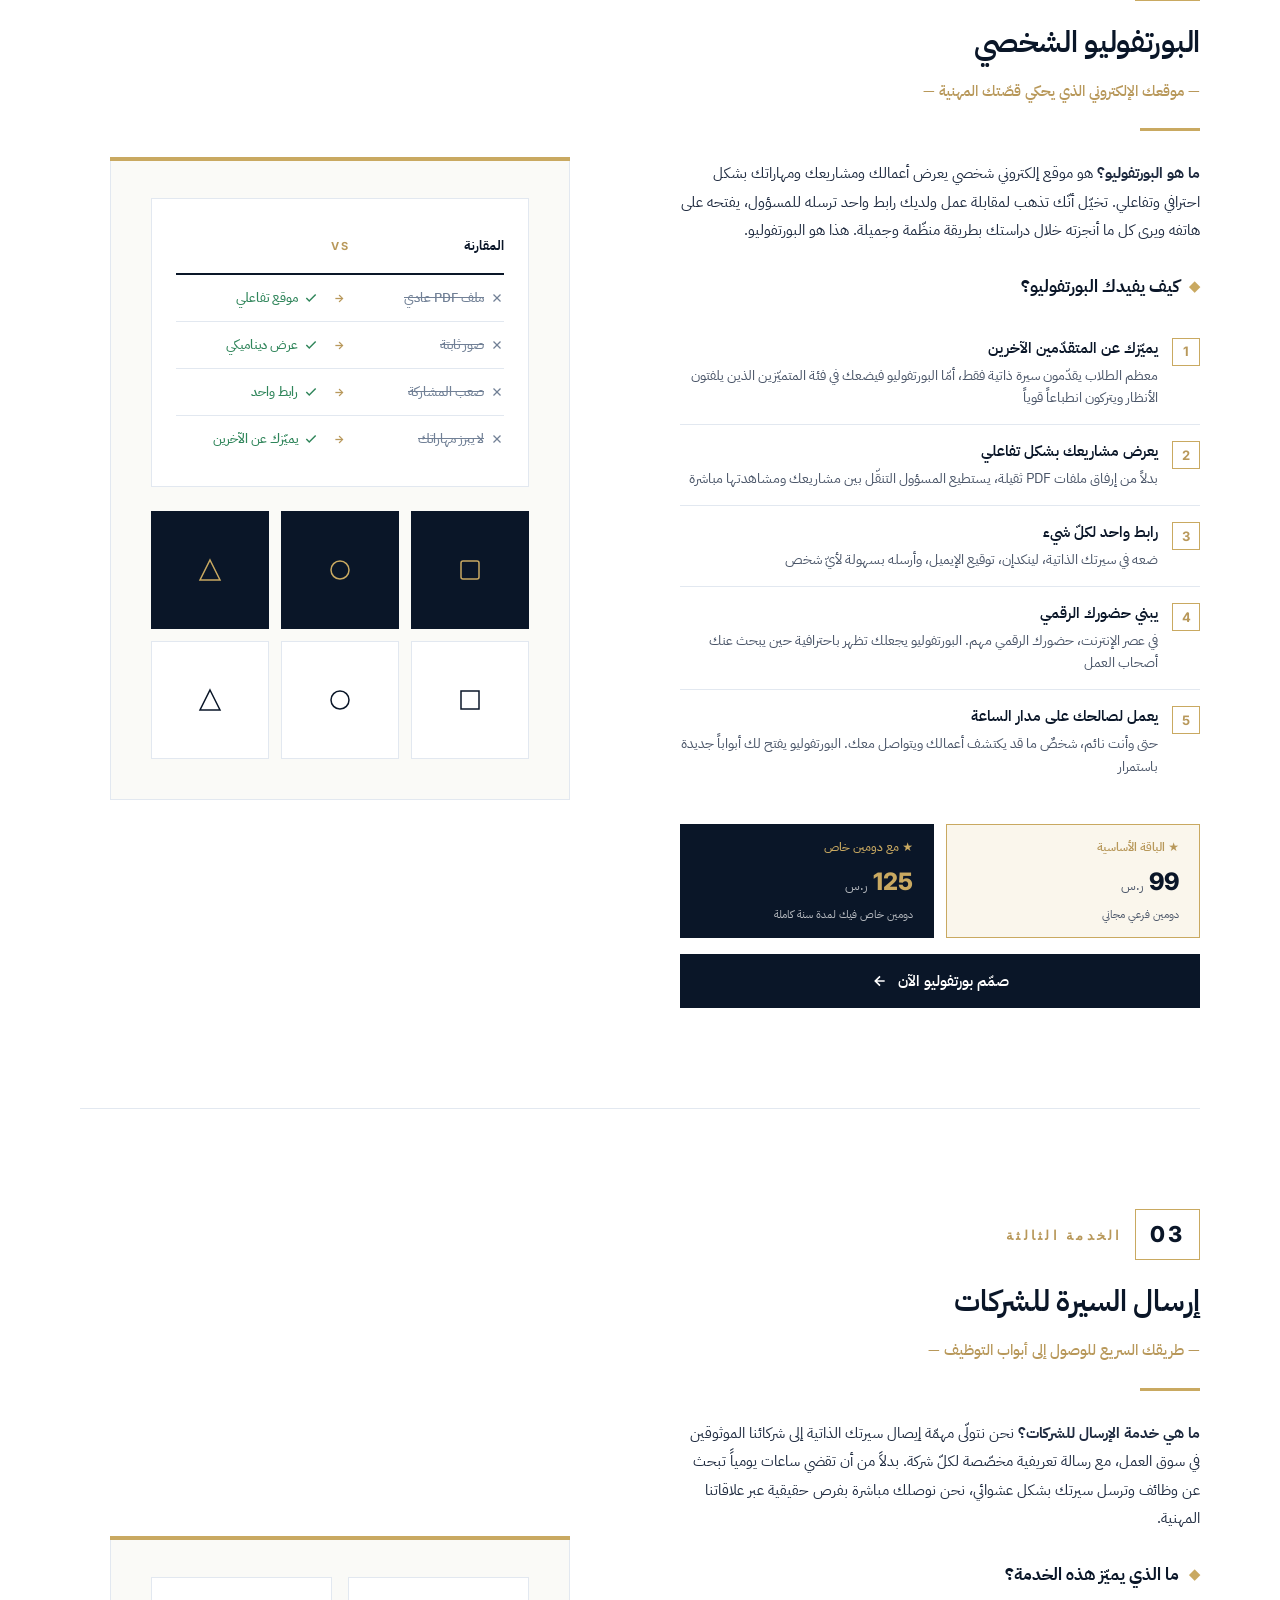
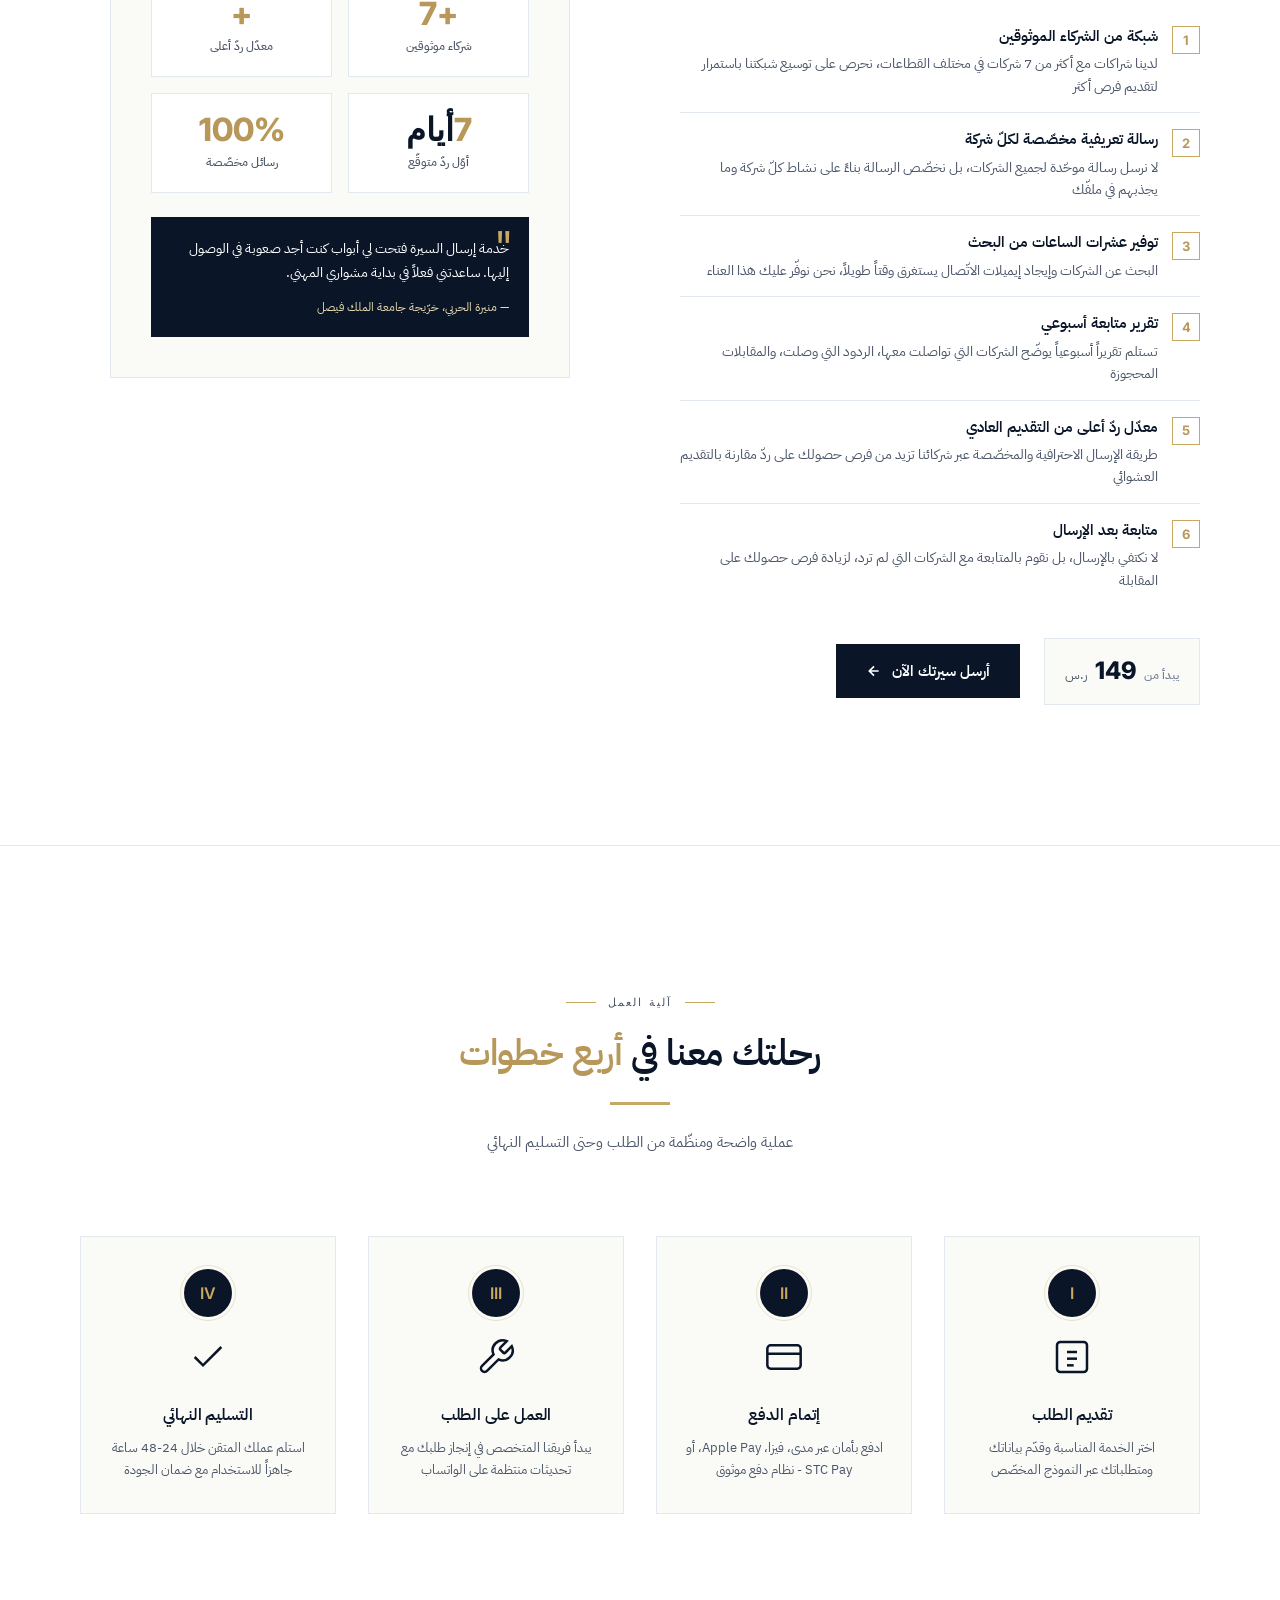
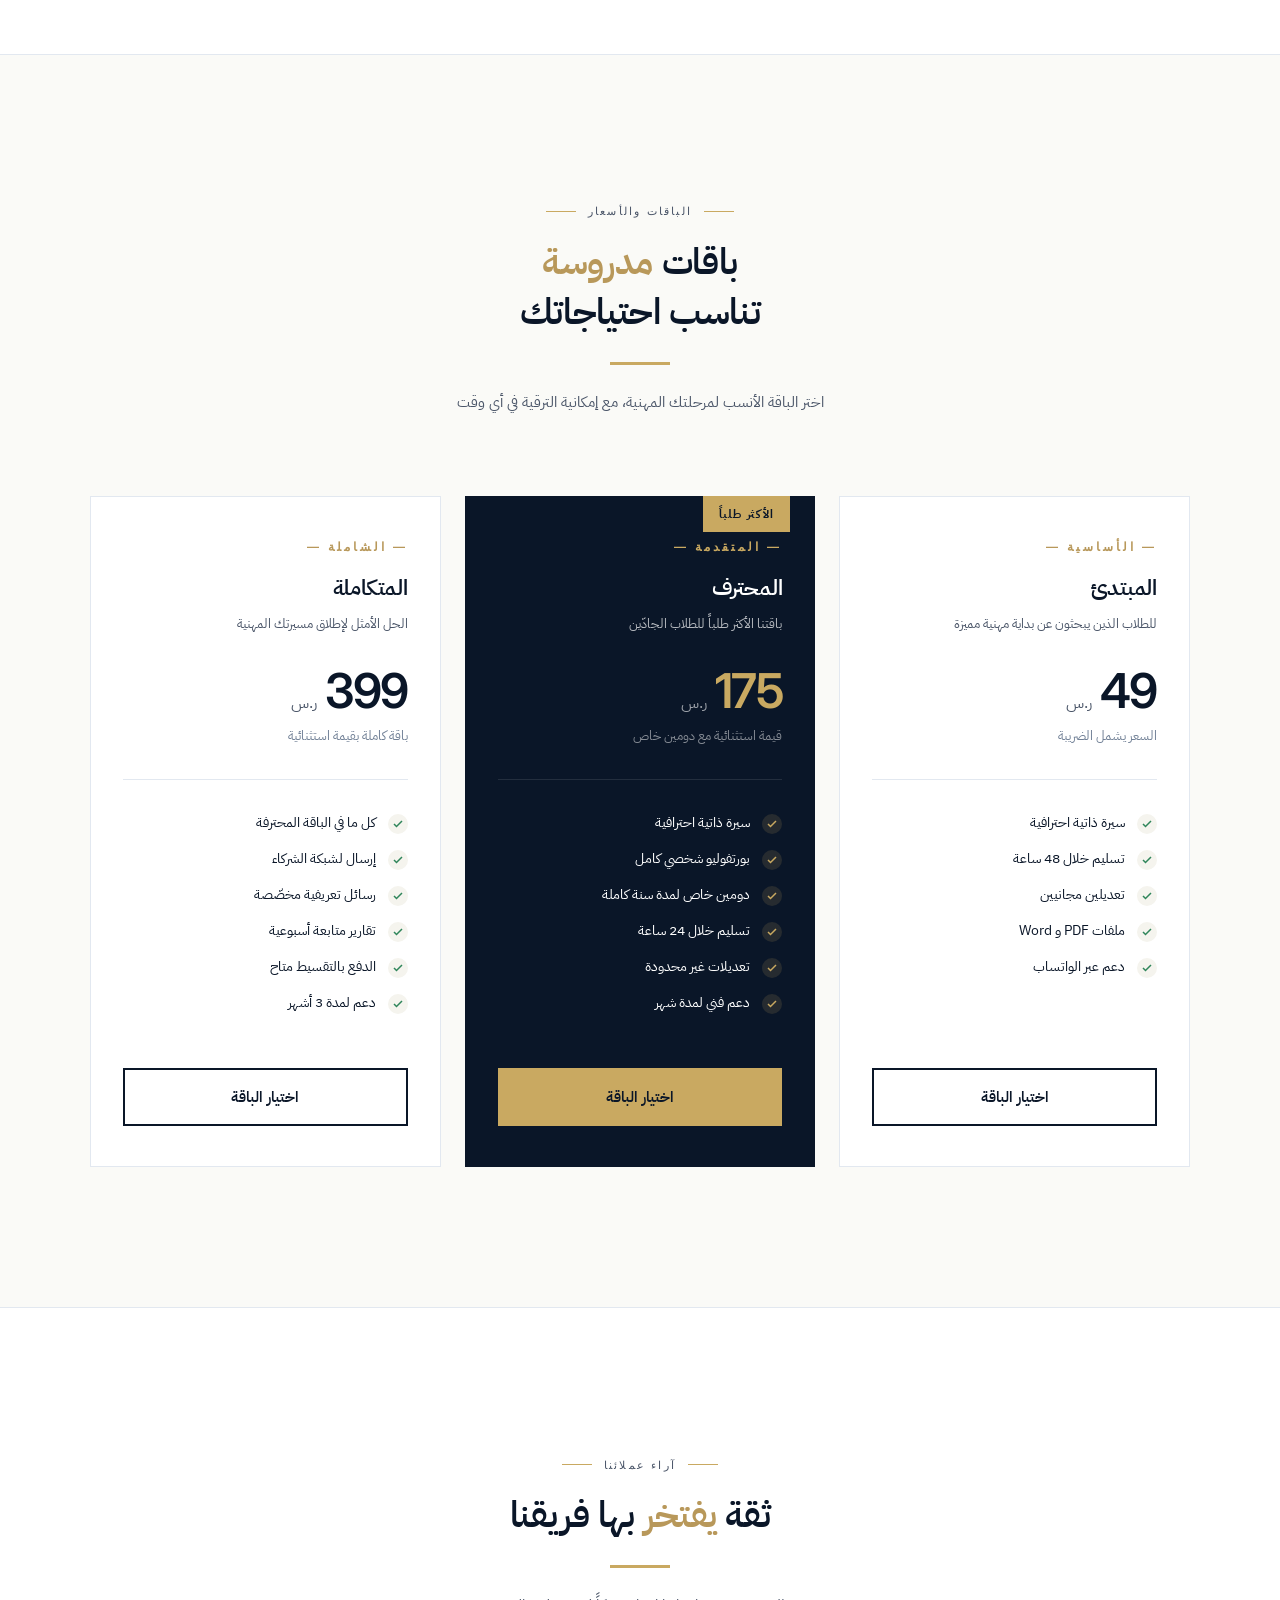
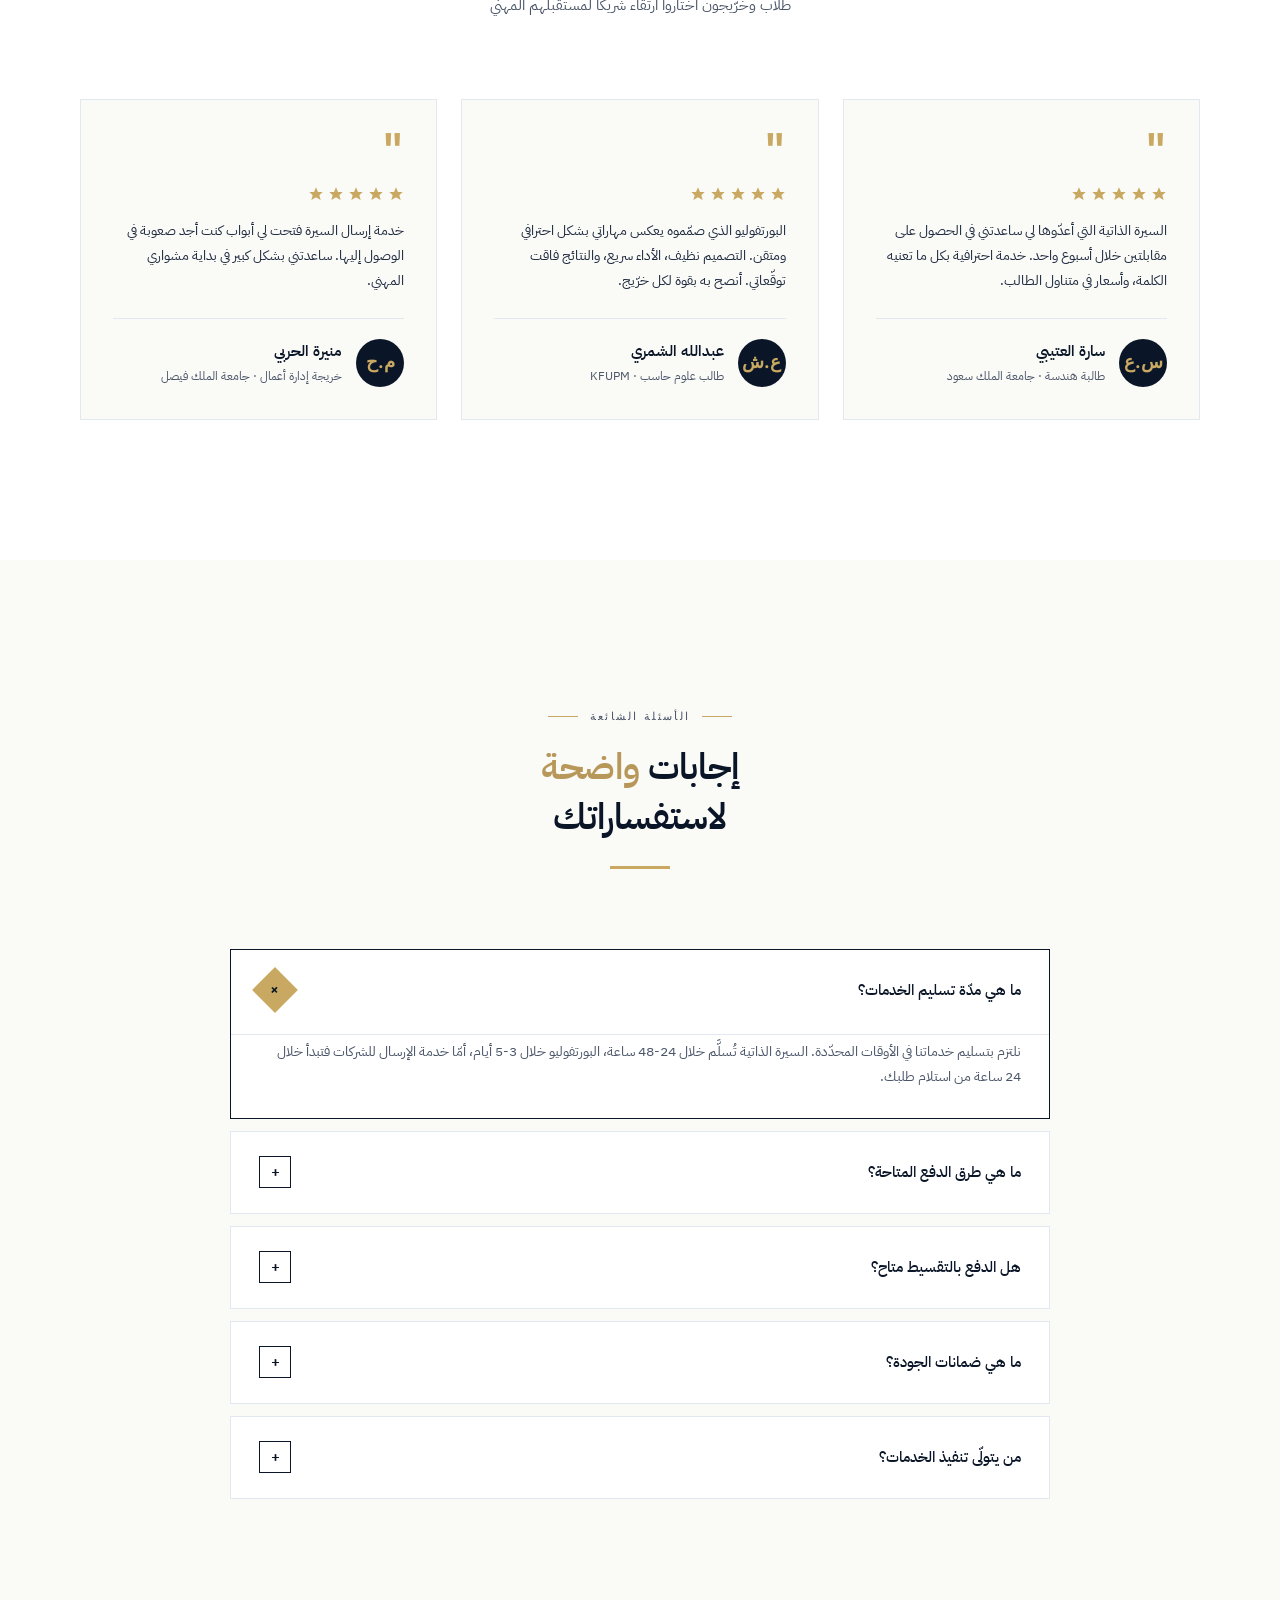
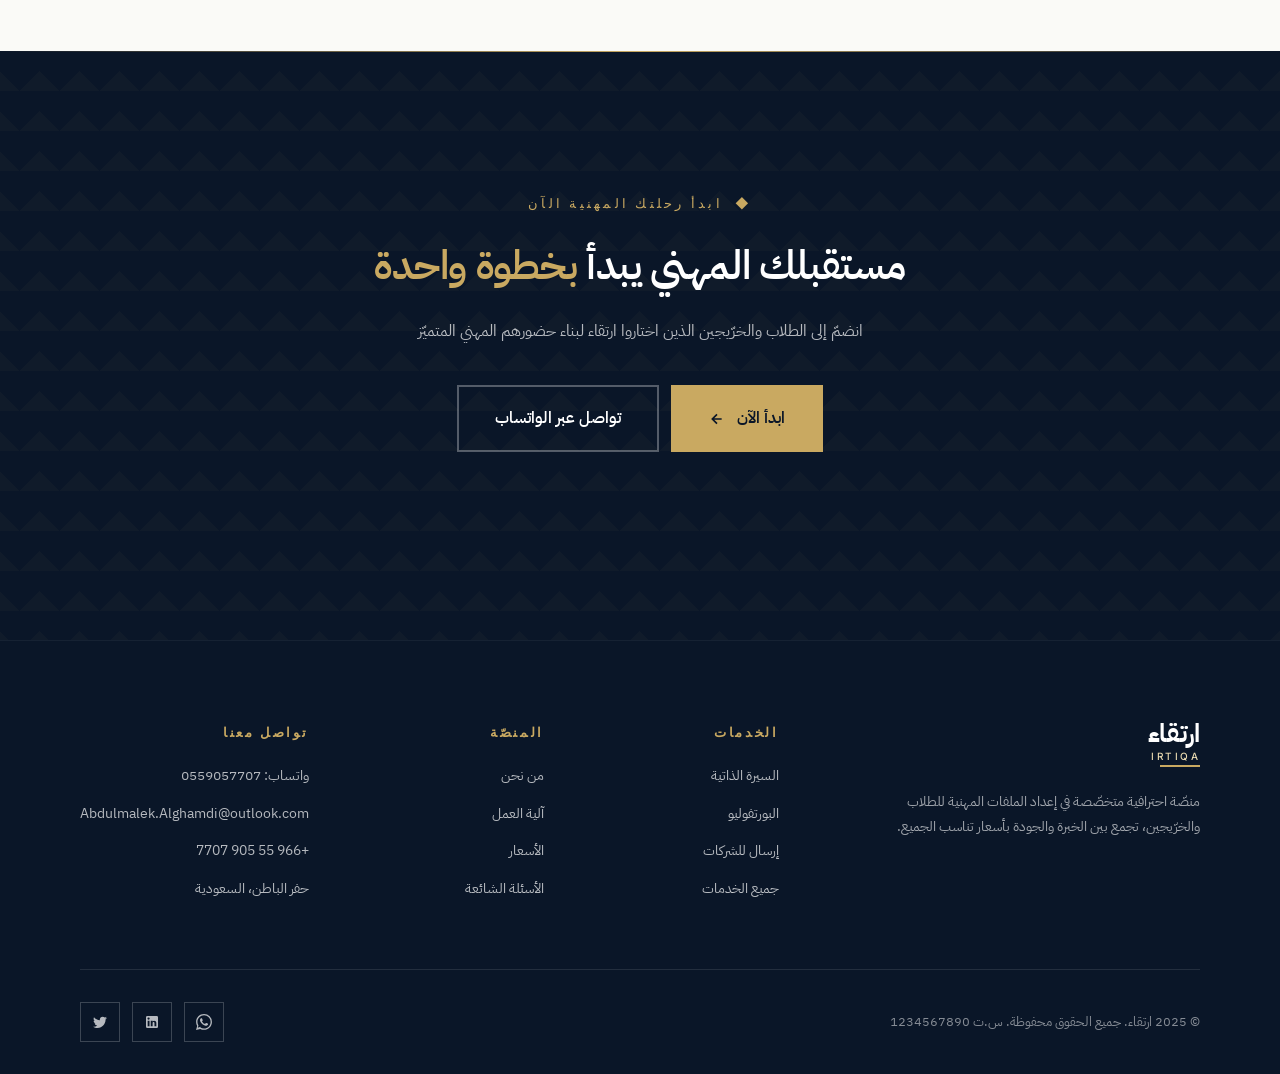
==== commit 0ab6703c: "Update index.html" ====
--- a/index.html
+++ b/index.html
@@ -5,8 +5,7 @@
 <meta name="viewport" content="width=device-width, initial-scale=1.0">
 <title>ارتقاء — خدمات أكاديمية ومهنية للطلاب</title>
 <link href="https://fonts.googleapis.com/css2?family=IBM+Plex+Sans+Arabic:wght@300;400;500;600;700&display=swap" rel="stylesheet">
-<link href="https://fonts.googleapis.com/css2?family=Playfair+Display:wght@400;500;600;700;800;900&display=swap" rel="stylesheet">
-<link href="https://fonts.googleapis.com/css2?family=Inter:wght@400;500;600;700;800&display=swap" rel="stylesheet">
+<link href="https://fonts.googleapis.com/css2?family=Inter:wght@400;500;600;700;800;900&display=swap" rel="stylesheet">
 <style>
 * { margin: 0; padding: 0; box-sizing: border-box; }
 
@@ -80,6 +79,7 @@
   text-rendering: optimizeLegibility;
   line-height: 1.7;
   font-weight: 400;
+  font-size: 15px;
 }
 
 ::selection { background: var(--navy); color: white; }
@@ -149,7 +149,7 @@
   display: flex;
   align-items: center;
   gap: 16px;
-  font-family: 'Playfair Display', serif;
+  font-family: 'Inter', sans-serif;
   font-weight: 800;
   font-size: 26px;
   color: var(--navy);
@@ -181,19 +181,19 @@
 
 .logo-text-ar {
   font-family: 'IBM Plex Sans Arabic', sans-serif;
-  font-weight: 800;
-  font-size: 32px;
-  color: var(--navy);
-  letter-spacing: -0.02em;
+  font-weight: 700;
+  font-size: 26px;
+  color: var(--navy);
+  letter-spacing: -0.01em;
 }
 .logo-text-en {
-  font-family: 'Playfair Display', serif;
+  font-family: 'Inter', sans-serif;
   font-weight: 500;
-  font-size: 11px;
+  font-size: 10px;
   color: var(--gold-2);
-  letter-spacing: 0.3em;
+  letter-spacing: 0.25em;
   text-transform: uppercase;
-  margin-top: 6px;
+  margin-top: 4px;
 }
 
 .nav-links {
@@ -205,7 +205,7 @@
 
 .nav-link {
   padding: 10px 18px;
-  font-size: 15px;
+  font-size: 14px;
   font-weight: 500;
   color: var(--ink-2);
   text-decoration: none;
@@ -364,8 +364,8 @@
   margin-bottom: 32px;
   padding-bottom: 4px;
   border-bottom: 1px solid var(--gold);
-  font-family: 'Playfair Display', serif;
-  font-size: 13px;
+  font-family: 'Inter', sans-serif;
+  font-size: 11px;
   font-weight: 500;
   color: var(--ink-2);
   text-transform: uppercase;
@@ -375,17 +375,17 @@
 
 .hero-h1 {
   font-family: 'IBM Plex Sans Arabic', sans-serif;
-  font-weight: 700;
-  font-size: clamp(36px, 6vw, 64px);
-  line-height: 1.15;
-  letter-spacing: -0.02em;
+  font-weight: 600;
+  font-size: clamp(32px, 4.5vw, 48px);
+  line-height: 1.3;
+  letter-spacing: -0.01em;
   color: var(--navy);
   margin-bottom: 24px;
 }
 .hero-h1 .accent {
   color: var(--gold-2);
-  font-family: 'Playfair Display', serif;
-  font-style: italic;
+  font-family: 'IBM Plex Sans Arabic', sans-serif;
+  font-style: normal;
   font-weight: 600;
   letter-spacing: -0.01em;
 }
@@ -398,11 +398,12 @@
 }
 
 .hero-sub {
-  font-size: 18px;
+  font-size: 16px;
   line-height: 1.8;
   color: var(--ink-3);
   margin-bottom: 40px;
   max-width: 540px;
+  font-weight: 400;
 }
 
 .hero-ctas {
@@ -479,17 +480,18 @@
   gap: 4px;
 }
 .trust-stat-num {
-  font-family: 'Playfair Display', serif;
-  font-weight: 800;
-  font-size: 32px;
+  font-family: 'Inter', sans-serif;
+  font-weight: 600;
+  font-size: 26px;
   color: var(--navy);
   line-height: 1;
+  letter-spacing: -0.02em;
 }
 .trust-stat-num .gold { color: var(--gold-2); }
 .trust-stat-label {
-  font-size: 13px;
+  font-size: 12px;
   color: var(--ink-3);
-  font-weight: 500;
+  font-weight: 400;
 }
 
 .trust-divider {
@@ -552,7 +554,7 @@
 }
 
 .doc-name {
-  font-family: 'Playfair Display', serif;
+  font-family: 'Inter', sans-serif;
   font-weight: 700;
   font-size: 18px;
   color: var(--navy);
@@ -568,7 +570,7 @@
 }
 
 .doc-section-title {
-  font-family: 'Playfair Display', serif;
+  font-family: 'Inter', sans-serif;
   font-size: 11px;
   font-weight: 700;
   color: var(--navy);
@@ -615,7 +617,7 @@
   display: grid;
   place-items: center;
   color: var(--gold-2);
-  font-family: 'Playfair Display', serif;
+  font-family: 'Inter', sans-serif;
   font-size: 9px;
   font-weight: 700;
   text-align: center;
@@ -627,7 +629,7 @@
 /* ============== SECTION HEADERS ============== */
 .section-header {
   text-align: center;
-  margin-bottom: 64px;
+  margin-bottom: 80px;
   max-width: 720px;
   margin-left: auto;
   margin-right: auto;
@@ -638,12 +640,12 @@
   align-items: center;
   gap: 12px;
   margin-bottom: 16px;
-  font-family: 'Playfair Display', serif;
-  font-size: 13px;
+  font-family: 'Inter', sans-serif;
+  font-size: 11px;
   font-weight: 500;
   color: var(--ink-3);
   text-transform: uppercase;
-  letter-spacing: 0.25em;
+  letter-spacing: 0.2em;
 }
 .section-eyebrow .line {
   width: 30px;
@@ -653,17 +655,17 @@
 
 .section-h2 {
   font-family: 'IBM Plex Sans Arabic', sans-serif;
-  font-weight: 700;
-  font-size: clamp(32px, 4.5vw, 48px);
-  line-height: 1.2;
-  letter-spacing: -0.02em;
-  color: var(--navy);
-  margin-bottom: 20px;
+  font-weight: 600;
+  font-size: clamp(26px, 3.5vw, 36px);
+  line-height: 1.4;
+  letter-spacing: -0.01em;
+  color: var(--navy);
+  margin-bottom: 16px;
 }
 .section-h2 .accent {
   color: var(--gold-2);
-  font-family: 'Playfair Display', serif;
-  font-style: italic;
+  font-family: 'IBM Plex Sans Arabic', sans-serif;
+  font-style: normal;
   font-weight: 600;
 }
 
@@ -675,9 +677,10 @@
 }
 
 .section-sub {
-  font-size: 17px;
+  font-size: 15px;
   color: var(--ink-3);
-  line-height: 1.7;
+  line-height: 1.8;
+  font-weight: 400;
 }
 
 /* ============== STATS BAR ============== */
@@ -725,9 +728,9 @@
 }
 
 .stat-num {
-  font-family: 'Playfair Display', serif;
-  font-weight: 800;
-  font-size: 56px;
+  font-family: 'Inter', sans-serif;
+  font-weight: 600;
+  font-size: 44px;
   line-height: 1;
   color: var(--gold);
   margin-bottom: 8px;
@@ -735,14 +738,14 @@
 }
 
 .stat-label {
-  font-size: 14px;
-  color: rgba(255,255,255,0.7);
+  font-size: 13px;
+  color: rgba(255,255,255,0.65);
   font-weight: 400;
 }
 
 /* ============== SERVICES ============== */
 .services {
-  padding: 100px 0;
+  padding: 140px 0;
   background: var(--bg);
 }
 
@@ -788,7 +791,7 @@
 }
 
 .service-number {
-  font-family: 'Playfair Display', serif;
+  font-family: 'Inter', sans-serif;
   font-size: 14px;
   font-weight: 600;
   color: var(--gold-2);
@@ -833,19 +836,21 @@
 
 .service-title {
   font-family: 'IBM Plex Sans Arabic', sans-serif;
-  font-weight: 700;
-  font-size: 22px;
+  font-weight: 600;
+  font-size: 19px;
   color: var(--navy);
   margin-bottom: 12px;
-  letter-spacing: -0.01em;
+  letter-spacing: -0.005em;
+  line-height: 1.4;
 }
 
 .service-desc {
   color: var(--ink-3);
-  font-size: 15px;
+  font-size: 14px;
   line-height: 1.7;
   margin-bottom: 28px;
   min-height: 70px;
+  font-weight: 400;
 }
 
 .service-features {
@@ -877,7 +882,7 @@
 }
 
 .service-price {
-  font-family: 'Playfair Display', serif;
+  font-family: 'Inter', sans-serif;
 }
 .service-price .from {
   display: block;
@@ -933,7 +938,7 @@
 
 /* ============== SERVICE DETAILS ============== */
 .service-details {
-  padding: 100px 0;
+  padding: 140px 0;
   background: var(--paper);
   border-top: 1px solid var(--border);
 }
@@ -975,7 +980,7 @@
   align-items: center;
   gap: 12px;
   margin-bottom: 20px;
-  font-family: 'Playfair Display', serif;
+  font-family: 'Inter', sans-serif;
   font-size: 13px;
   font-weight: 600;
   color: var(--gold-2);
@@ -987,7 +992,7 @@
   font-size: 22px;
   font-weight: 800;
   color: var(--navy);
-  font-family: 'Playfair Display', serif;
+  font-family: 'Inter', sans-serif;
   border: 1px solid var(--gold);
   padding: 6px 14px;
   display: grid;
@@ -996,20 +1001,21 @@
 
 .detail-title {
   font-family: 'IBM Plex Sans Arabic', sans-serif;
-  font-weight: 700;
-  font-size: clamp(28px, 4vw, 40px);
-  line-height: 1.2;
+  font-weight: 600;
+  font-size: clamp(22px, 3vw, 30px);
+  line-height: 1.4;
   color: var(--navy);
   margin-bottom: 16px;
-  letter-spacing: -0.02em;
+  letter-spacing: -0.01em;
 }
 
 .detail-subtitle {
-  font-family: 'Playfair Display', serif;
-  font-style: italic;
-  font-size: 18px;
+  font-family: 'IBM Plex Sans Arabic', sans-serif;
+  font-style: normal;
+  font-size: 15px;
   color: var(--gold-2);
   margin-bottom: 24px;
+  font-weight: 500;
 }
 
 .detail-divider {
@@ -1020,10 +1026,11 @@
 }
 
 .detail-paragraph {
-  font-size: 16px;
+  font-size: 15px;
   line-height: 1.9;
   color: var(--ink-2);
   margin-bottom: 28px;
+  font-weight: 400;
 }
 
 .detail-benefits-title {
@@ -1064,7 +1071,7 @@
   color: var(--gold-2);
   display: grid;
   place-items: center;
-  font-family: 'Playfair Display', serif;
+  font-family: 'Inter', sans-serif;
   font-weight: 700;
   font-size: 13px;
   flex-shrink: 0;
@@ -1109,7 +1116,7 @@
   font-weight: 500;
 }
 .detail-price-tag .amount {
-  font-family: 'Playfair Display', serif;
+  font-family: 'Inter', sans-serif;
   font-weight: 800;
   font-size: 24px;
   color: var(--navy);
@@ -1192,7 +1199,7 @@
 }
 
 .visual-stat-num {
-  font-family: 'Playfair Display', serif;
+  font-family: 'Inter', sans-serif;
   font-weight: 800;
   font-size: 32px;
   color: var(--navy);
@@ -1230,7 +1237,7 @@
 }
 
 .comparison-vs {
-  font-family: 'Playfair Display', serif;
+  font-family: 'Inter', sans-serif;
   font-weight: 700;
   color: var(--gold-2);
   font-size: 11px;
@@ -1267,7 +1274,7 @@
   position: absolute;
   top: 8px;
   right: 16px;
-  font-family: 'Playfair Display', serif;
+  font-family: 'Inter', sans-serif;
   font-size: 48px;
   color: var(--gold);
   line-height: 1;
@@ -1367,7 +1374,7 @@
 
 /* ============== EXAMPLES / SHOWCASE ============== */
 .examples-section {
-  padding: 100px 0;
+  padding: 140px 0;
   background: var(--bg);
   border-top: 1px solid var(--border);
 }
@@ -1505,7 +1512,7 @@
   border-radius: 50%;
   display: grid;
   place-items: center;
-  font-family: 'Playfair Display', serif;
+  font-family: 'Inter', sans-serif;
   font-weight: 800;
   font-size: 22px;
   flex-shrink: 0;
@@ -1513,7 +1520,7 @@
 }
 
 .mockup-name {
-  font-family: 'Playfair Display', serif;
+  font-family: 'Inter', sans-serif;
   font-weight: 700;
   font-size: 16px;
   color: var(--ink);
@@ -1534,7 +1541,7 @@
 }
 
 .mockup-section-title {
-  font-family: 'Playfair Display', serif;
+  font-family: 'Inter', sans-serif;
   font-weight: 700;
   font-size: 10px;
   color: var(--ink);
@@ -1593,7 +1600,7 @@
   align-items: center;
   gap: 12px;
   margin-bottom: 12px;
-  font-family: 'Playfair Display', serif;
+  font-family: 'Inter', sans-serif;
   font-size: 11px;
   font-weight: 600;
   color: var(--gold-2);
@@ -1676,7 +1683,7 @@
 
 /* ============== HOW IT WORKS ============== */
 .how-section {
-  padding: 100px 0;
+  padding: 140px 0;
   background: var(--paper);
   border-top: 1px solid var(--border);
   border-bottom: 1px solid var(--border);
@@ -1705,18 +1712,19 @@
 }
 
 .step-num-circle {
-  width: 56px;
-  height: 56px;
+  width: 48px;
+  height: 48px;
   margin: 0 auto 20px;
   background: var(--navy);
   color: var(--gold);
   border-radius: 50%;
   display: grid;
   place-items: center;
-  font-family: 'Playfair Display', serif;
-  font-weight: 800;
-  font-size: 22px;
+  font-family: 'Inter', sans-serif;
+  font-weight: 600;
+  font-size: 16px;
   position: relative;
+  letter-spacing: 0;
 }
 .step-num-circle::after {
   content: '';
@@ -1736,21 +1744,23 @@
 
 .step-title {
   font-family: 'IBM Plex Sans Arabic', sans-serif;
-  font-weight: 700;
-  font-size: 18px;
+  font-weight: 600;
+  font-size: 16px;
   color: var(--navy);
   margin-bottom: 8px;
+  letter-spacing: -0.005em;
 }
 
 .step-desc {
-  font-size: 14px;
+  font-size: 13px;
   color: var(--ink-3);
-  line-height: 1.6;
+  line-height: 1.7;
+  font-weight: 400;
 }
 
 /* ============== PRICING ============== */
 .pricing {
-  padding: 100px 0;
+  padding: 140px 0;
   background: var(--bg);
 }
 
@@ -1807,7 +1817,7 @@
 }
 
 .tier-eyebrow {
-  font-family: 'Playfair Display', serif;
+  font-family: 'Inter', sans-serif;
   font-size: 12px;
   font-weight: 600;
   letter-spacing: 0.25em;
@@ -1819,18 +1829,20 @@
 
 .tier-name {
   font-family: 'IBM Plex Sans Arabic', sans-serif;
-  font-weight: 700;
-  font-size: 28px;
+  font-weight: 600;
+  font-size: 22px;
   margin-bottom: 8px;
   color: var(--navy);
+  letter-spacing: -0.01em;
 }
 .tier-popular .tier-name { color: white; }
 
 .tier-desc {
-  font-size: 14px;
+  font-size: 13px;
   color: var(--ink-3);
   margin-bottom: 32px;
   line-height: 1.6;
+  font-weight: 400;
 }
 .tier-popular .tier-desc { color: rgba(255,255,255,0.7); }
 
@@ -1847,18 +1859,18 @@
   gap: 8px;
 }
 .tier-price-amount {
-  font-family: 'Playfair Display', serif;
-  font-weight: 800;
-  font-size: 64px;
+  font-family: 'Inter', sans-serif;
+  font-weight: 600;
+  font-size: 48px;
   line-height: 1;
-  letter-spacing: -0.02em;
+  letter-spacing: -0.03em;
   color: var(--navy);
 }
 .tier-popular .tier-price-amount { color: var(--gold); }
 
 .tier-price-currency {
-  font-size: 18px;
-  font-weight: 500;
+  font-size: 16px;
+  font-weight: 400;
   color: var(--ink-3);
 }
 .tier-popular .tier-price-currency { color: rgba(255,255,255,0.6); }
@@ -1934,7 +1946,7 @@
 
 /* ============== TESTIMONIALS ============== */
 .testimonials {
-  padding: 100px 0;
+  padding: 140px 0;
   background: var(--paper);
   border-top: 1px solid var(--border);
 }
@@ -1963,12 +1975,12 @@
 }
 
 .test-quote-mark {
-  font-family: 'Playfair Display', serif;
-  font-size: 64px;
+  font-family: 'Inter', sans-serif;
+  font-size: 48px;
   line-height: 0.8;
   color: var(--gold);
   margin-bottom: 16px;
-  font-weight: 800;
+  font-weight: 600;
 }
 
 .test-stars {
@@ -1983,11 +1995,12 @@
 }
 
 .test-quote {
-  font-size: 15px;
+  font-size: 14px;
   line-height: 1.8;
   color: var(--ink-2);
   margin-bottom: 24px;
   flex: 1;
+  font-weight: 400;
 }
 
 .test-author-row {
@@ -2006,7 +2019,7 @@
   border-radius: 50%;
   display: grid;
   place-items: center;
-  font-family: 'Playfair Display', serif;
+  font-family: 'Inter', sans-serif;
   font-weight: 700;
   font-size: 18px;
   flex-shrink: 0;
@@ -2025,7 +2038,7 @@
 
 /* ============== FAQ ============== */
 .faq-section {
-  padding: 100px 0;
+  padding: 140px 0;
   background: var(--bg);
 }
 
@@ -2056,8 +2069,8 @@
   font-family: inherit;
   text-align: right;
   color: var(--navy);
-  font-weight: 600;
-  font-size: 16px;
+  font-weight: 500;
+  font-size: 15px;
   transition: color 0.2s;
 }
 .faq-q:hover { color: var(--navy-2); }
@@ -2087,9 +2100,10 @@
   transition: max-height 0.4s ease, padding 0.4s ease;
   padding: 0 28px;
   color: var(--ink-3);
-  font-size: 15px;
+  font-size: 14px;
   line-height: 1.8;
   border-top: 1px solid transparent;
+  font-weight: 400;
 }
 .faq-item.open .faq-a {
   max-height: 300px;
@@ -2100,7 +2114,7 @@
 
 /* ============== CTA SECTION ============== */
 .cta-section {
-  padding: 100px 0;
+  padding: 140px 0;
   background: var(--navy);
   color: white;
   position: relative;
@@ -2137,7 +2151,7 @@
   display: inline-flex;
   align-items: center;
   gap: 12px;
-  font-family: 'Playfair Display', serif;
+  font-family: 'Inter', sans-serif;
   font-size: 13px;
   font-weight: 500;
   color: var(--gold);
@@ -2148,27 +2162,28 @@
 
 .cta-h2 {
   font-family: 'IBM Plex Sans Arabic', sans-serif;
-  font-weight: 700;
-  font-size: clamp(36px, 5vw, 56px);
-  line-height: 1.2;
-  letter-spacing: -0.02em;
+  font-weight: 600;
+  font-size: clamp(28px, 4vw, 40px);
+  line-height: 1.4;
+  letter-spacing: -0.01em;
   margin-bottom: 24px;
 }
 .cta-h2 .accent {
   color: var(--gold);
-  font-family: 'Playfair Display', serif;
-  font-style: italic;
+  font-family: 'IBM Plex Sans Arabic', sans-serif;
+  font-style: normal;
   font-weight: 600;
 }
 
 .cta-text {
-  font-size: 18px;
+  font-size: 16px;
   line-height: 1.7;
   color: rgba(255,255,255,0.7);
   margin-bottom: 40px;
   max-width: 540px;
   margin-left: auto;
   margin-right: auto;
+  font-weight: 400;
 }
 
 .cta-section .btn-cta-primary {
@@ -2219,7 +2234,7 @@
 }
 
 .footer-col h4 {
-  font-family: 'Playfair Display', serif;
+  font-family: 'Inter', sans-serif;
   font-weight: 600;
   font-size: 13px;
   color: var(--gold);
@@ -2354,7 +2369,7 @@
 }
 
 .modal-title {
-  font-family: 'Playfair Display', serif;
+  font-family: 'Inter', sans-serif;
   font-weight: 700;
   font-size: 22px;
   color: var(--navy);
@@ -2410,7 +2425,7 @@
   margin-bottom: 4px;
 }
 .modal-service-price {
-  font-family: 'Playfair Display', serif;
+  font-family: 'Inter', sans-serif;
   font-weight: 700;
   font-size: 20px;
   color: var(--gold-2);
@@ -2521,7 +2536,7 @@
 .success-icon svg { width: 40px; height: 40px; }
 
 .success-title {
-  font-family: 'Playfair Display', serif;
+  font-family: 'Inter', sans-serif;
   font-weight: 700;
   font-size: 28px;
   color: var(--navy);
@@ -2540,7 +2555,7 @@
   border: 1px solid var(--border);
   padding: 16px 24px;
   display: inline-block;
-  font-family: 'Playfair Display', serif;
+  font-family: 'Inter', sans-serif;
   font-weight: 600;
   font-size: 15px;
   margin-bottom: 28px;
@@ -2719,6 +2734,163 @@
       <div class="stat-item">
         <div class="stat-num">+7</div>
         <div class="stat-label">شركاء</div>
+      </div>
+    </div>
+  </div>
+</section>
+
+<!-- ========== EXAMPLES / SHOWCASE ========== -->
+<section class="examples-section" id="examples">
+  <div class="container">
+    <div class="section-header">
+      <div class="section-eyebrow">
+        <span class="line"></span>
+        <span>أعمالنا</span>
+        <span class="line"></span>
+      </div>
+      <h2 class="section-h2">
+        بورتفوليوهات <span class="accent">حقيقية</span><br>
+        صنعناها بأنفسنا
+      </h2>
+      <div class="section-h2-divider"></div>
+      <p class="section-sub">
+        شاهد بنفسك جودة أعمالنا من خلال نماذج حقيقية لبورتفوليوهات قمنا بتصميمها وتطويرها
+      </p>
+    </div>
+
+    <div class="examples-grid">
+      <!-- مثال 1: عبدالملك (المؤسس) -->
+      <div class="example-card">
+        <div class="example-preview">
+          <div class="example-browser">
+            <div class="browser-bar">
+              <div class="browser-dots">
+                <div class="browser-dot"></div>
+                <div class="browser-dot"></div>
+                <div class="browser-dot"></div>
+              </div>
+              <div class="browser-url">
+                <svg viewBox="0 0 24 24" fill="none" stroke="currentColor" stroke-width="2.5"><rect x="3" y="11" width="18" height="11" rx="2"/><path d="M7 11V7a5 5 0 0110 0v4"/></svg>
+                abdulmalek.site
+              </div>
+            </div>
+            <div class="browser-content">
+              <div class="mockup-portfolio">
+                <div class="mockup-header">
+                  <div class="mockup-avatar" style="background: var(--navy); color: var(--gold);">ع</div>
+                  <div>
+                    <div class="mockup-name">عبدالملك الغامدي</div>
+                    <div class="mockup-title">FOUNDER · DEVELOPER</div>
+                  </div>
+                </div>
+
+                <div class="mockup-section">
+                  <div class="mockup-section-title">عن المؤسس</div>
+                  <div class="mockup-line"></div>
+                  <div class="mockup-line mid"></div>
+                  <div class="mockup-line short"></div>
+                </div>
+
+                <div class="mockup-section">
+                  <div class="mockup-section-title">المشاريع</div>
+                  <div class="mockup-projects">
+                    <div class="mockup-project" style="background: var(--navy);"></div>
+                    <div class="mockup-project" style="background: var(--gold);"></div>
+                    <div class="mockup-project" style="background: var(--ink-3);"></div>
+                    <div class="mockup-project" style="background: var(--gold-light);"></div>
+                  </div>
+                </div>
+
+                <div class="mockup-tags">
+                  <span class="mockup-tag">Web Development</span>
+                  <span class="mockup-tag">Design</span>
+                  <span class="mockup-tag">Branding</span>
+                </div>
+              </div>
+            </div>
+          </div>
+        </div>
+
+        <div class="example-info">
+          <div class="example-meta">
+            <span class="example-founder-badge">★ المؤسس</span>
+            <span class="dot"></span>
+            <span>بورتفوليو شخصي</span>
+          </div>
+          <h3 class="example-name">عبدالملك الغامدي</h3>
+          <p class="example-role">مؤسس ارتقاء — مطوّر ومصمّم</p>
+          <a href="https://abdulmalek.site" target="_blank" class="example-link">
+            <span>abdulmalek.site</span>
+            <svg viewBox="0 0 24 24" fill="none" stroke="currentColor" stroke-width="2.5"><path d="M19 12H5M12 5l-7 7 7 7"/></svg>
+          </a>
+        </div>
+      </div>
+
+      <!-- مثال 2: محمد -->
+      <div class="example-card">
+        <div class="example-preview">
+          <div class="example-browser">
+            <div class="browser-bar">
+              <div class="browser-dots">
+                <div class="browser-dot"></div>
+                <div class="browser-dot"></div>
+                <div class="browser-dot"></div>
+              </div>
+              <div class="browser-url">
+                <svg viewBox="0 0 24 24" fill="none" stroke="currentColor" stroke-width="2.5"><rect x="3" y="11" width="18" height="11" rx="2"/><path d="M7 11V7a5 5 0 0110 0v4"/></svg>
+                mohmmed.site
+              </div>
+            </div>
+            <div class="browser-content">
+              <div class="mockup-portfolio">
+                <div class="mockup-header">
+                  <div class="mockup-avatar" style="background: var(--gold); color: var(--navy);">م</div>
+                  <div>
+                    <div class="mockup-name">محمد</div>
+                    <div class="mockup-title">PORTFOLIO · 2024</div>
+                  </div>
+                </div>
+
+                <div class="mockup-section">
+                  <div class="mockup-section-title">السيرة المهنية</div>
+                  <div class="mockup-line"></div>
+                  <div class="mockup-line mid"></div>
+                  <div class="mockup-line short"></div>
+                </div>
+
+                <div class="mockup-section">
+                  <div class="mockup-section-title">الأعمال</div>
+                  <div class="mockup-projects">
+                    <div class="mockup-project" style="background: var(--gold-light);"></div>
+                    <div class="mockup-project" style="background: var(--navy);"></div>
+                    <div class="mockup-project" style="background: var(--gold);"></div>
+                    <div class="mockup-project" style="background: var(--ink-2);"></div>
+                  </div>
+                </div>
+
+                <div class="mockup-tags">
+                  <span class="mockup-tag">UI/UX</span>
+                  <span class="mockup-tag">Portfolio</span>
+                  <span class="mockup-tag">Personal</span>
+                </div>
+              </div>
+            </div>
+          </div>
+        </div>
+
+        <div class="example-info">
+          <div class="example-meta">
+            <span>عميلنا</span>
+            <span class="dot"></span>
+            <span>بورتفوليو شخصي</span>
+          </div>
+          <h3 class="example-name">محمد</h3>
+          <p class="example-role">بورتفوليو شخصي بتصميم احترافي</p>
+          <a href="https://mohmmed.site" target="_blank" class="example-link">
+            <span>mohmmed.site</span>
+            <svg viewBox="0 0 24 24" fill="none" stroke="currentColor" stroke-width="2.5"><path d="M19 12H5M12 5l-7 7 7 7"/></svg>
+          </a>
+        </div>
       </div>
     </div>
   </div>
@@ -3209,163 +3381,6 @@
   </div>
 </section>
 
-<!-- ========== EXAMPLES / SHOWCASE ========== -->
-<section class="examples-section" id="examples">
-  <div class="container">
-    <div class="section-header">
-      <div class="section-eyebrow">
-        <span class="line"></span>
-        <span>أمثلة من أعمالنا</span>
-        <span class="line"></span>
-      </div>
-      <h2 class="section-h2">
-        بورتفوليوهات <span class="accent">حقيقية</span><br>
-        صنعناها بأنفسنا
-      </h2>
-      <div class="section-h2-divider"></div>
-      <p class="section-sub">
-        شاهد بنفسك جودة أعمالنا من خلال نماذج حقيقية لبورتفوليوهات قمنا بتصميمها وتطويرها
-      </p>
-    </div>
-
-    <div class="examples-grid">
-      <!-- مثال 1: عبدالملك (المؤسس) -->
-      <div class="example-card">
-        <div class="example-preview">
-          <div class="example-browser">
-            <div class="browser-bar">
-              <div class="browser-dots">
-                <div class="browser-dot"></div>
-                <div class="browser-dot"></div>
-                <div class="browser-dot"></div>
-              </div>
-              <div class="browser-url">
-                <svg viewBox="0 0 24 24" fill="none" stroke="currentColor" stroke-width="2.5"><rect x="3" y="11" width="18" height="11" rx="2"/><path d="M7 11V7a5 5 0 0110 0v4"/></svg>
-                abdulmalek.site
-              </div>
-            </div>
-            <div class="browser-content">
-              <div class="mockup-portfolio">
-                <div class="mockup-header">
-                  <div class="mockup-avatar" style="background: var(--navy); color: var(--gold);">ع</div>
-                  <div>
-                    <div class="mockup-name">عبدالملك الغامدي</div>
-                    <div class="mockup-title">FOUNDER · DEVELOPER</div>
-                  </div>
-                </div>
-
-                <div class="mockup-section">
-                  <div class="mockup-section-title">عن المؤسس</div>
-                  <div class="mockup-line"></div>
-                  <div class="mockup-line mid"></div>
-                  <div class="mockup-line short"></div>
-                </div>
-
-                <div class="mockup-section">
-                  <div class="mockup-section-title">المشاريع</div>
-                  <div class="mockup-projects">
-                    <div class="mockup-project" style="background: var(--navy);"></div>
-                    <div class="mockup-project" style="background: var(--gold);"></div>
-                    <div class="mockup-project" style="background: var(--ink-3);"></div>
-                    <div class="mockup-project" style="background: var(--gold-light);"></div>
-                  </div>
-                </div>
-
-                <div class="mockup-tags">
-                  <span class="mockup-tag">Web Development</span>
-                  <span class="mockup-tag">Design</span>
-                  <span class="mockup-tag">Branding</span>
-                </div>
-              </div>
-            </div>
-          </div>
-        </div>
-
-        <div class="example-info">
-          <div class="example-meta">
-            <span class="example-founder-badge">★ المؤسس</span>
-            <span class="dot"></span>
-            <span>بورتفوليو شخصي</span>
-          </div>
-          <h3 class="example-name">عبدالملك الغامدي</h3>
-          <p class="example-role">مؤسس ارتقاء — مطوّر ومصمّم</p>
-          <a href="https://abdulmalek.site" target="_blank" class="example-link">
-            <span>abdulmalek.site</span>
-            <svg viewBox="0 0 24 24" fill="none" stroke="currentColor" stroke-width="2.5"><path d="M19 12H5M12 5l-7 7 7 7"/></svg>
-          </a>
-        </div>
-      </div>
-
-      <!-- مثال 2: محمد -->
-      <div class="example-card">
-        <div class="example-preview">
-          <div class="example-browser">
-            <div class="browser-bar">
-              <div class="browser-dots">
-                <div class="browser-dot"></div>
-                <div class="browser-dot"></div>
-                <div class="browser-dot"></div>
-              </div>
-              <div class="browser-url">
-                <svg viewBox="0 0 24 24" fill="none" stroke="currentColor" stroke-width="2.5"><rect x="3" y="11" width="18" height="11" rx="2"/><path d="M7 11V7a5 5 0 0110 0v4"/></svg>
-                mohmmed.site
-              </div>
-            </div>
-            <div class="browser-content">
-              <div class="mockup-portfolio">
-                <div class="mockup-header">
-                  <div class="mockup-avatar" style="background: var(--gold); color: var(--navy);">م</div>
-                  <div>
-                    <div class="mockup-name">محمد</div>
-                    <div class="mockup-title">PORTFOLIO · 2024</div>
-                  </div>
-                </div>
-
-                <div class="mockup-section">
-                  <div class="mockup-section-title">السيرة المهنية</div>
-                  <div class="mockup-line"></div>
-                  <div class="mockup-line mid"></div>
-                  <div class="mockup-line short"></div>
-                </div>
-
-                <div class="mockup-section">
-                  <div class="mockup-section-title">الأعمال</div>
-                  <div class="mockup-projects">
-                    <div class="mockup-project" style="background: var(--gold-light);"></div>
-                    <div class="mockup-project" style="background: var(--navy);"></div>
-                    <div class="mockup-project" style="background: var(--gold);"></div>
-                    <div class="mockup-project" style="background: var(--ink-2);"></div>
-                  </div>
-                </div>
-
-                <div class="mockup-tags">
-                  <span class="mockup-tag">UI/UX</span>
-                  <span class="mockup-tag">Portfolio</span>
-                  <span class="mockup-tag">Personal</span>
-                </div>
-              </div>
-            </div>
-          </div>
-        </div>
-
-        <div class="example-info">
-          <div class="example-meta">
-            <span>عميلنا</span>
-            <span class="dot"></span>
-            <span>بورتفوليو شخصي</span>
-          </div>
-          <h3 class="example-name">محمد</h3>
-          <p class="example-role">بورتفوليو شخصي بتصميم احترافي</p>
-          <a href="https://mohmmed.site" target="_blank" class="example-link">
-            <span>mohmmed.site</span>
-            <svg viewBox="0 0 24 24" fill="none" stroke="currentColor" stroke-width="2.5"><path d="M19 12H5M12 5l-7 7 7 7"/></svg>
-          </a>
-        </div>
-      </div>
-    </div>
-  </div>
-</section>
-
 <!-- ========== HOW IT WORKS ========== -->
 <section class="how-section" id="how">
   <div class="container">
@@ -3741,10 +3756,10 @@
       <div class="footer-col">
         <h4>تواصل معنا</h4>
         <ul>
-          <li><a href="#">واتساب</a></li>
-          <li><a href="mailto:hello@irtiqa.sa">hello@irtiqa.sa</a></li>
-          <li><a href="tel:+966559057707">+966 50 000 0000</a></li>
-          <li><a href="#">الرياض، السعودية</a></li>
+          <li><a href="https://wa.me/966559057707" target="_blank">واتساب: 0559057707</a></li>
+          <li><a href="mailto:Abdulmalek.Alghamdi@outlook.com">Abdulmalek.Alghamdi@outlook.com</a></li>
+          <li><a href="tel:+966559057707">+966 55 905 7707</a></li>
+          <li><a href="#">حفر الباطن، السعودية</a></li>
         </ul>
       </div>
     </div>
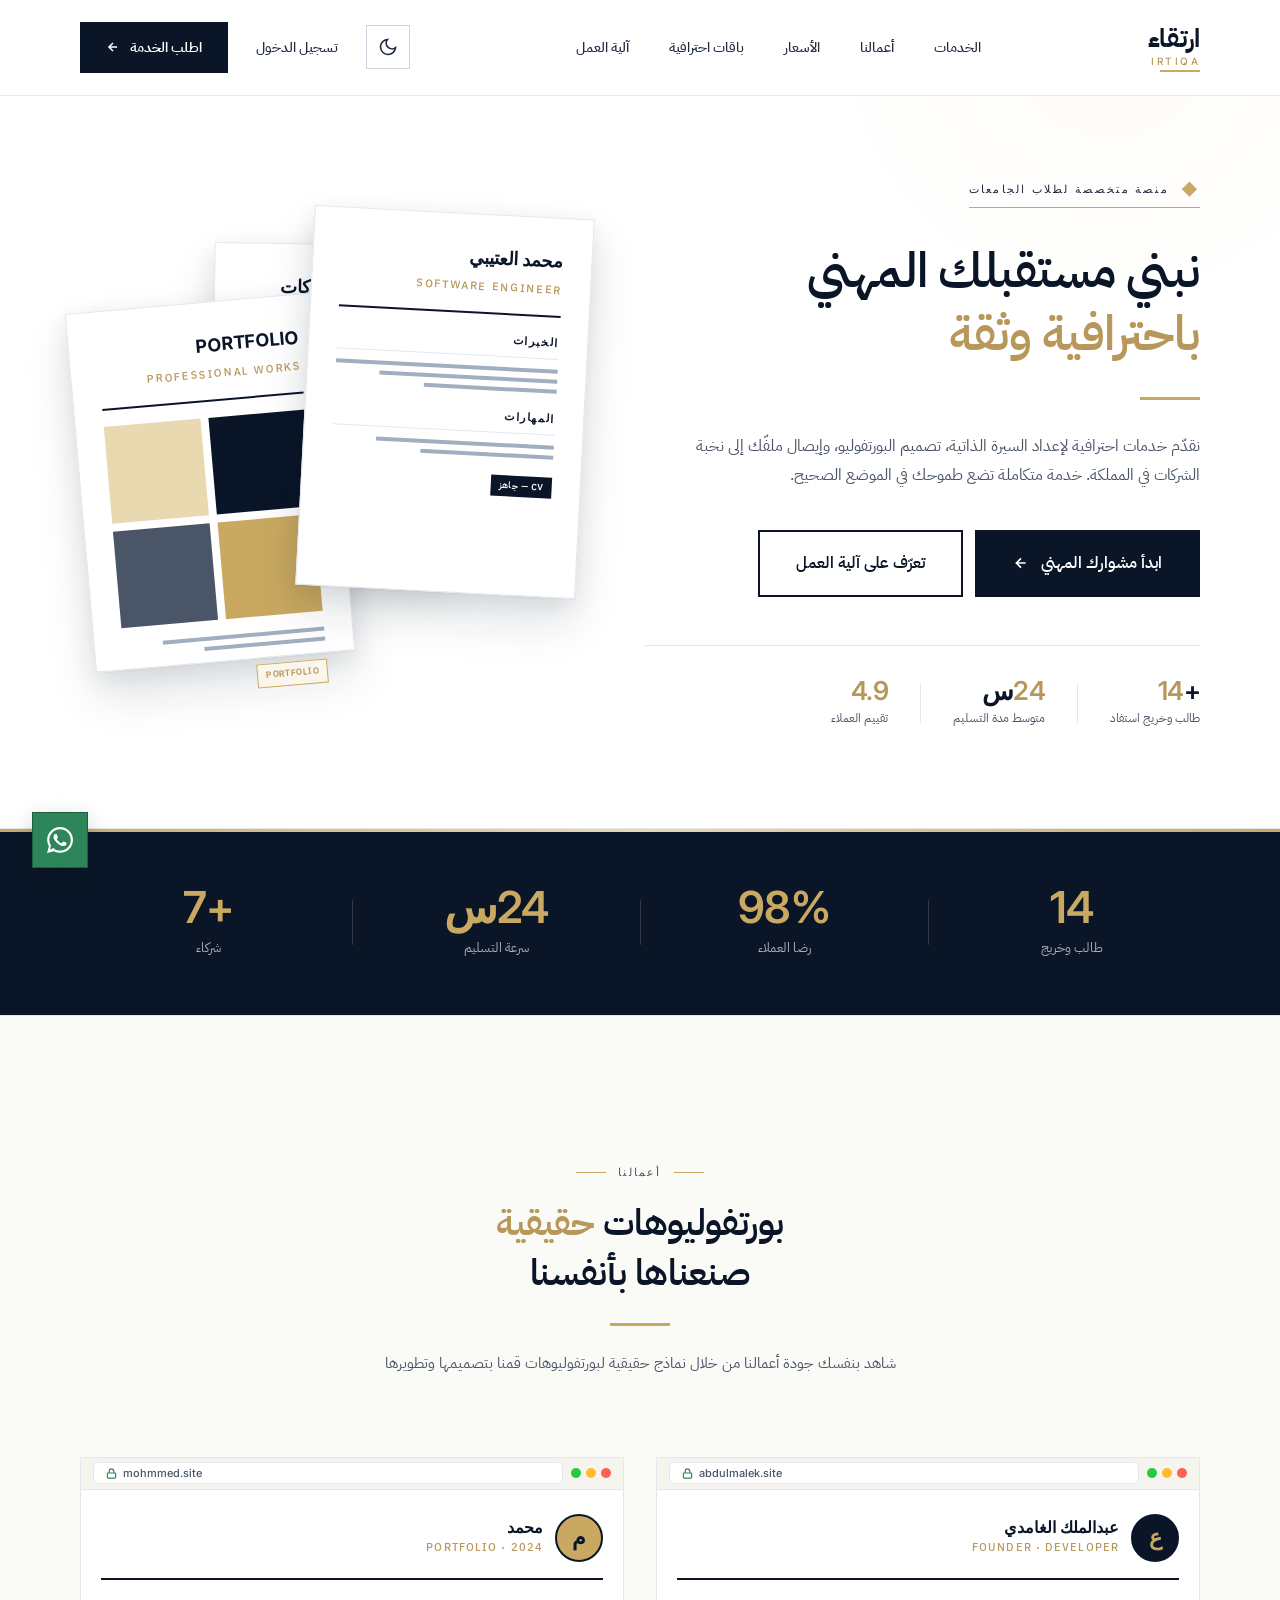
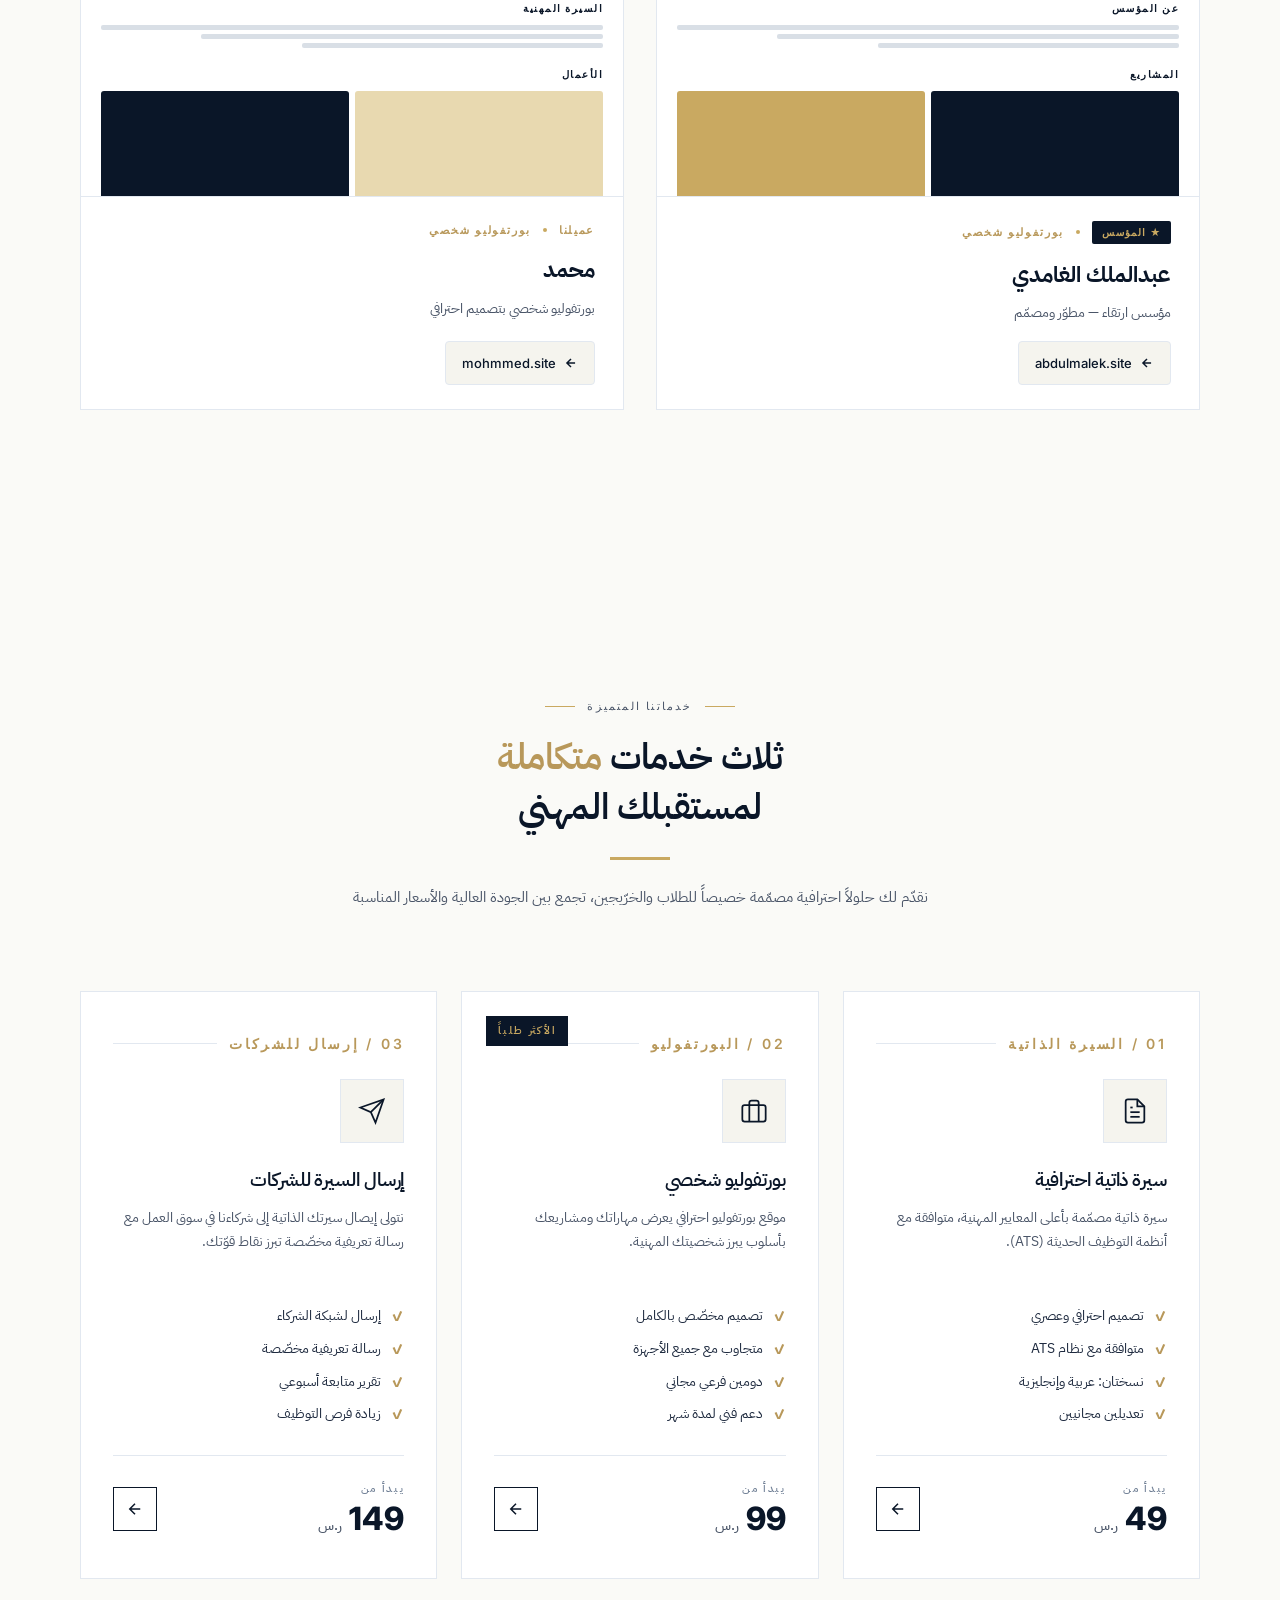
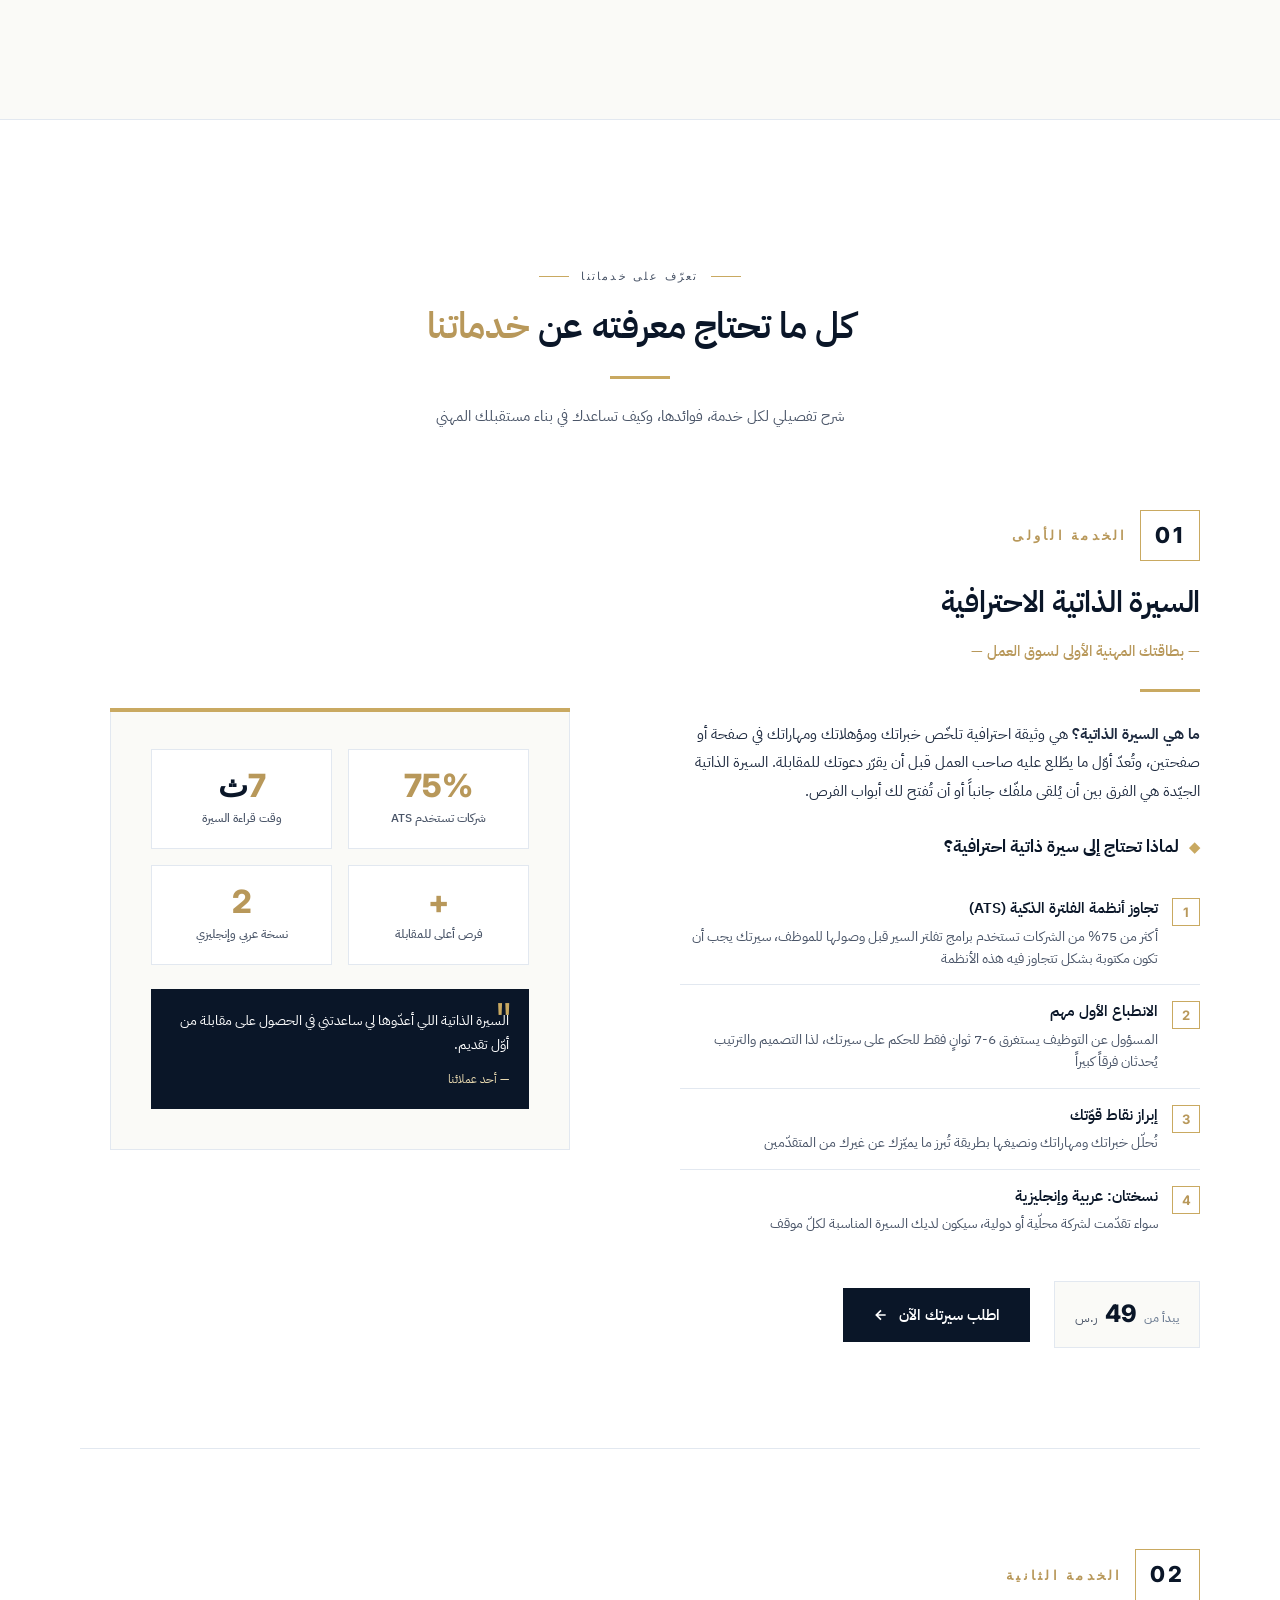
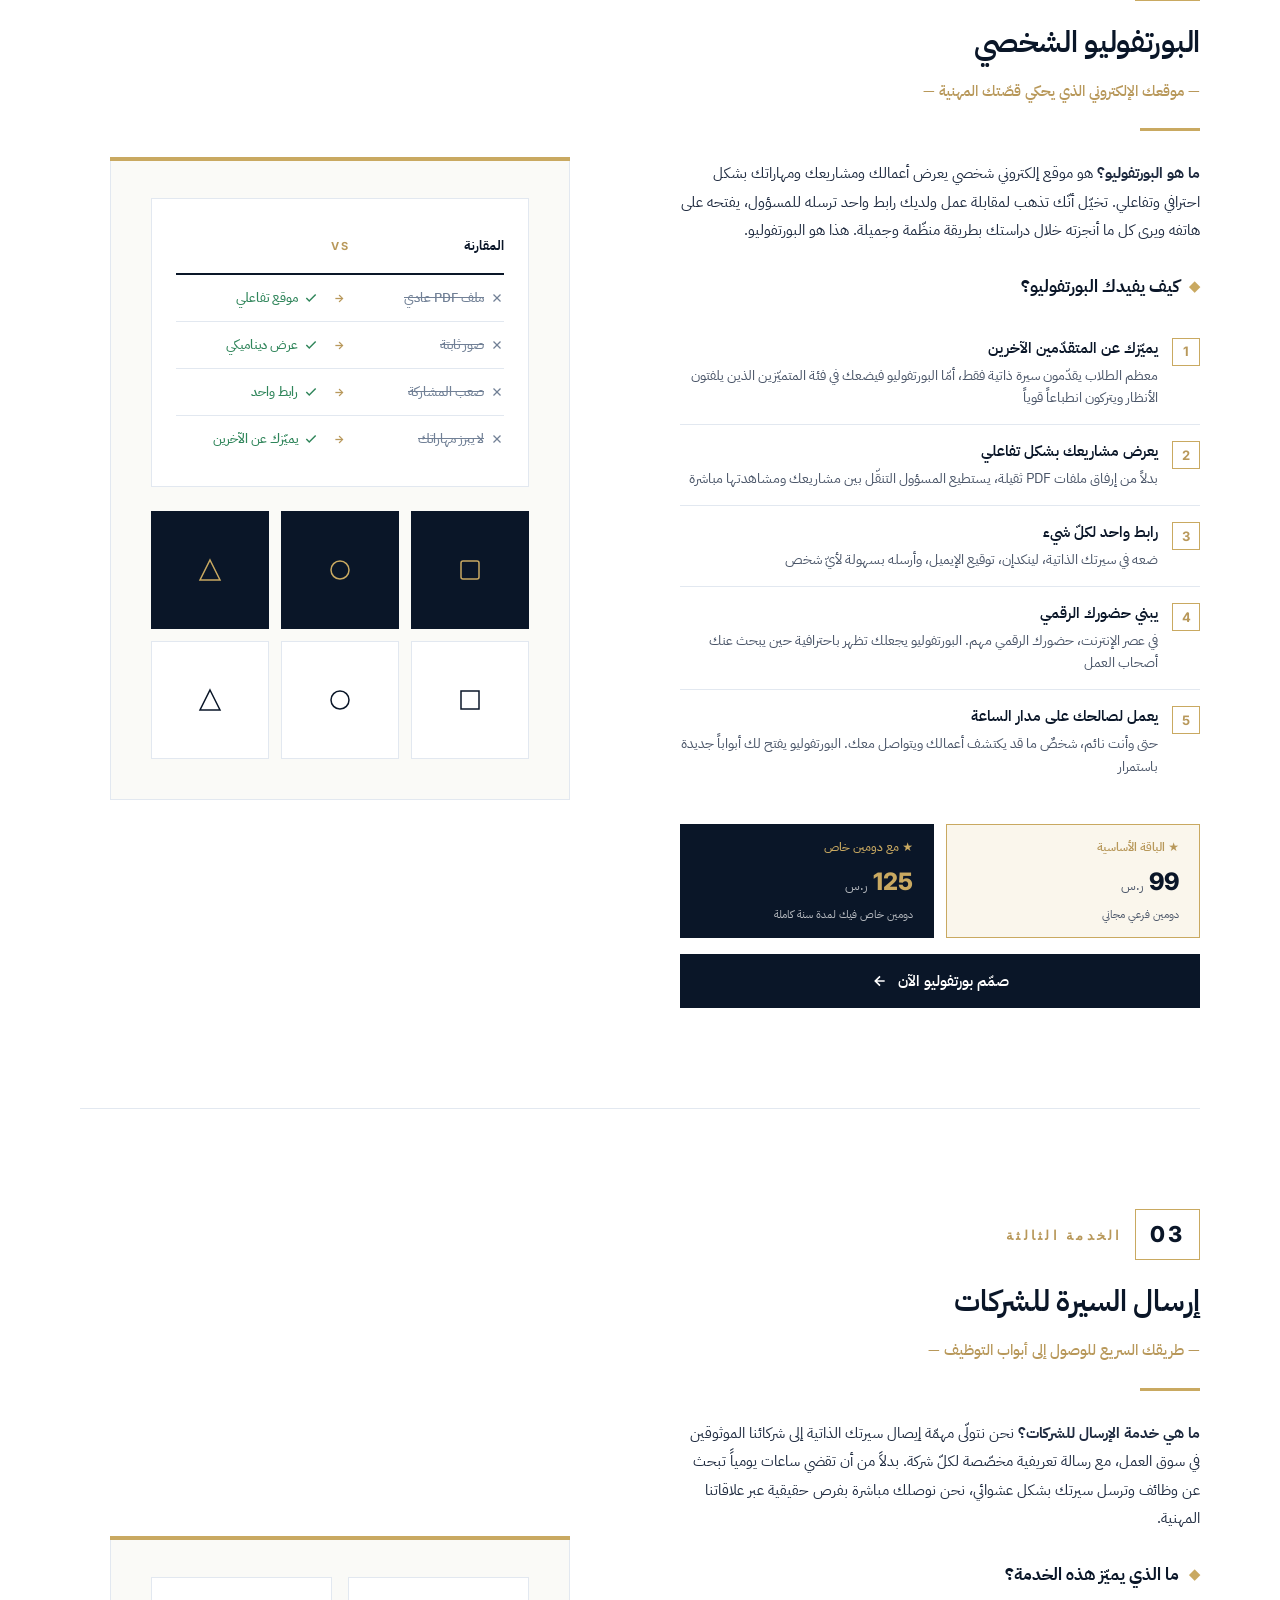
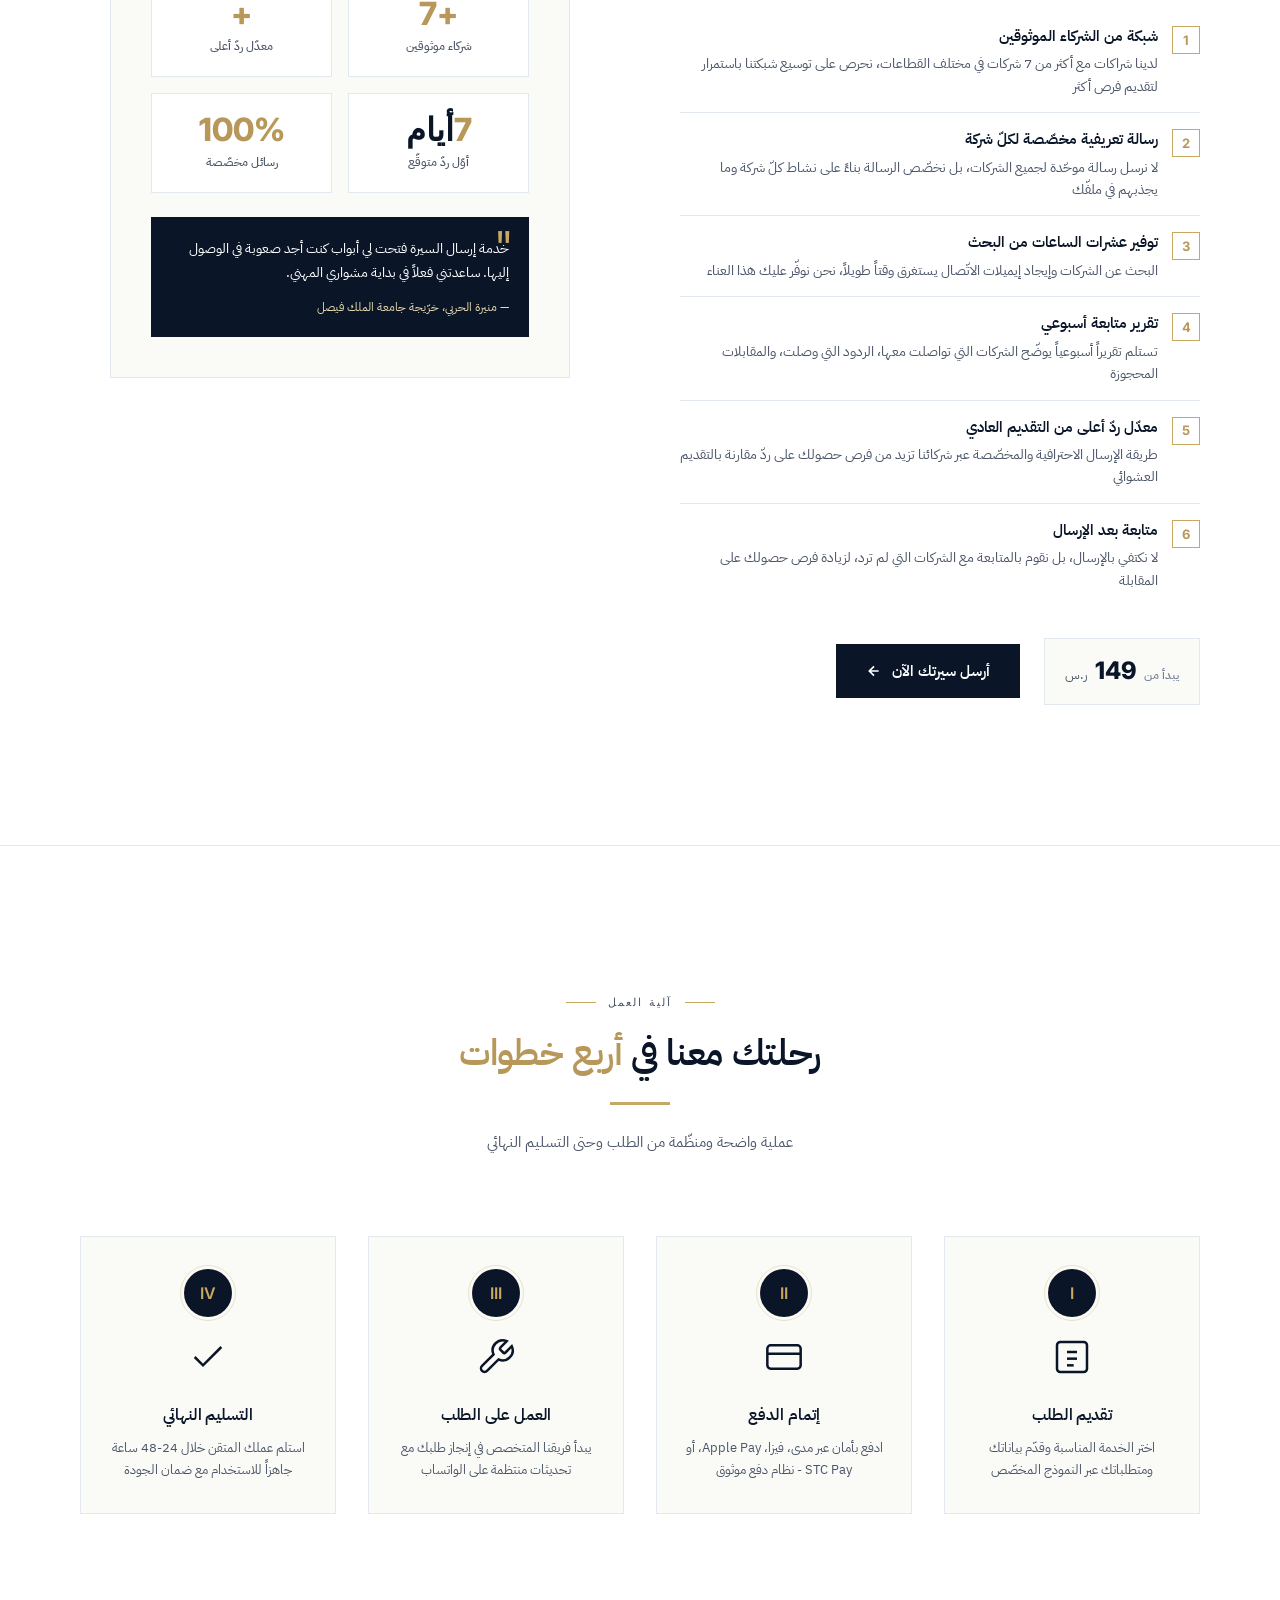
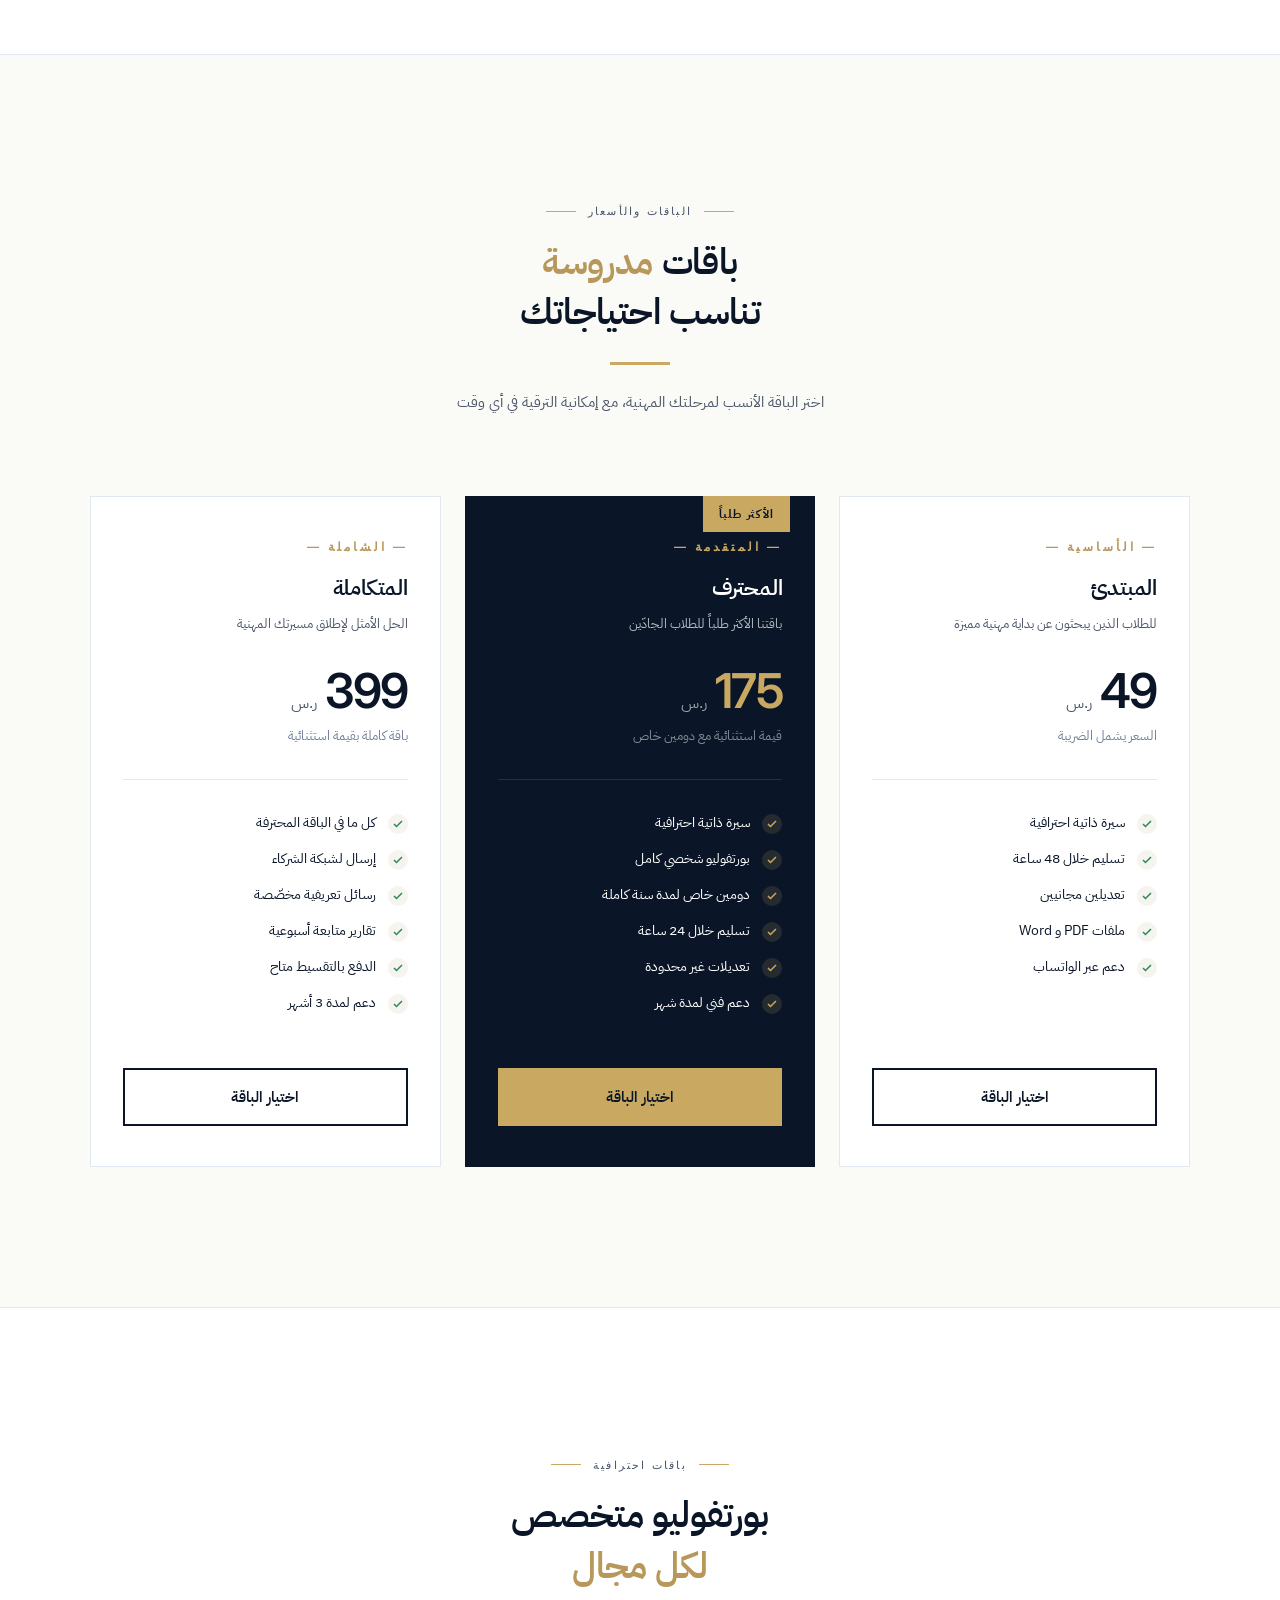
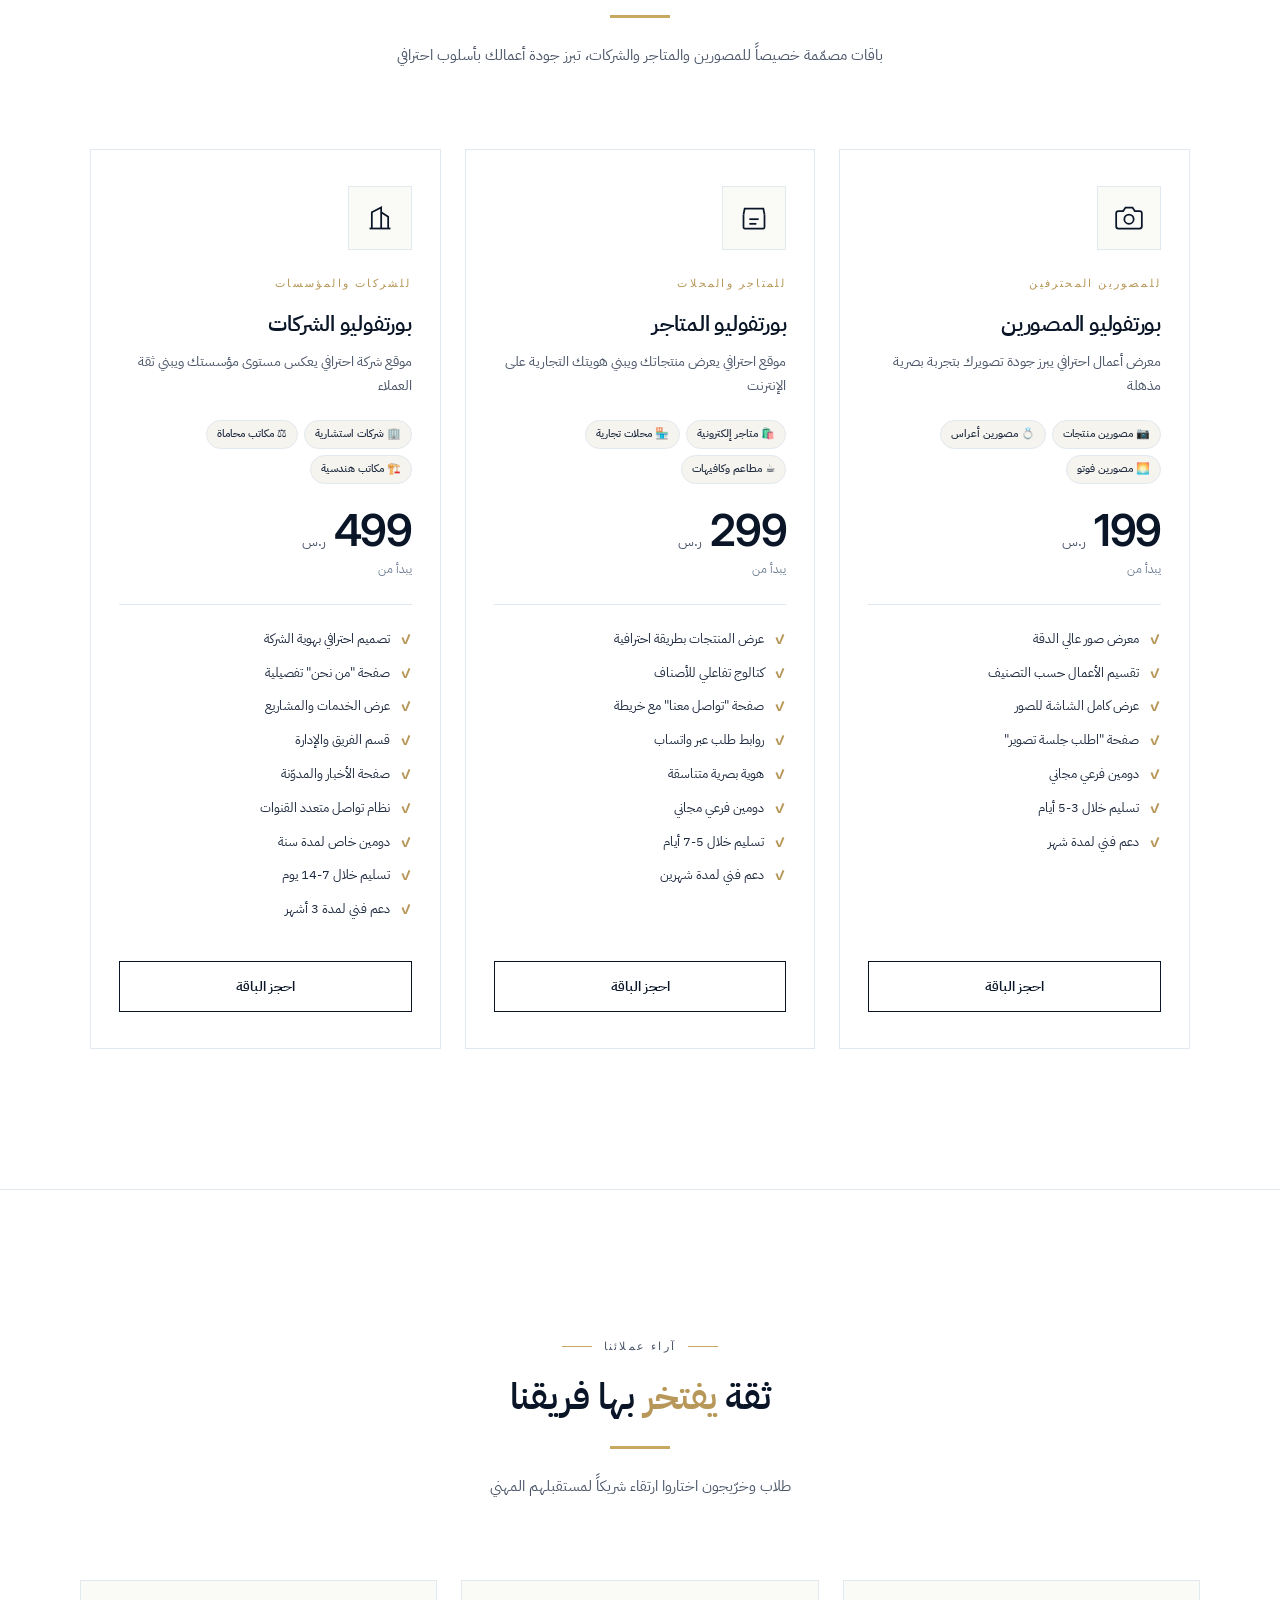
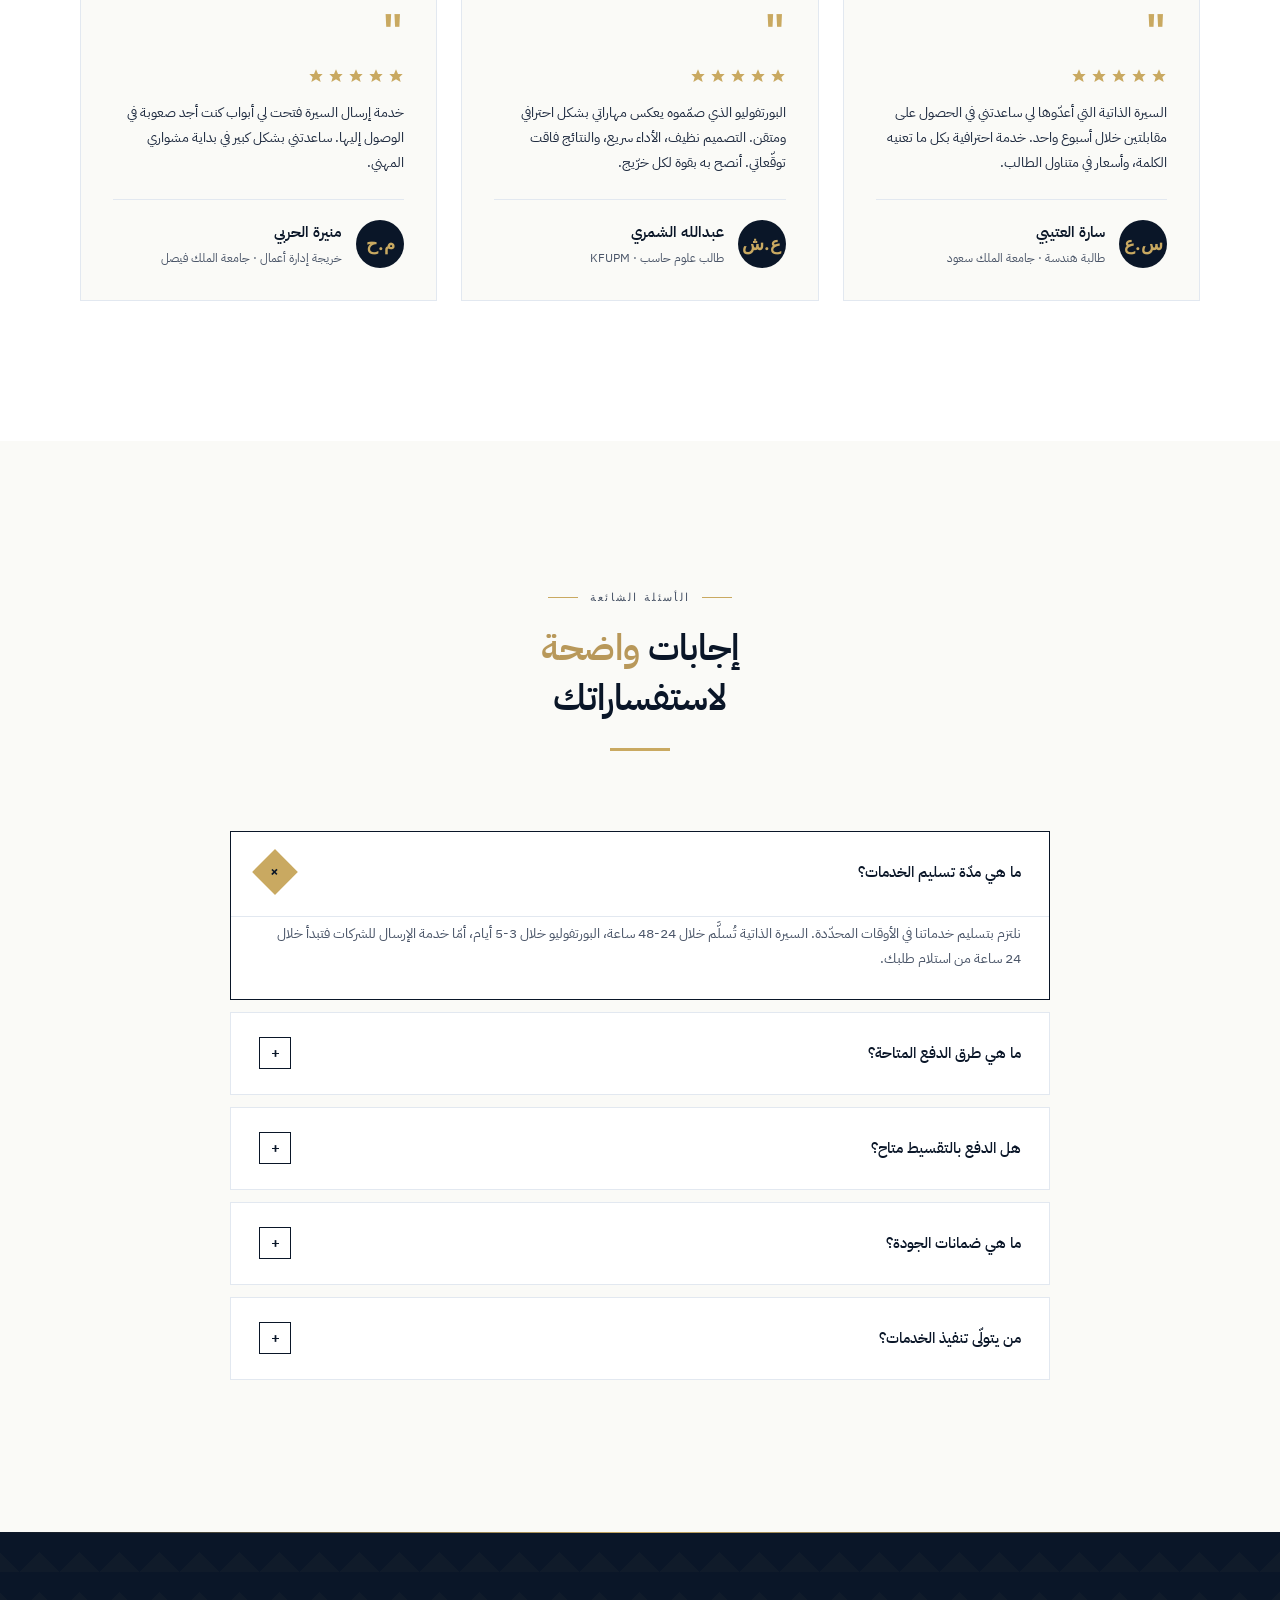
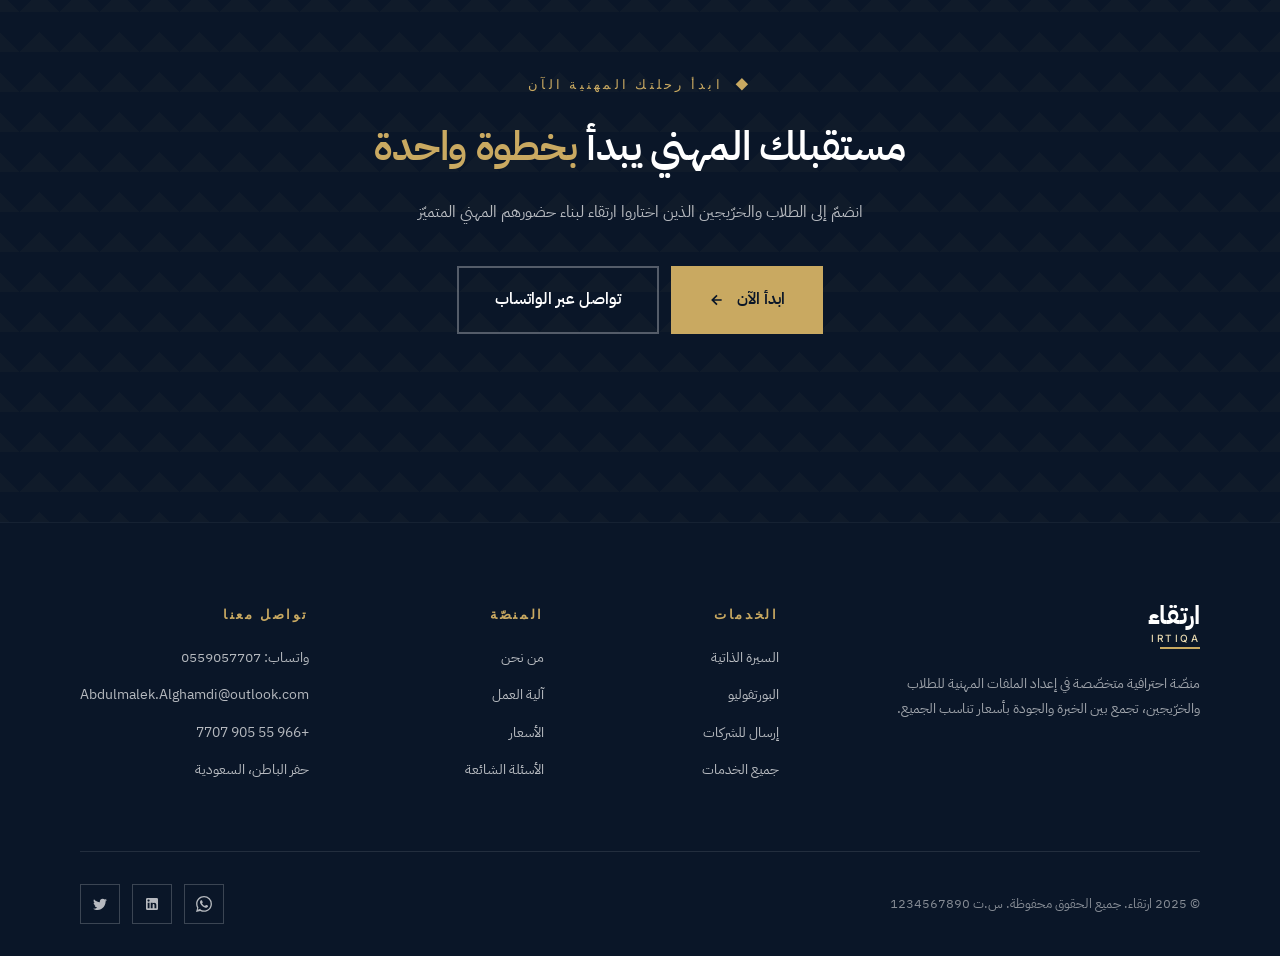
==== commit bda1fdd9: "Update index.html" ====
--- a/index.html
+++ b/index.html
@@ -1944,6 +1944,210 @@
   color: var(--navy);
 }
 
+/* ============== PROFESSIONAL PACKAGES ============== */
+.pro-packages {
+  padding: 140px 0;
+  background: var(--paper);
+  border-top: 1px solid var(--border);
+}
+
+.pro-grid {
+  display: grid;
+  grid-template-columns: 1fr;
+  gap: 24px;
+  max-width: 1100px;
+  margin: 0 auto;
+}
+@media (min-width: 768px) { .pro-grid { grid-template-columns: repeat(3, 1fr); } }
+
+.pro-card {
+  background: var(--paper);
+  border: 1px solid var(--border);
+  padding: 36px 28px;
+  position: relative;
+  display: flex;
+  flex-direction: column;
+  transition: all 0.4s cubic-bezier(0.4, 0, 0.2, 1);
+  overflow: hidden;
+}
+
+.pro-card::before {
+  content: '';
+  position: absolute;
+  top: 0;
+  left: 0;
+  right: 0;
+  height: 3px;
+  background: var(--gold);
+  transform: scaleX(0);
+  transform-origin: right;
+  transition: transform 0.4s;
+}
+
+.pro-card:hover {
+  border-color: var(--navy);
+  transform: translateY(-6px);
+  box-shadow: 0 20px 40px rgba(10, 22, 40, 0.1);
+}
+.pro-card:hover::before {
+  transform: scaleX(1);
+  transform-origin: left;
+}
+
+.pro-icon-wrap {
+  width: 64px;
+  height: 64px;
+  background: var(--bg);
+  border: 1px solid var(--border);
+  display: grid;
+  place-items: center;
+  margin-bottom: 24px;
+  transition: all 0.3s;
+}
+.pro-card:hover .pro-icon-wrap {
+  background: var(--navy);
+  border-color: var(--navy);
+  color: var(--gold);
+}
+
+.pro-icon-wrap svg {
+  width: 28px;
+  height: 28px;
+  color: var(--navy);
+  transition: color 0.3s;
+}
+.pro-card:hover .pro-icon-wrap svg {
+  color: var(--gold);
+}
+
+.pro-eyebrow {
+  font-family: 'Inter', sans-serif;
+  font-size: 11px;
+  font-weight: 500;
+  color: var(--gold-2);
+  text-transform: uppercase;
+  letter-spacing: 0.2em;
+  margin-bottom: 12px;
+}
+
+.pro-name {
+  font-family: 'IBM Plex Sans Arabic', sans-serif;
+  font-weight: 600;
+  font-size: 22px;
+  color: var(--navy);
+  margin-bottom: 8px;
+  letter-spacing: -0.01em;
+}
+
+.pro-desc {
+  font-size: 14px;
+  color: var(--ink-3);
+  line-height: 1.7;
+  margin-bottom: 20px;
+  font-weight: 400;
+  min-height: 50px;
+}
+
+.pro-target {
+  display: flex;
+  flex-wrap: wrap;
+  gap: 6px;
+  margin-bottom: 24px;
+}
+
+.pro-target-tag {
+  font-size: 11px;
+  padding: 4px 10px;
+  background: var(--bg-2);
+  border: 1px solid var(--border);
+  border-radius: 100px;
+  color: var(--ink-2);
+  font-weight: 500;
+}
+
+.pro-price-block {
+  margin-bottom: 24px;
+  padding-bottom: 24px;
+  border-bottom: 1px solid var(--border);
+}
+
+.pro-price {
+  display: flex;
+  align-items: baseline;
+  gap: 8px;
+}
+
+.pro-price-amount {
+  font-family: 'Inter', sans-serif;
+  font-weight: 600;
+  font-size: 44px;
+  line-height: 1;
+  letter-spacing: -0.03em;
+  color: var(--navy);
+}
+
+.pro-price-currency {
+  font-size: 14px;
+  color: var(--ink-3);
+  font-weight: 400;
+}
+
+.pro-price-note {
+  font-size: 12px;
+  color: var(--ink-4);
+  margin-top: 6px;
+}
+
+.pro-features {
+  list-style: none;
+  margin-bottom: 28px;
+  flex: 1;
+}
+
+.pro-features li {
+  display: flex;
+  align-items: flex-start;
+  gap: 10px;
+  margin-bottom: 12px;
+  font-size: 13px;
+  line-height: 1.6;
+  color: var(--ink-2);
+}
+
+.pro-features li::before {
+  content: '✓';
+  color: var(--gold-2);
+  font-weight: 700;
+  flex-shrink: 0;
+  margin-top: 1px;
+}
+
+.pro-cta {
+  display: block;
+  text-align: center;
+  padding: 14px 24px;
+  font-family: 'IBM Plex Sans Arabic', sans-serif;
+  font-weight: 600;
+  font-size: 14px;
+  text-decoration: none;
+  border: 1.5px solid var(--navy);
+  background: transparent;
+  color: var(--navy);
+  cursor: pointer;
+  transition: all 0.3s;
+  width: 100%;
+  font-family: inherit;
+}
+.pro-cta:hover {
+  background: var(--navy);
+  color: var(--gold);
+}
+
+[data-theme="dark"] .pro-name { color: var(--ink); }
+[data-theme="dark"] .pro-price-amount { color: var(--ink); }
+[data-theme="dark"] .pro-cta { color: var(--ink); border-color: var(--gold); }
+[data-theme="dark"] .pro-cta:hover { background: var(--gold); color: var(--navy); }
+
 /* ============== TESTIMONIALS ============== */
 .testimonials {
   padding: 140px 0;
@@ -2595,10 +2799,10 @@
 
     <div class="nav-links">
       <a href="#services" class="nav-link">الخدمات</a>
-      <a href="#details" class="nav-link">تفاصيل الخدمات</a>
       <a href="#examples" class="nav-link">أعمالنا</a>
+      <a href="#pricing" class="nav-link">الأسعار</a>
+      <a href="#pro-packages" class="nav-link">باقات احترافية</a>
       <a href="#how" class="nav-link">آلية العمل</a>
-      <a href="#pricing" class="nav-link">الأسعار</a>
     </div>
 
     <div class="nav-cta">
@@ -3540,6 +3744,155 @@
   </div>
 </section>
 
+<!-- ========== PROFESSIONAL PACKAGES ========== -->
+<section class="pro-packages" id="pro-packages">
+  <div class="container">
+    <div class="section-header">
+      <div class="section-eyebrow">
+        <span class="line"></span>
+        <span>باقات احترافية</span>
+        <span class="line"></span>
+      </div>
+      <h2 class="section-h2">
+        بورتفوليو متخصص<br>
+        <span class="accent">لكل مجال</span>
+      </h2>
+      <div class="section-h2-divider"></div>
+      <p class="section-sub">
+        باقات مصمّمة خصيصاً للمصورين والمتاجر والشركات، تبرز جودة أعمالك بأسلوب احترافي
+      </p>
+    </div>
+
+    <div class="pro-grid">
+      <!-- باقة المصورين -->
+      <div class="pro-card">
+        <div class="pro-icon-wrap">
+          <svg viewBox="0 0 24 24" fill="none" stroke="currentColor" stroke-width="1.5">
+            <path d="M23 19a2 2 0 0 1-2 2H3a2 2 0 0 1-2-2V8a2 2 0 0 1 2-2h4l2-3h6l2 3h4a2 2 0 0 1 2 2z"/>
+            <circle cx="12" cy="13" r="4"/>
+          </svg>
+        </div>
+        <div class="pro-eyebrow">للمصورين المحترفين</div>
+        <h3 class="pro-name">بورتفوليو المصورين</h3>
+        <p class="pro-desc">معرض أعمال احترافي يبرز جودة تصويرك بتجربة بصرية مذهلة</p>
+
+        <div class="pro-target">
+          <span class="pro-target-tag">📷 مصورين منتجات</span>
+          <span class="pro-target-tag">💍 مصورين أعراس</span>
+          <span class="pro-target-tag">🌅 مصورين فوتو</span>
+        </div>
+
+        <div class="pro-price-block">
+          <div class="pro-price">
+            <span class="pro-price-amount">199</span>
+            <span class="pro-price-currency">ر.س</span>
+          </div>
+          <p class="pro-price-note">يبدأ من</p>
+        </div>
+
+        <ul class="pro-features">
+          <li>معرض صور عالي الدقة</li>
+          <li>تقسيم الأعمال حسب التصنيف</li>
+          <li>عرض كامل الشاشة للصور</li>
+          <li>صفحة "اطلب جلسة تصوير"</li>
+          <li>دومين فرعي مجاني</li>
+          <li>تسليم خلال 3-5 أيام</li>
+          <li>دعم فني لمدة شهر</li>
+        </ul>
+
+        <button class="pro-cta" data-service="photographer">احجز الباقة</button>
+      </div>
+
+      <!-- باقة المتاجر -->
+      <div class="pro-card">
+        <div class="pro-icon-wrap">
+          <svg viewBox="0 0 24 24" fill="none" stroke="currentColor" stroke-width="1.5">
+            <path d="M3 9l1-5h16l1 5"/>
+            <path d="M3 9v11a1 1 0 001 1h16a1 1 0 001-1V9"/>
+            <path d="M8 13h8"/>
+            <path d="M8 17h6"/>
+          </svg>
+        </div>
+        <div class="pro-eyebrow">للمتاجر والمحلات</div>
+        <h3 class="pro-name">بورتفوليو المتاجر</h3>
+        <p class="pro-desc">موقع احترافي يعرض منتجاتك ويبني هويتك التجارية على الإنترنت</p>
+
+        <div class="pro-target">
+          <span class="pro-target-tag">🛍️ متاجر إلكترونية</span>
+          <span class="pro-target-tag">🏪 محلات تجارية</span>
+          <span class="pro-target-tag">☕ مطاعم وكافيهات</span>
+        </div>
+
+        <div class="pro-price-block">
+          <div class="pro-price">
+            <span class="pro-price-amount">299</span>
+            <span class="pro-price-currency">ر.س</span>
+          </div>
+          <p class="pro-price-note">يبدأ من</p>
+        </div>
+
+        <ul class="pro-features">
+          <li>عرض المنتجات بطريقة احترافية</li>
+          <li>كتالوج تفاعلي للأصناف</li>
+          <li>صفحة "تواصل معنا" مع خريطة</li>
+          <li>روابط طلب عبر واتساب</li>
+          <li>هوية بصرية متناسقة</li>
+          <li>دومين فرعي مجاني</li>
+          <li>تسليم خلال 5-7 أيام</li>
+          <li>دعم فني لمدة شهرين</li>
+        </ul>
+
+        <button class="pro-cta" data-service="store">احجز الباقة</button>
+      </div>
+
+      <!-- باقة الشركات -->
+      <div class="pro-card">
+        <div class="pro-icon-wrap">
+          <svg viewBox="0 0 24 24" fill="none" stroke="currentColor" stroke-width="1.5">
+            <path d="M3 21h18"/>
+            <path d="M5 21V7l8-4v18"/>
+            <path d="M19 21V11l-6-4"/>
+            <path d="M9 9v.01"/>
+            <path d="M9 13v.01"/>
+            <path d="M9 17v.01"/>
+          </svg>
+        </div>
+        <div class="pro-eyebrow">للشركات والمؤسسات</div>
+        <h3 class="pro-name">بورتفوليو الشركات</h3>
+        <p class="pro-desc">موقع شركة احترافي يعكس مستوى مؤسستك ويبني ثقة العملاء</p>
+
+        <div class="pro-target">
+          <span class="pro-target-tag">🏢 شركات استشارية</span>
+          <span class="pro-target-tag">⚖️ مكاتب محاماة</span>
+          <span class="pro-target-tag">🏗️ مكاتب هندسية</span>
+        </div>
+
+        <div class="pro-price-block">
+          <div class="pro-price">
+            <span class="pro-price-amount">499</span>
+            <span class="pro-price-currency">ر.س</span>
+          </div>
+          <p class="pro-price-note">يبدأ من</p>
+        </div>
+
+        <ul class="pro-features">
+          <li>تصميم احترافي بهوية الشركة</li>
+          <li>صفحة "من نحن" تفصيلية</li>
+          <li>عرض الخدمات والمشاريع</li>
+          <li>قسم الفريق والإدارة</li>
+          <li>صفحة الأخبار والمدوّنة</li>
+          <li>نظام تواصل متعدد القنوات</li>
+          <li>دومين خاص لمدة سنة</li>
+          <li>تسليم خلال 7-14 يوم</li>
+          <li>دعم فني لمدة 3 أشهر</li>
+        </ul>
+
+        <button class="pro-cta" data-service="company">احجز الباقة</button>
+      </div>
+    </div>
+  </div>
+</section>
+
 <!-- ========== TESTIMONIALS ========== -->
 <section class="testimonials">
   <div class="container">
@@ -3895,7 +4248,10 @@
     'send-cv': { name: 'إرسال السيرة لشبكة الشركاء', price: '149 ر.س' },
     'starter': { name: 'الباقة المبتدئة', price: '49 ر.س' },
     'pro': { name: 'الباقة المحترفة (مع دومين خاص)', price: '175 ر.س' },
-    'full': { name: 'الباقة المتكاملة', price: '399 ر.س' }
+    'full': { name: 'الباقة المتكاملة', price: '399 ر.س' },
+    'photographer': { name: 'بورتفوليو المصورين', price: '199 ر.س' },
+    'store': { name: 'بورتفوليو المتاجر', price: '299 ر.س' },
+    'company': { name: 'بورتفوليو الشركات', price: '499 ر.س' }
   };
 
   // FAQ toggle
@@ -3995,6 +4351,15 @@
       const key = tierKeys[index];
       if (!key) return;
       btn.addEventListener('click', (e) => { e.preventDefault(); openModal(key); });
+    });
+
+    // Professional packages buttons
+    document.querySelectorAll('.pro-cta').forEach(btn => {
+      btn.addEventListener('click', (e) => {
+        e.preventDefault();
+        const serviceKey = btn.getAttribute('data-service');
+        if (serviceKey) openModal(serviceKey);
+      });
     });
 
     // Login button
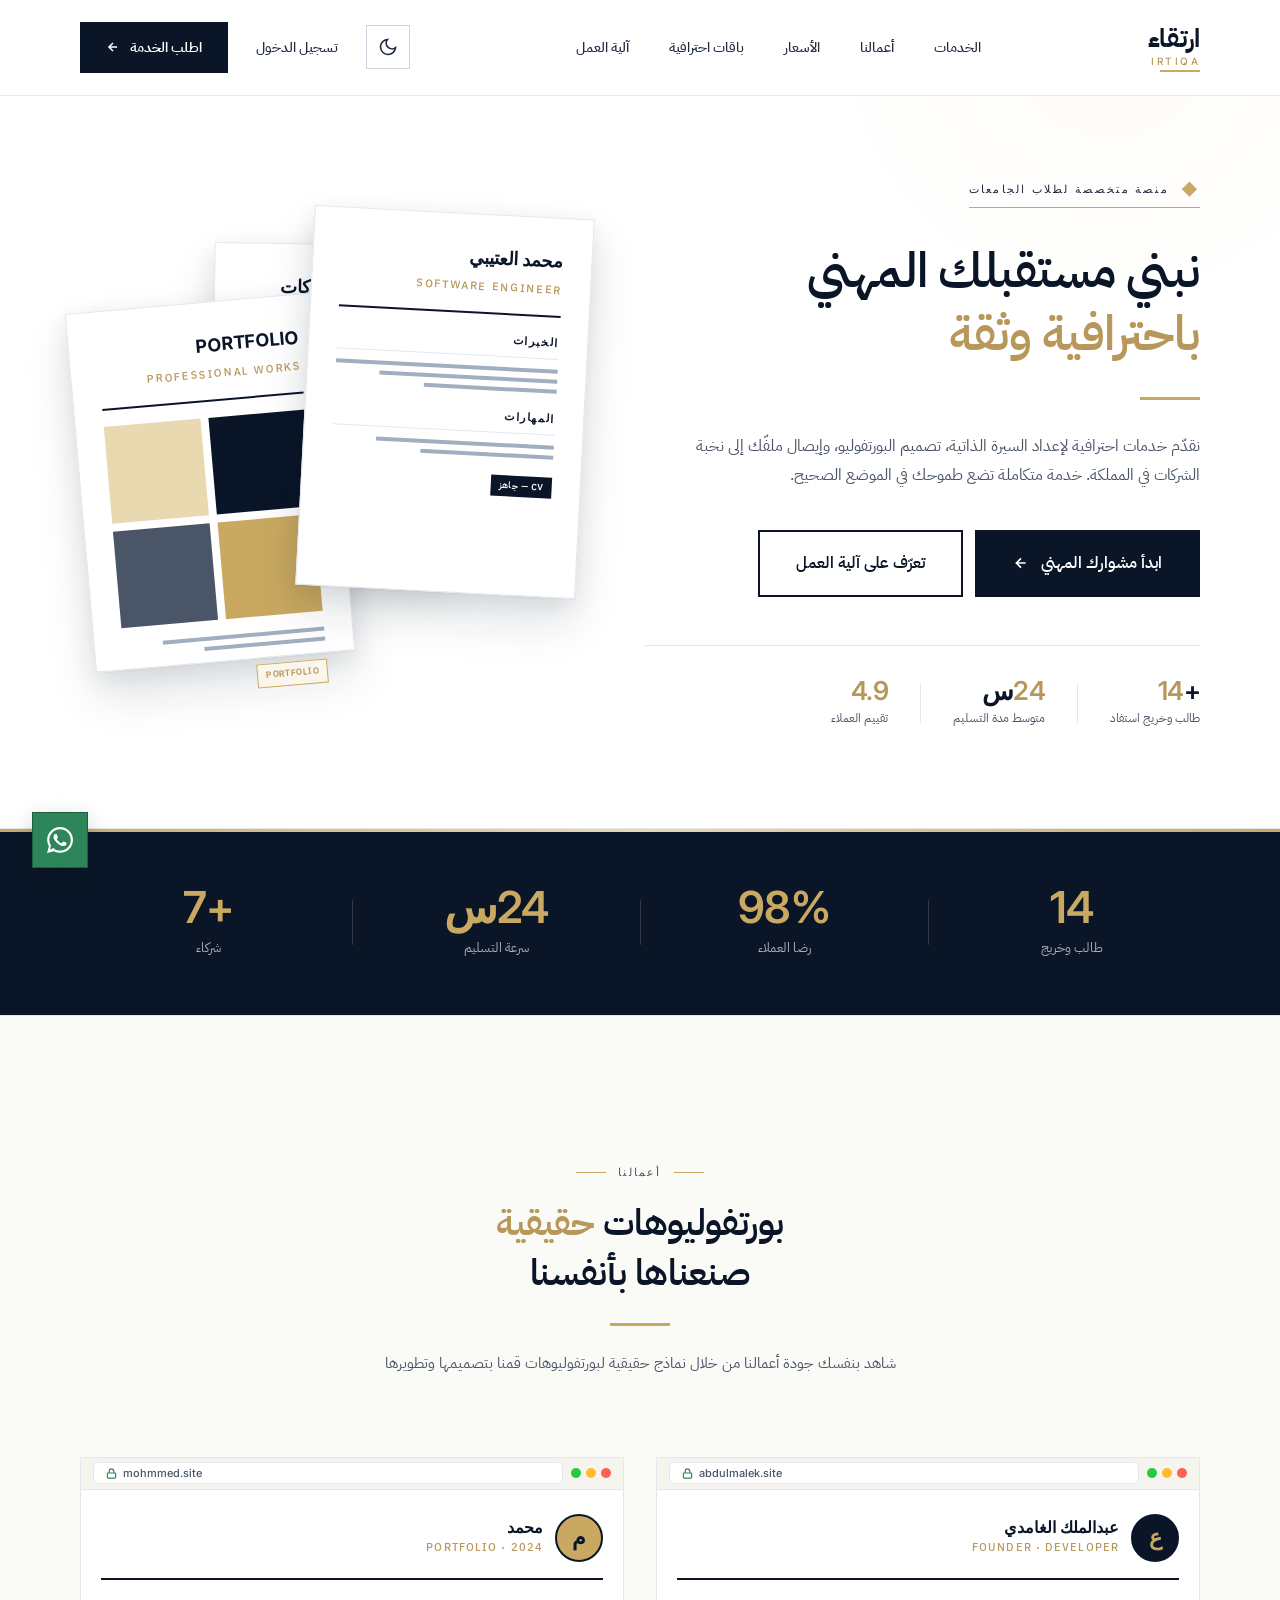
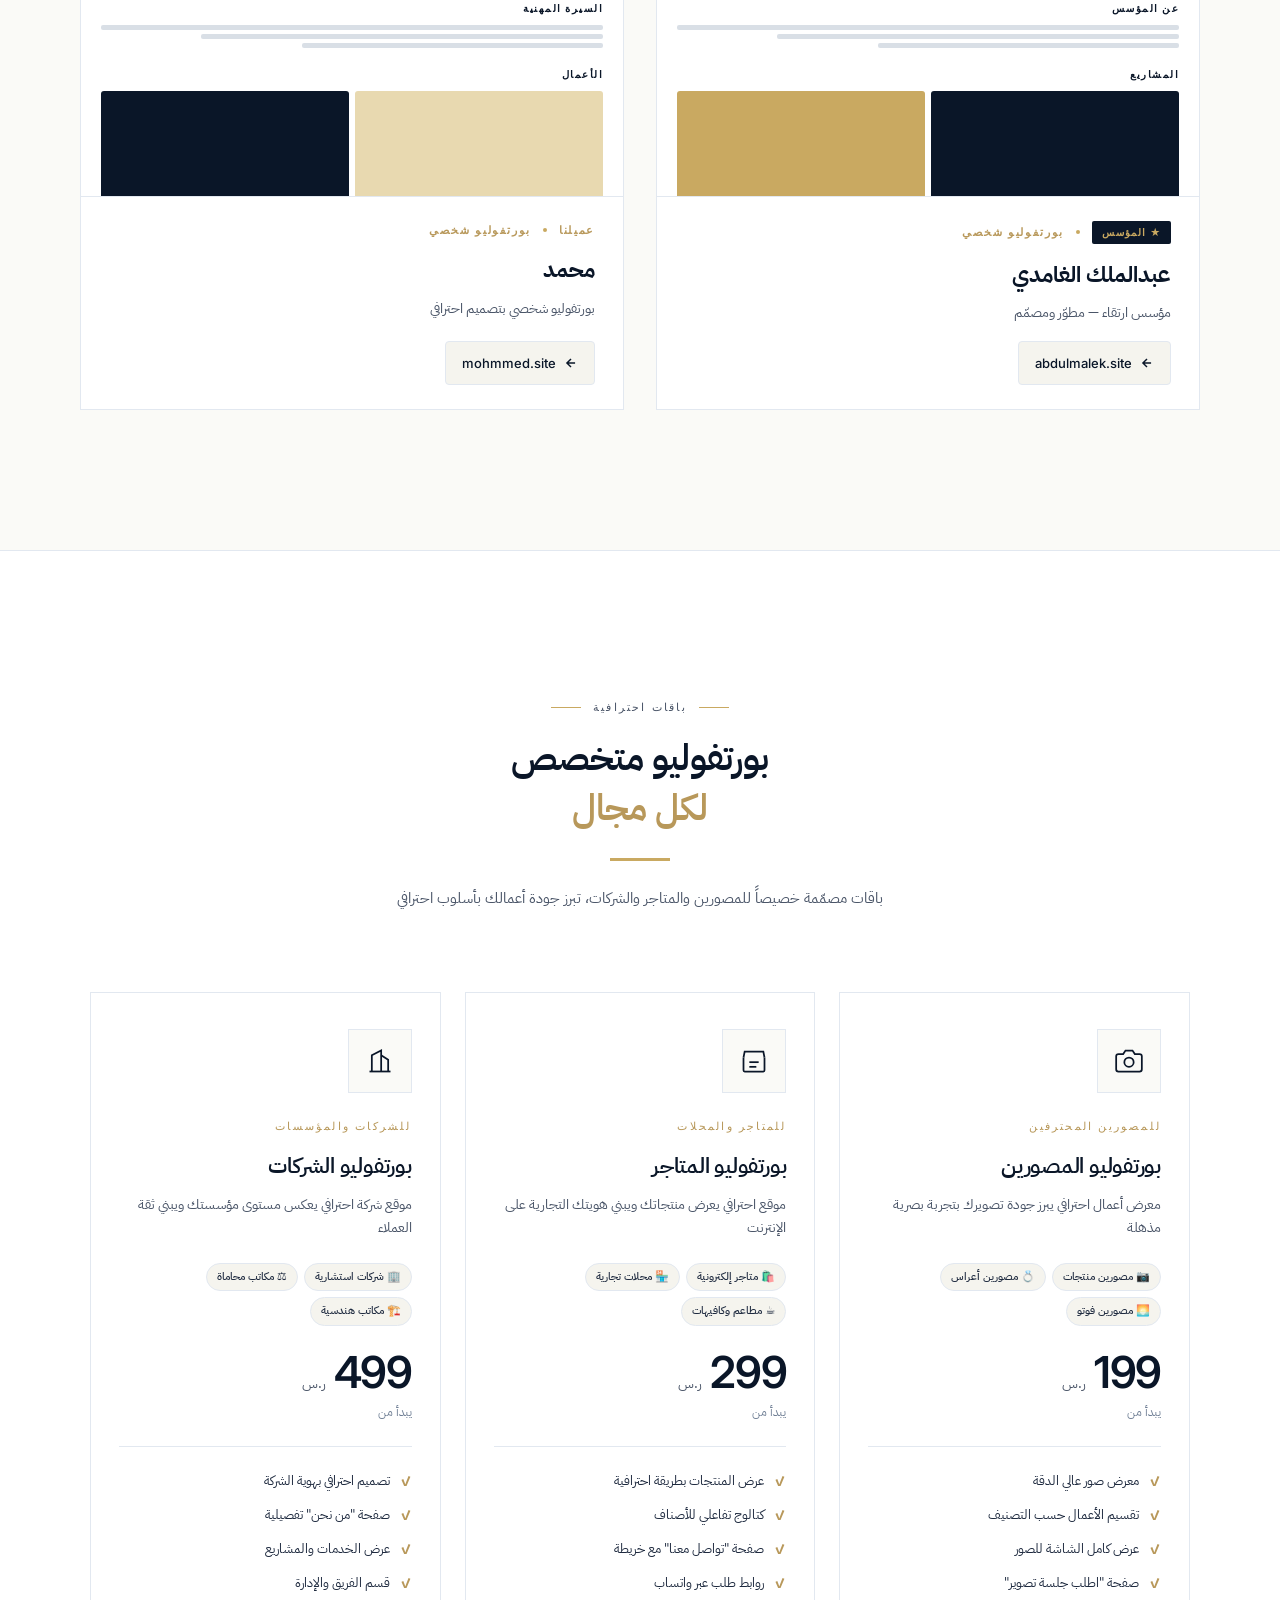
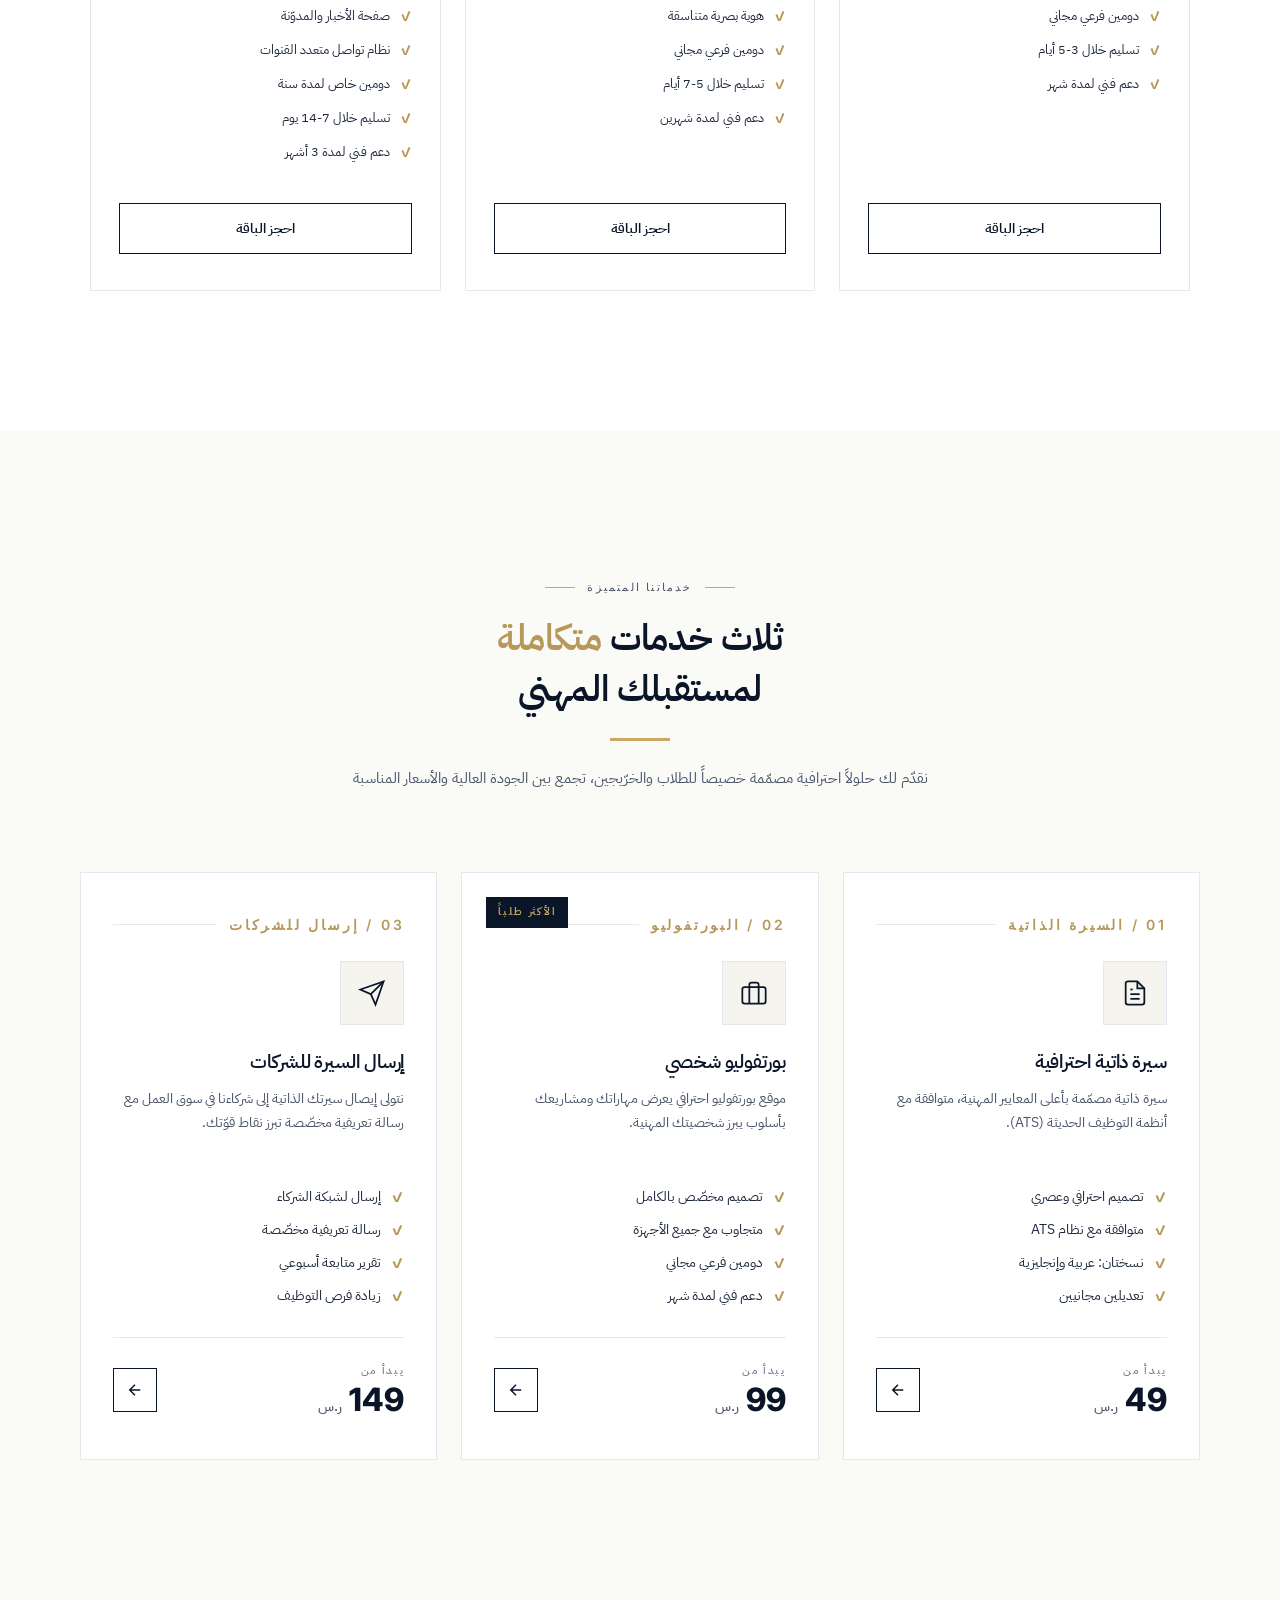
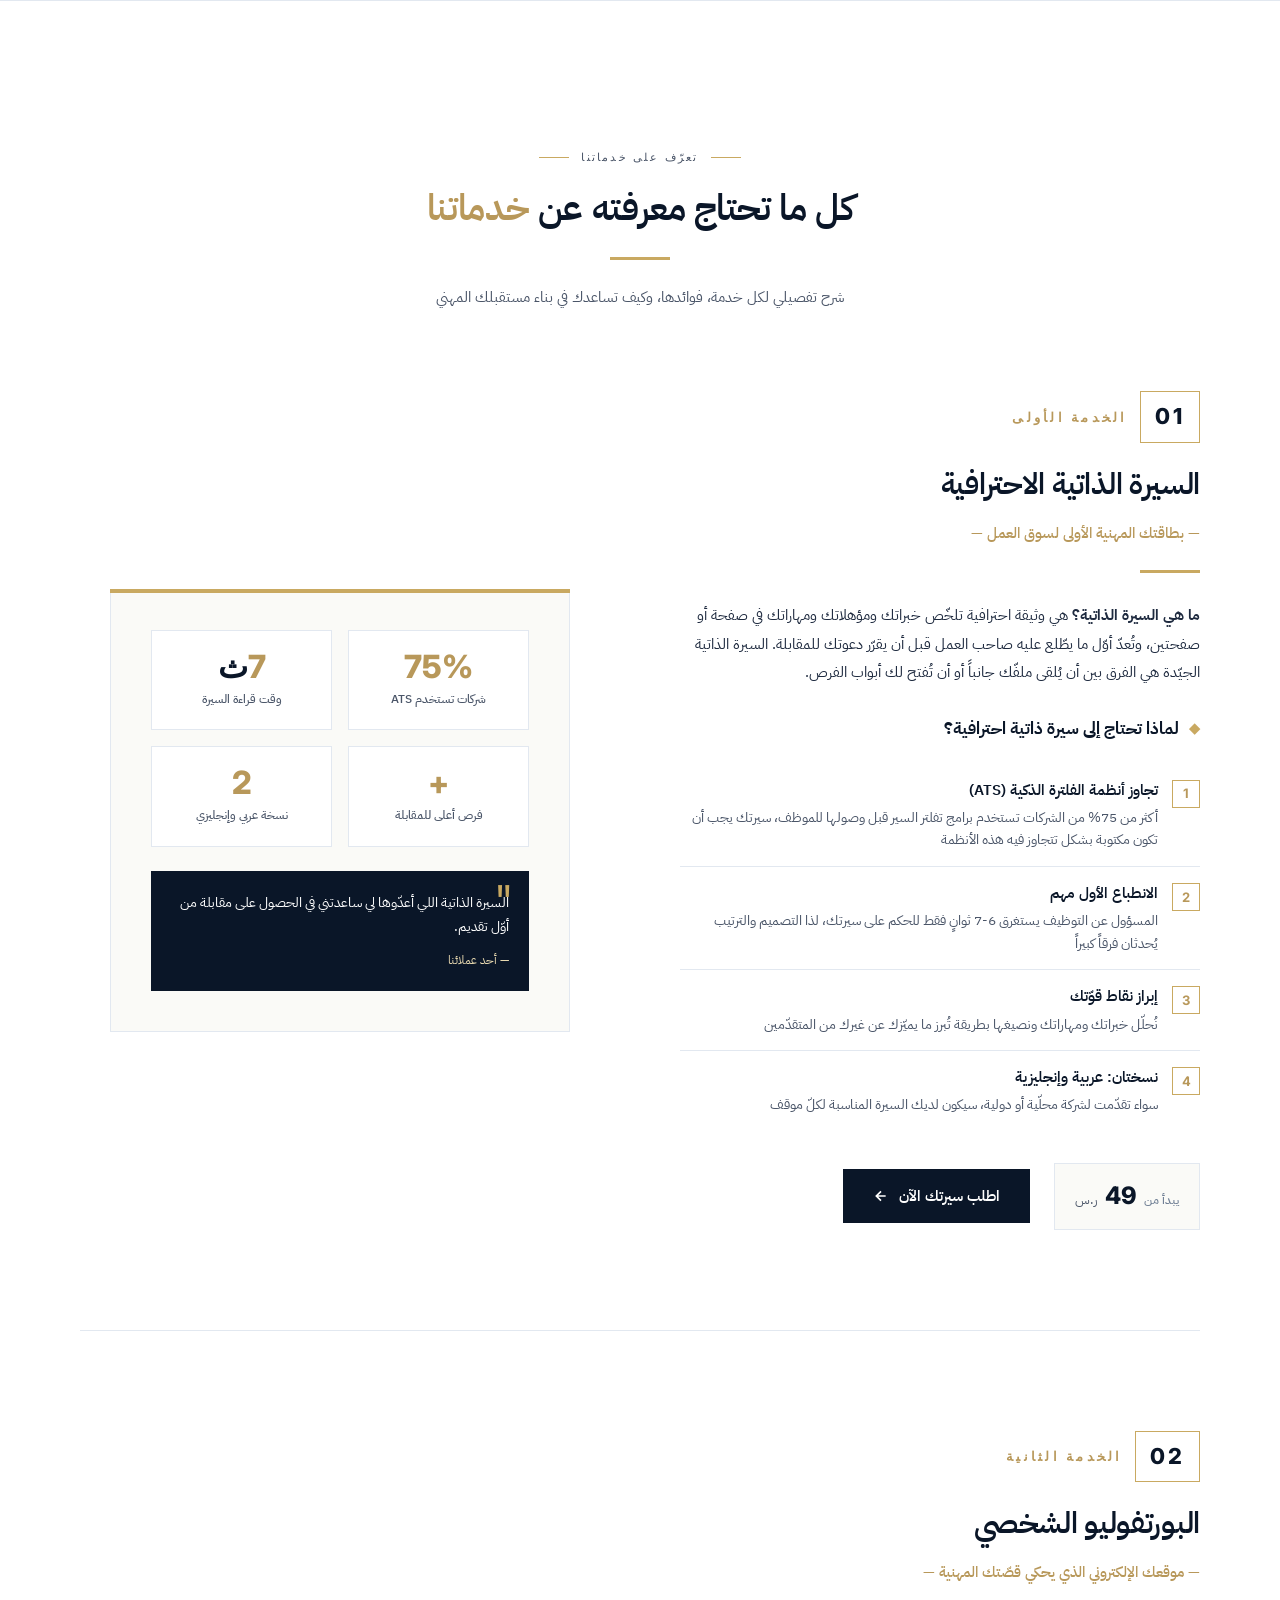
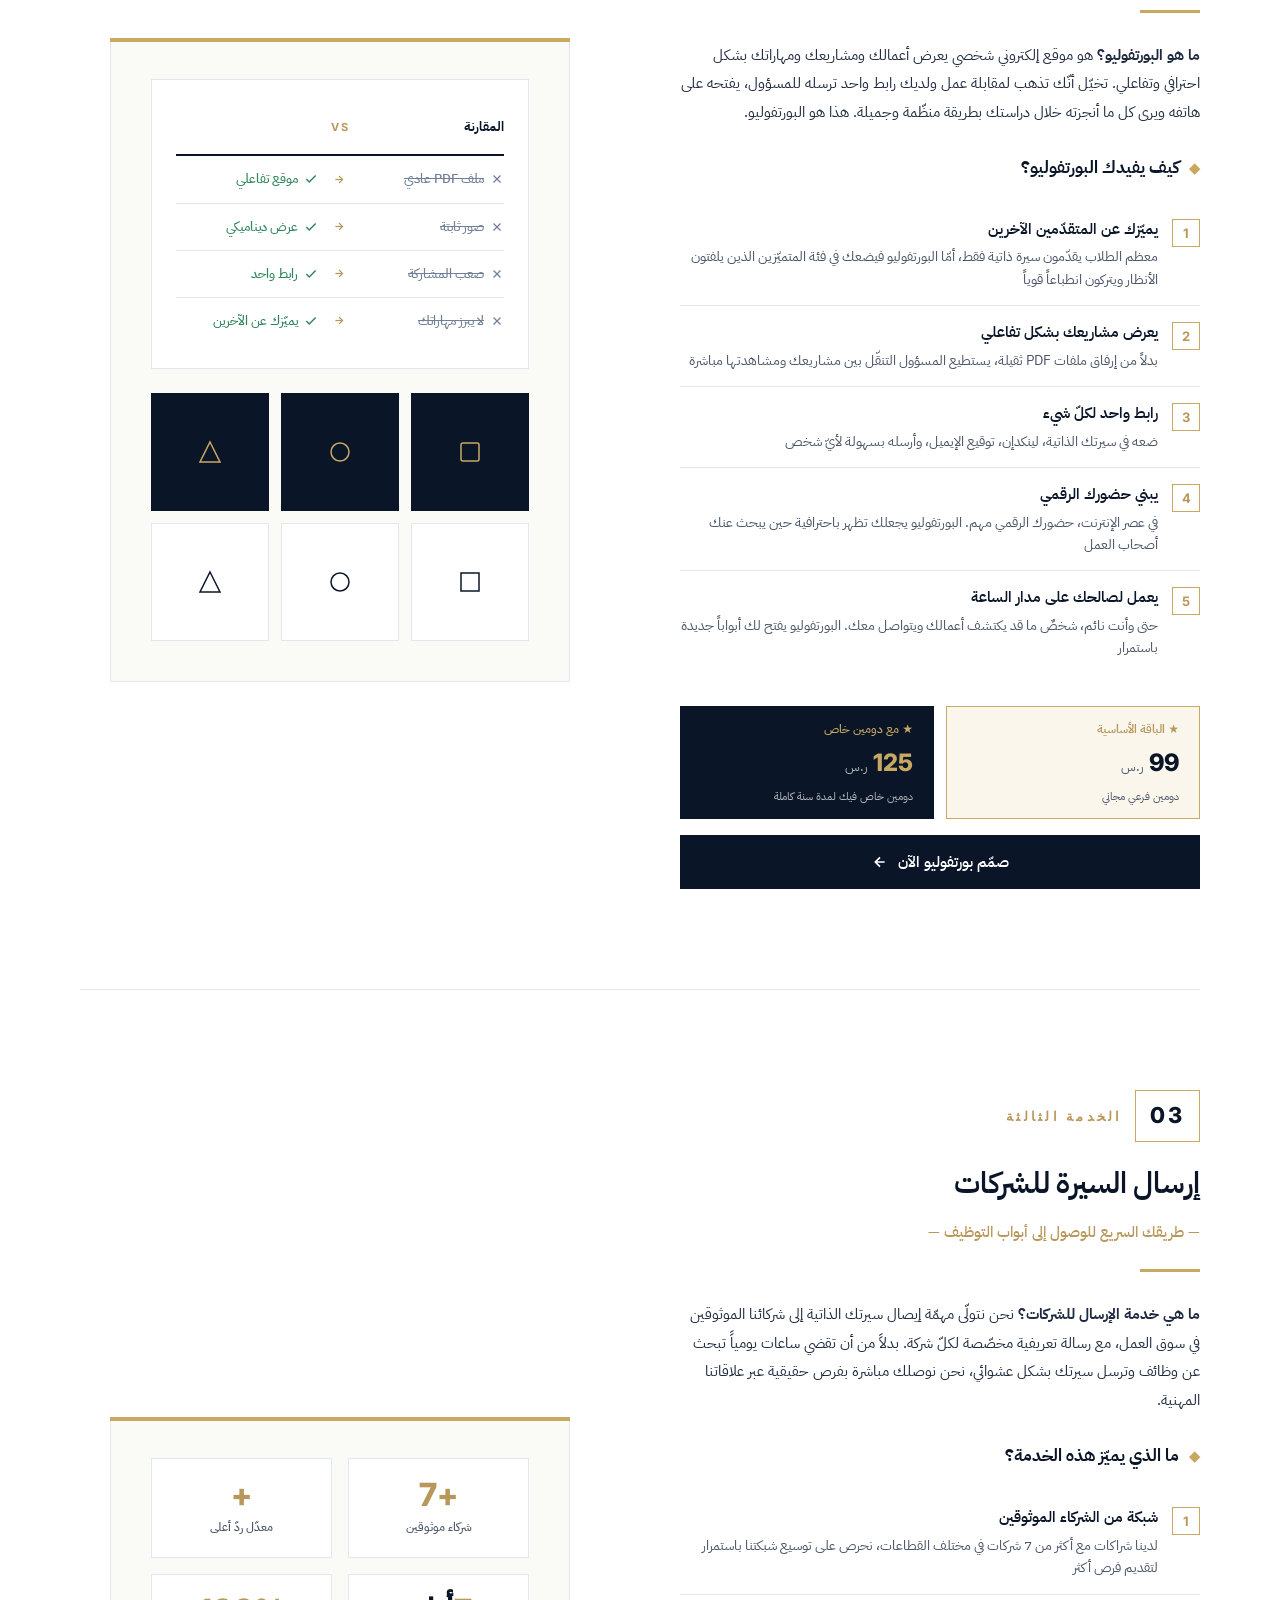
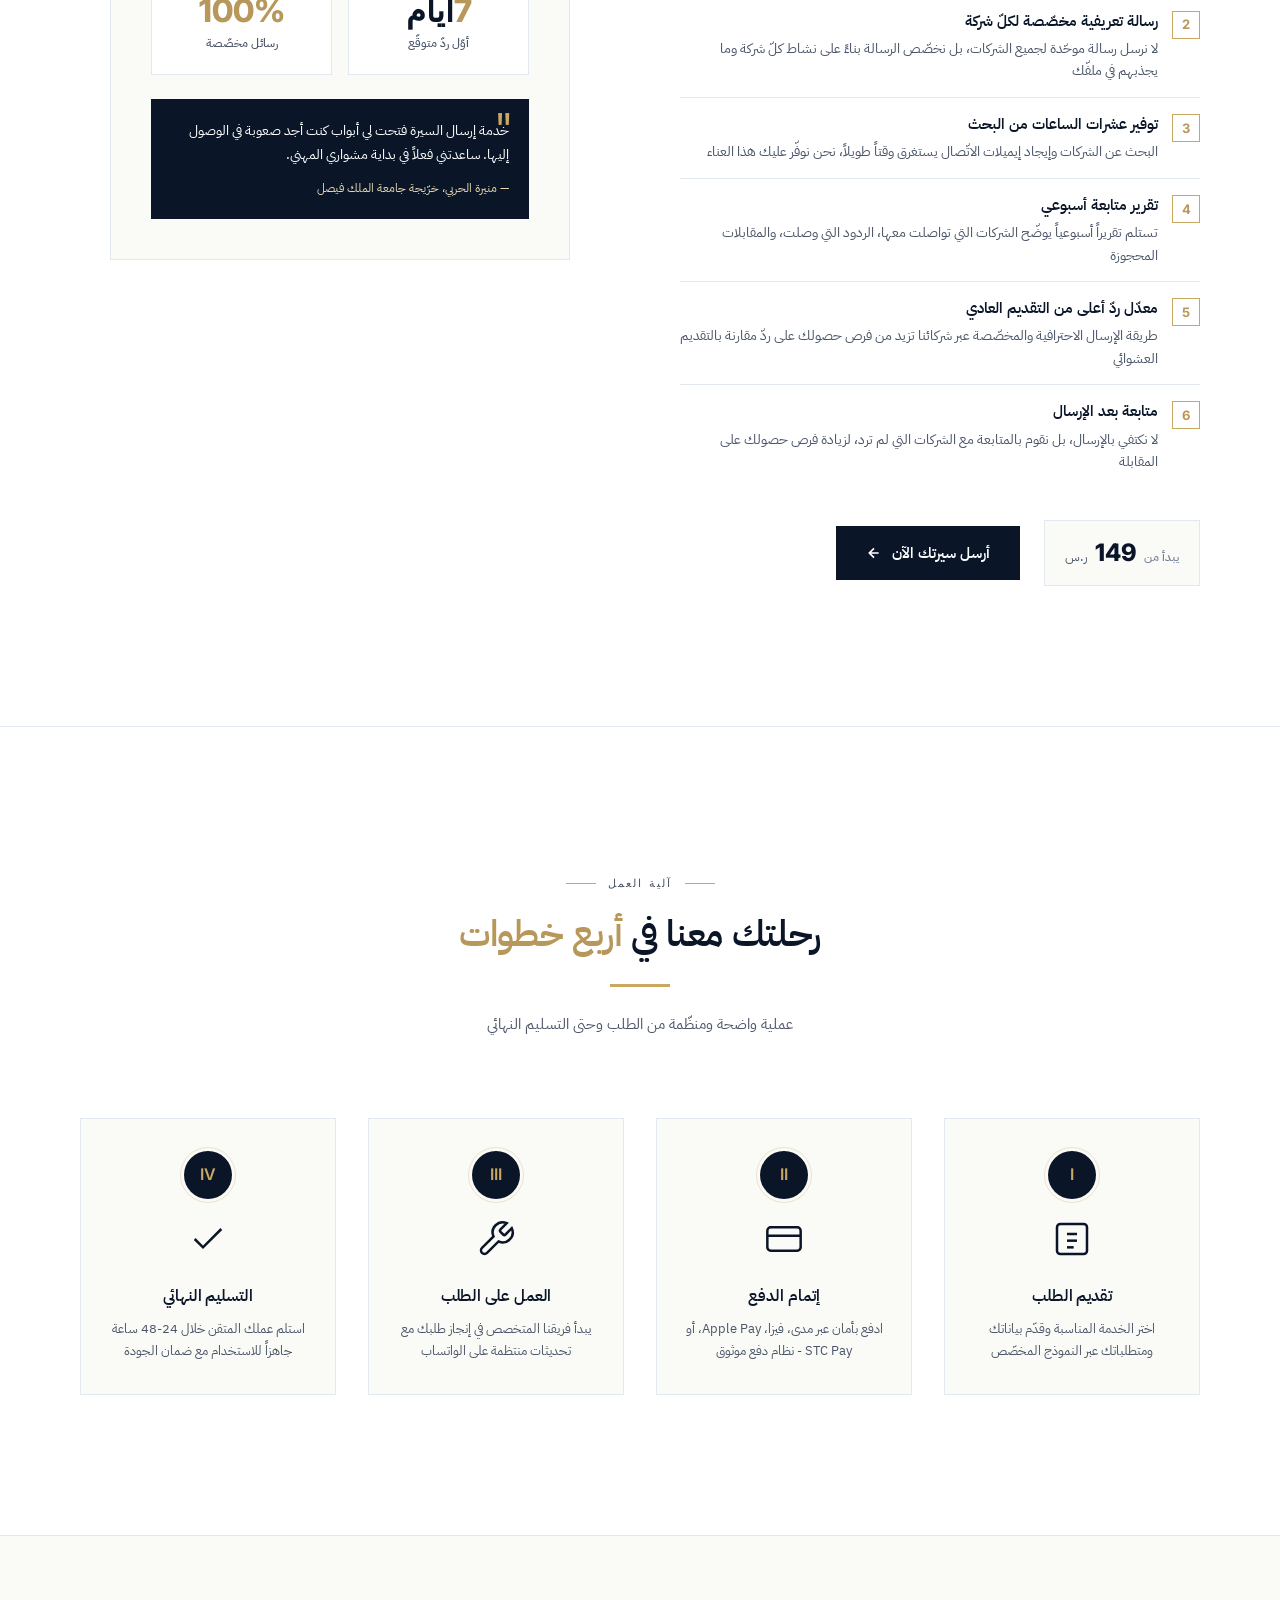
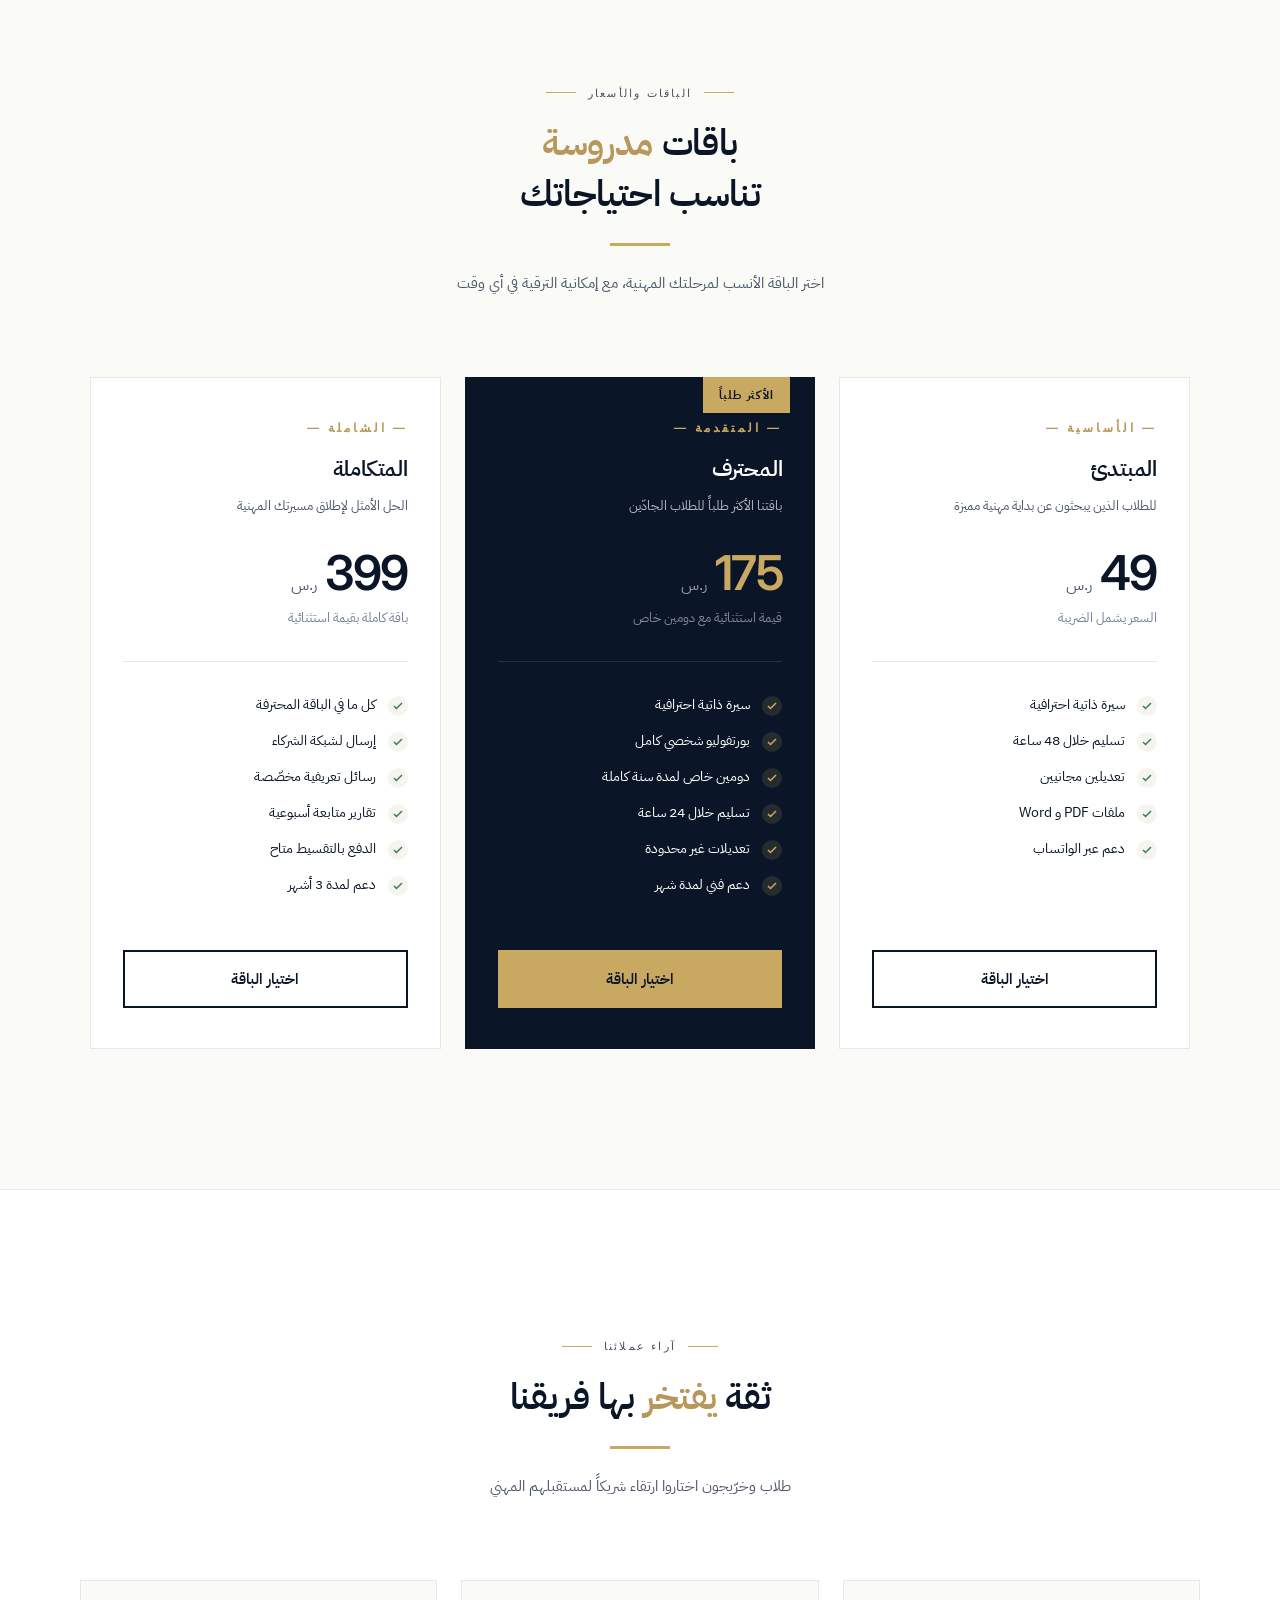
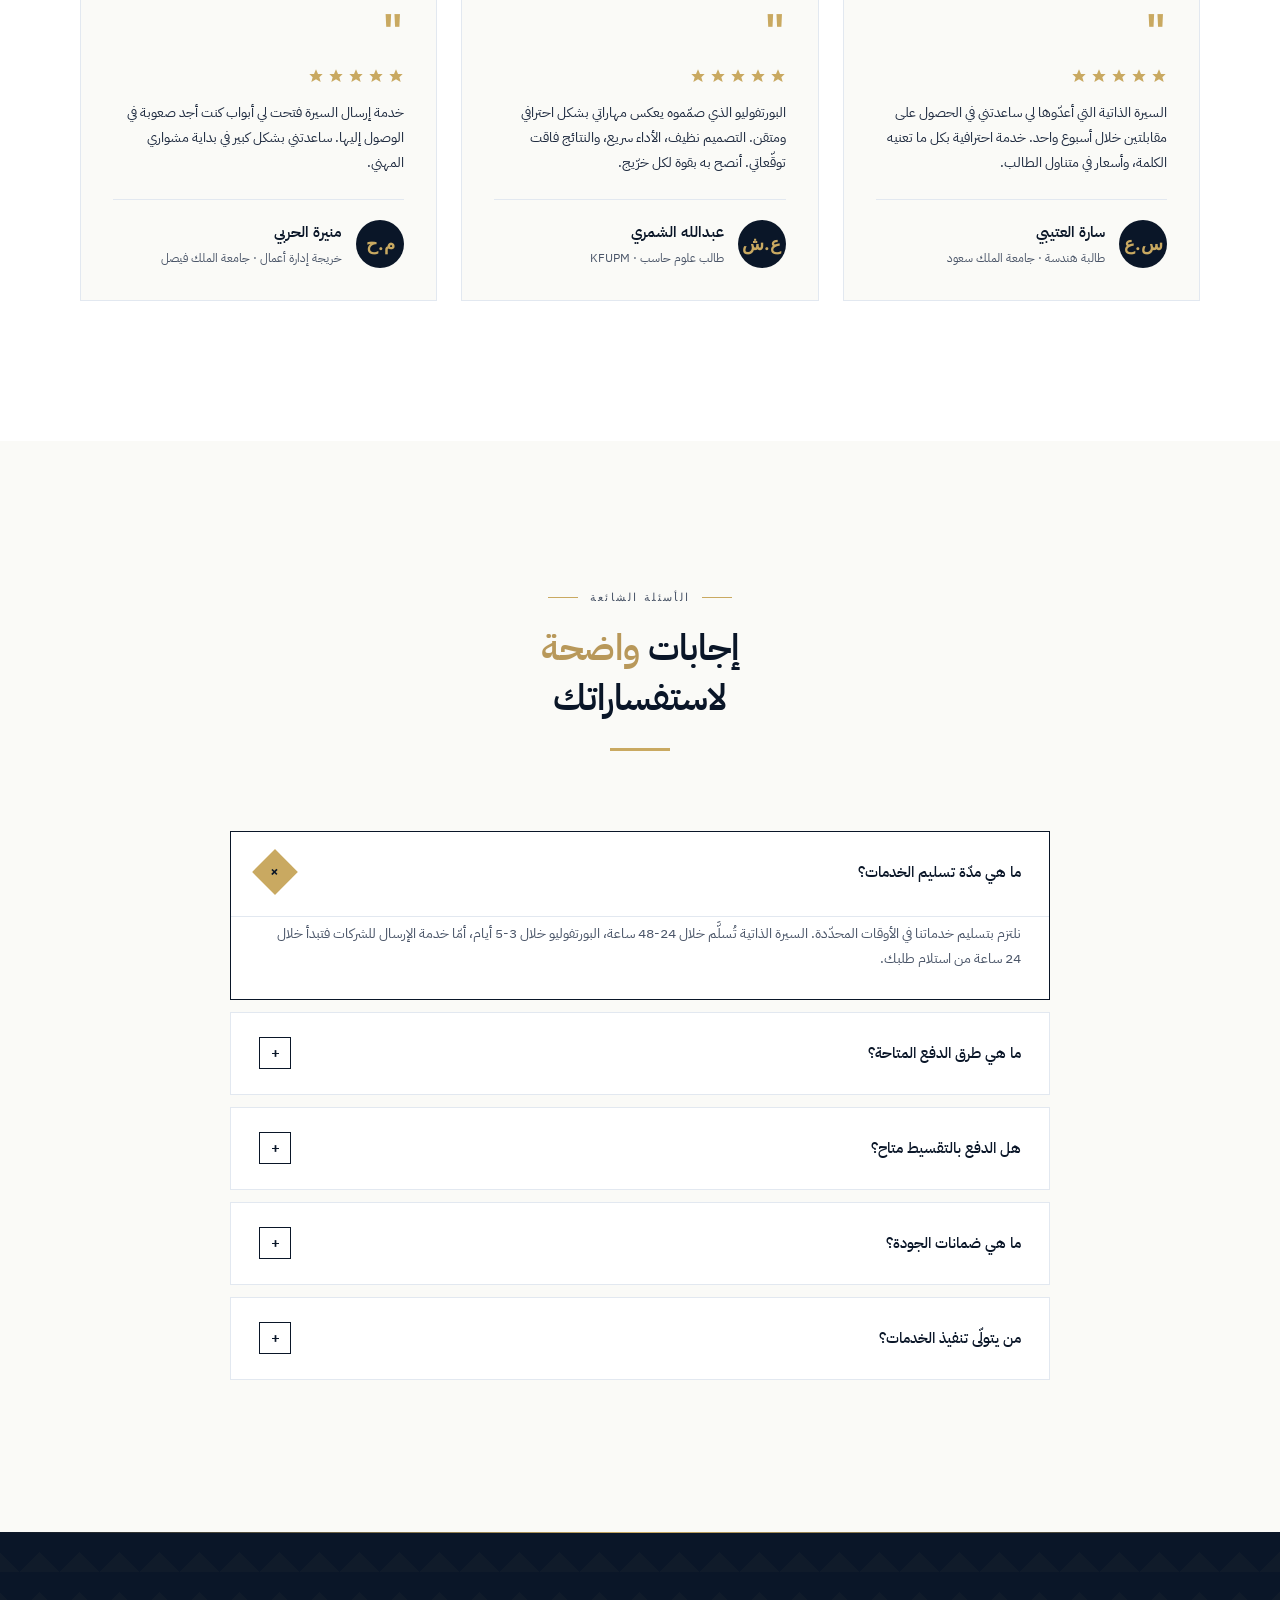
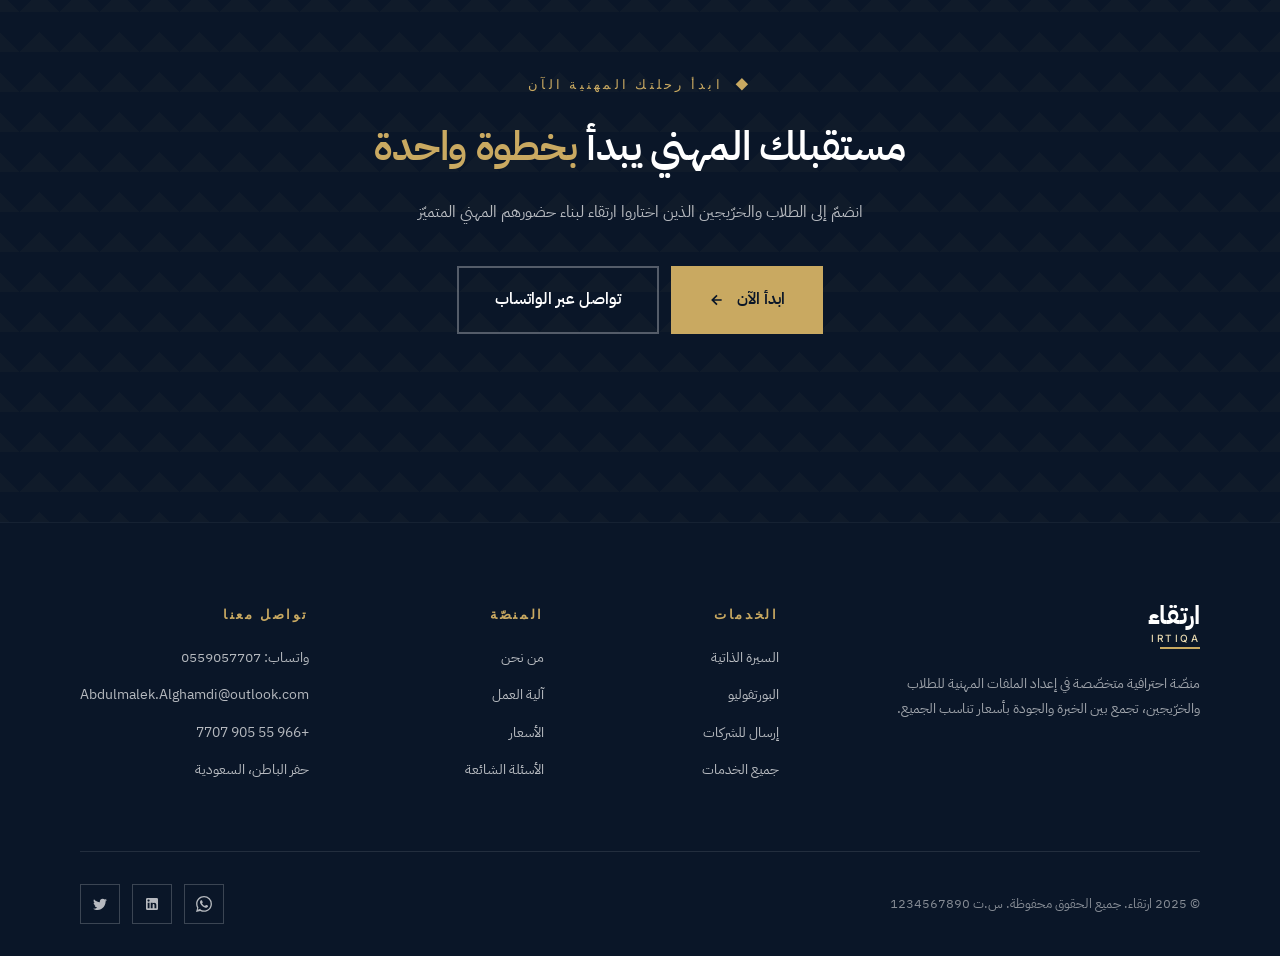
==== commit 03b01895: "Update index.html" ====
--- a/index.html
+++ b/index.html
@@ -3095,6 +3095,155 @@
             <svg viewBox="0 0 24 24" fill="none" stroke="currentColor" stroke-width="2.5"><path d="M19 12H5M12 5l-7 7 7 7"/></svg>
           </a>
         </div>
+      </div>
+    </div>
+  </div>
+</section>
+
+<!-- ========== PROFESSIONAL PACKAGES ========== -->
+<section class="pro-packages" id="pro-packages">
+  <div class="container">
+    <div class="section-header">
+      <div class="section-eyebrow">
+        <span class="line"></span>
+        <span>باقات احترافية</span>
+        <span class="line"></span>
+      </div>
+      <h2 class="section-h2">
+        بورتفوليو متخصص<br>
+        <span class="accent">لكل مجال</span>
+      </h2>
+      <div class="section-h2-divider"></div>
+      <p class="section-sub">
+        باقات مصمّمة خصيصاً للمصورين والمتاجر والشركات، تبرز جودة أعمالك بأسلوب احترافي
+      </p>
+    </div>
+
+    <div class="pro-grid">
+      <!-- باقة المصورين -->
+      <div class="pro-card">
+        <div class="pro-icon-wrap">
+          <svg viewBox="0 0 24 24" fill="none" stroke="currentColor" stroke-width="1.5">
+            <path d="M23 19a2 2 0 0 1-2 2H3a2 2 0 0 1-2-2V8a2 2 0 0 1 2-2h4l2-3h6l2 3h4a2 2 0 0 1 2 2z"/>
+            <circle cx="12" cy="13" r="4"/>
+          </svg>
+        </div>
+        <div class="pro-eyebrow">للمصورين المحترفين</div>
+        <h3 class="pro-name">بورتفوليو المصورين</h3>
+        <p class="pro-desc">معرض أعمال احترافي يبرز جودة تصويرك بتجربة بصرية مذهلة</p>
+
+        <div class="pro-target">
+          <span class="pro-target-tag">📷 مصورين منتجات</span>
+          <span class="pro-target-tag">💍 مصورين أعراس</span>
+          <span class="pro-target-tag">🌅 مصورين فوتو</span>
+        </div>
+
+        <div class="pro-price-block">
+          <div class="pro-price">
+            <span class="pro-price-amount">199</span>
+            <span class="pro-price-currency">ر.س</span>
+          </div>
+          <p class="pro-price-note">يبدأ من</p>
+        </div>
+
+        <ul class="pro-features">
+          <li>معرض صور عالي الدقة</li>
+          <li>تقسيم الأعمال حسب التصنيف</li>
+          <li>عرض كامل الشاشة للصور</li>
+          <li>صفحة "اطلب جلسة تصوير"</li>
+          <li>دومين فرعي مجاني</li>
+          <li>تسليم خلال 3-5 أيام</li>
+          <li>دعم فني لمدة شهر</li>
+        </ul>
+
+        <button class="pro-cta" data-service="photographer">احجز الباقة</button>
+      </div>
+
+      <!-- باقة المتاجر -->
+      <div class="pro-card">
+        <div class="pro-icon-wrap">
+          <svg viewBox="0 0 24 24" fill="none" stroke="currentColor" stroke-width="1.5">
+            <path d="M3 9l1-5h16l1 5"/>
+            <path d="M3 9v11a1 1 0 001 1h16a1 1 0 001-1V9"/>
+            <path d="M8 13h8"/>
+            <path d="M8 17h6"/>
+          </svg>
+        </div>
+        <div class="pro-eyebrow">للمتاجر والمحلات</div>
+        <h3 class="pro-name">بورتفوليو المتاجر</h3>
+        <p class="pro-desc">موقع احترافي يعرض منتجاتك ويبني هويتك التجارية على الإنترنت</p>
+
+        <div class="pro-target">
+          <span class="pro-target-tag">🛍️ متاجر إلكترونية</span>
+          <span class="pro-target-tag">🏪 محلات تجارية</span>
+          <span class="pro-target-tag">☕ مطاعم وكافيهات</span>
+        </div>
+
+        <div class="pro-price-block">
+          <div class="pro-price">
+            <span class="pro-price-amount">299</span>
+            <span class="pro-price-currency">ر.س</span>
+          </div>
+          <p class="pro-price-note">يبدأ من</p>
+        </div>
+
+        <ul class="pro-features">
+          <li>عرض المنتجات بطريقة احترافية</li>
+          <li>كتالوج تفاعلي للأصناف</li>
+          <li>صفحة "تواصل معنا" مع خريطة</li>
+          <li>روابط طلب عبر واتساب</li>
+          <li>هوية بصرية متناسقة</li>
+          <li>دومين فرعي مجاني</li>
+          <li>تسليم خلال 5-7 أيام</li>
+          <li>دعم فني لمدة شهرين</li>
+        </ul>
+
+        <button class="pro-cta" data-service="store">احجز الباقة</button>
+      </div>
+
+      <!-- باقة الشركات -->
+      <div class="pro-card">
+        <div class="pro-icon-wrap">
+          <svg viewBox="0 0 24 24" fill="none" stroke="currentColor" stroke-width="1.5">
+            <path d="M3 21h18"/>
+            <path d="M5 21V7l8-4v18"/>
+            <path d="M19 21V11l-6-4"/>
+            <path d="M9 9v.01"/>
+            <path d="M9 13v.01"/>
+            <path d="M9 17v.01"/>
+          </svg>
+        </div>
+        <div class="pro-eyebrow">للشركات والمؤسسات</div>
+        <h3 class="pro-name">بورتفوليو الشركات</h3>
+        <p class="pro-desc">موقع شركة احترافي يعكس مستوى مؤسستك ويبني ثقة العملاء</p>
+
+        <div class="pro-target">
+          <span class="pro-target-tag">🏢 شركات استشارية</span>
+          <span class="pro-target-tag">⚖️ مكاتب محاماة</span>
+          <span class="pro-target-tag">🏗️ مكاتب هندسية</span>
+        </div>
+
+        <div class="pro-price-block">
+          <div class="pro-price">
+            <span class="pro-price-amount">499</span>
+            <span class="pro-price-currency">ر.س</span>
+          </div>
+          <p class="pro-price-note">يبدأ من</p>
+        </div>
+
+        <ul class="pro-features">
+          <li>تصميم احترافي بهوية الشركة</li>
+          <li>صفحة "من نحن" تفصيلية</li>
+          <li>عرض الخدمات والمشاريع</li>
+          <li>قسم الفريق والإدارة</li>
+          <li>صفحة الأخبار والمدوّنة</li>
+          <li>نظام تواصل متعدد القنوات</li>
+          <li>دومين خاص لمدة سنة</li>
+          <li>تسليم خلال 7-14 يوم</li>
+          <li>دعم فني لمدة 3 أشهر</li>
+        </ul>
+
+        <button class="pro-cta" data-service="company">احجز الباقة</button>
       </div>
     </div>
   </div>
@@ -3744,155 +3893,6 @@
   </div>
 </section>
 
-<!-- ========== PROFESSIONAL PACKAGES ========== -->
-<section class="pro-packages" id="pro-packages">
-  <div class="container">
-    <div class="section-header">
-      <div class="section-eyebrow">
-        <span class="line"></span>
-        <span>باقات احترافية</span>
-        <span class="line"></span>
-      </div>
-      <h2 class="section-h2">
-        بورتفوليو متخصص<br>
-        <span class="accent">لكل مجال</span>
-      </h2>
-      <div class="section-h2-divider"></div>
-      <p class="section-sub">
-        باقات مصمّمة خصيصاً للمصورين والمتاجر والشركات، تبرز جودة أعمالك بأسلوب احترافي
-      </p>
-    </div>
-
-    <div class="pro-grid">
-      <!-- باقة المصورين -->
-      <div class="pro-card">
-        <div class="pro-icon-wrap">
-          <svg viewBox="0 0 24 24" fill="none" stroke="currentColor" stroke-width="1.5">
-            <path d="M23 19a2 2 0 0 1-2 2H3a2 2 0 0 1-2-2V8a2 2 0 0 1 2-2h4l2-3h6l2 3h4a2 2 0 0 1 2 2z"/>
-            <circle cx="12" cy="13" r="4"/>
-          </svg>
-        </div>
-        <div class="pro-eyebrow">للمصورين المحترفين</div>
-        <h3 class="pro-name">بورتفوليو المصورين</h3>
-        <p class="pro-desc">معرض أعمال احترافي يبرز جودة تصويرك بتجربة بصرية مذهلة</p>
-
-        <div class="pro-target">
-          <span class="pro-target-tag">📷 مصورين منتجات</span>
-          <span class="pro-target-tag">💍 مصورين أعراس</span>
-          <span class="pro-target-tag">🌅 مصورين فوتو</span>
-        </div>
-
-        <div class="pro-price-block">
-          <div class="pro-price">
-            <span class="pro-price-amount">199</span>
-            <span class="pro-price-currency">ر.س</span>
-          </div>
-          <p class="pro-price-note">يبدأ من</p>
-        </div>
-
-        <ul class="pro-features">
-          <li>معرض صور عالي الدقة</li>
-          <li>تقسيم الأعمال حسب التصنيف</li>
-          <li>عرض كامل الشاشة للصور</li>
-          <li>صفحة "اطلب جلسة تصوير"</li>
-          <li>دومين فرعي مجاني</li>
-          <li>تسليم خلال 3-5 أيام</li>
-          <li>دعم فني لمدة شهر</li>
-        </ul>
-
-        <button class="pro-cta" data-service="photographer">احجز الباقة</button>
-      </div>
-
-      <!-- باقة المتاجر -->
-      <div class="pro-card">
-        <div class="pro-icon-wrap">
-          <svg viewBox="0 0 24 24" fill="none" stroke="currentColor" stroke-width="1.5">
-            <path d="M3 9l1-5h16l1 5"/>
-            <path d="M3 9v11a1 1 0 001 1h16a1 1 0 001-1V9"/>
-            <path d="M8 13h8"/>
-            <path d="M8 17h6"/>
-          </svg>
-        </div>
-        <div class="pro-eyebrow">للمتاجر والمحلات</div>
-        <h3 class="pro-name">بورتفوليو المتاجر</h3>
-        <p class="pro-desc">موقع احترافي يعرض منتجاتك ويبني هويتك التجارية على الإنترنت</p>
-
-        <div class="pro-target">
-          <span class="pro-target-tag">🛍️ متاجر إلكترونية</span>
-          <span class="pro-target-tag">🏪 محلات تجارية</span>
-          <span class="pro-target-tag">☕ مطاعم وكافيهات</span>
-        </div>
-
-        <div class="pro-price-block">
-          <div class="pro-price">
-            <span class="pro-price-amount">299</span>
-            <span class="pro-price-currency">ر.س</span>
-          </div>
-          <p class="pro-price-note">يبدأ من</p>
-        </div>
-
-        <ul class="pro-features">
-          <li>عرض المنتجات بطريقة احترافية</li>
-          <li>كتالوج تفاعلي للأصناف</li>
-          <li>صفحة "تواصل معنا" مع خريطة</li>
-          <li>روابط طلب عبر واتساب</li>
-          <li>هوية بصرية متناسقة</li>
-          <li>دومين فرعي مجاني</li>
-          <li>تسليم خلال 5-7 أيام</li>
-          <li>دعم فني لمدة شهرين</li>
-        </ul>
-
-        <button class="pro-cta" data-service="store">احجز الباقة</button>
-      </div>
-
-      <!-- باقة الشركات -->
-      <div class="pro-card">
-        <div class="pro-icon-wrap">
-          <svg viewBox="0 0 24 24" fill="none" stroke="currentColor" stroke-width="1.5">
-            <path d="M3 21h18"/>
-            <path d="M5 21V7l8-4v18"/>
-            <path d="M19 21V11l-6-4"/>
-            <path d="M9 9v.01"/>
-            <path d="M9 13v.01"/>
-            <path d="M9 17v.01"/>
-          </svg>
-        </div>
-        <div class="pro-eyebrow">للشركات والمؤسسات</div>
-        <h3 class="pro-name">بورتفوليو الشركات</h3>
-        <p class="pro-desc">موقع شركة احترافي يعكس مستوى مؤسستك ويبني ثقة العملاء</p>
-
-        <div class="pro-target">
-          <span class="pro-target-tag">🏢 شركات استشارية</span>
-          <span class="pro-target-tag">⚖️ مكاتب محاماة</span>
-          <span class="pro-target-tag">🏗️ مكاتب هندسية</span>
-        </div>
-
-        <div class="pro-price-block">
-          <div class="pro-price">
-            <span class="pro-price-amount">499</span>
-            <span class="pro-price-currency">ر.س</span>
-          </div>
-          <p class="pro-price-note">يبدأ من</p>
-        </div>
-
-        <ul class="pro-features">
-          <li>تصميم احترافي بهوية الشركة</li>
-          <li>صفحة "من نحن" تفصيلية</li>
-          <li>عرض الخدمات والمشاريع</li>
-          <li>قسم الفريق والإدارة</li>
-          <li>صفحة الأخبار والمدوّنة</li>
-          <li>نظام تواصل متعدد القنوات</li>
-          <li>دومين خاص لمدة سنة</li>
-          <li>تسليم خلال 7-14 يوم</li>
-          <li>دعم فني لمدة 3 أشهر</li>
-        </ul>
-
-        <button class="pro-cta" data-service="company">احجز الباقة</button>
-      </div>
-    </div>
-  </div>
-</section>
-
 <!-- ========== TESTIMONIALS ========== -->
 <section class="testimonials">
   <div class="container">
